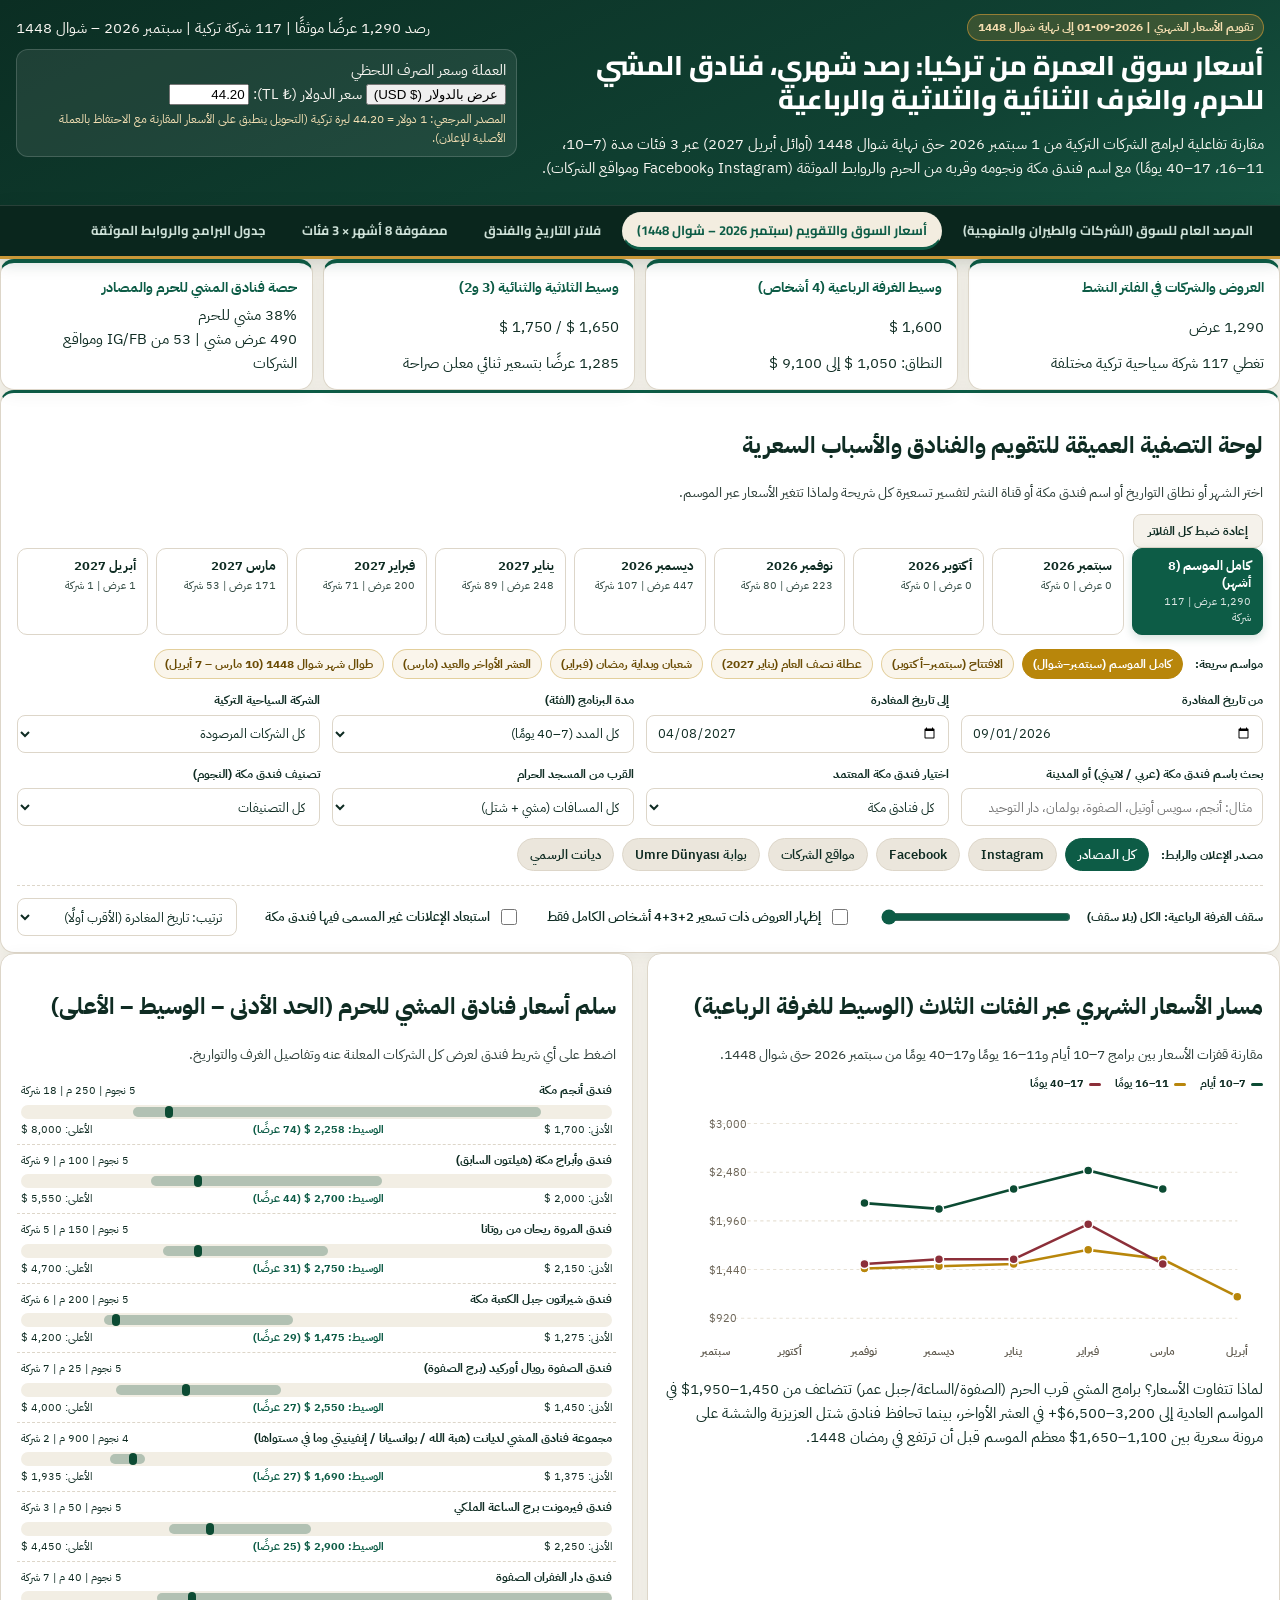
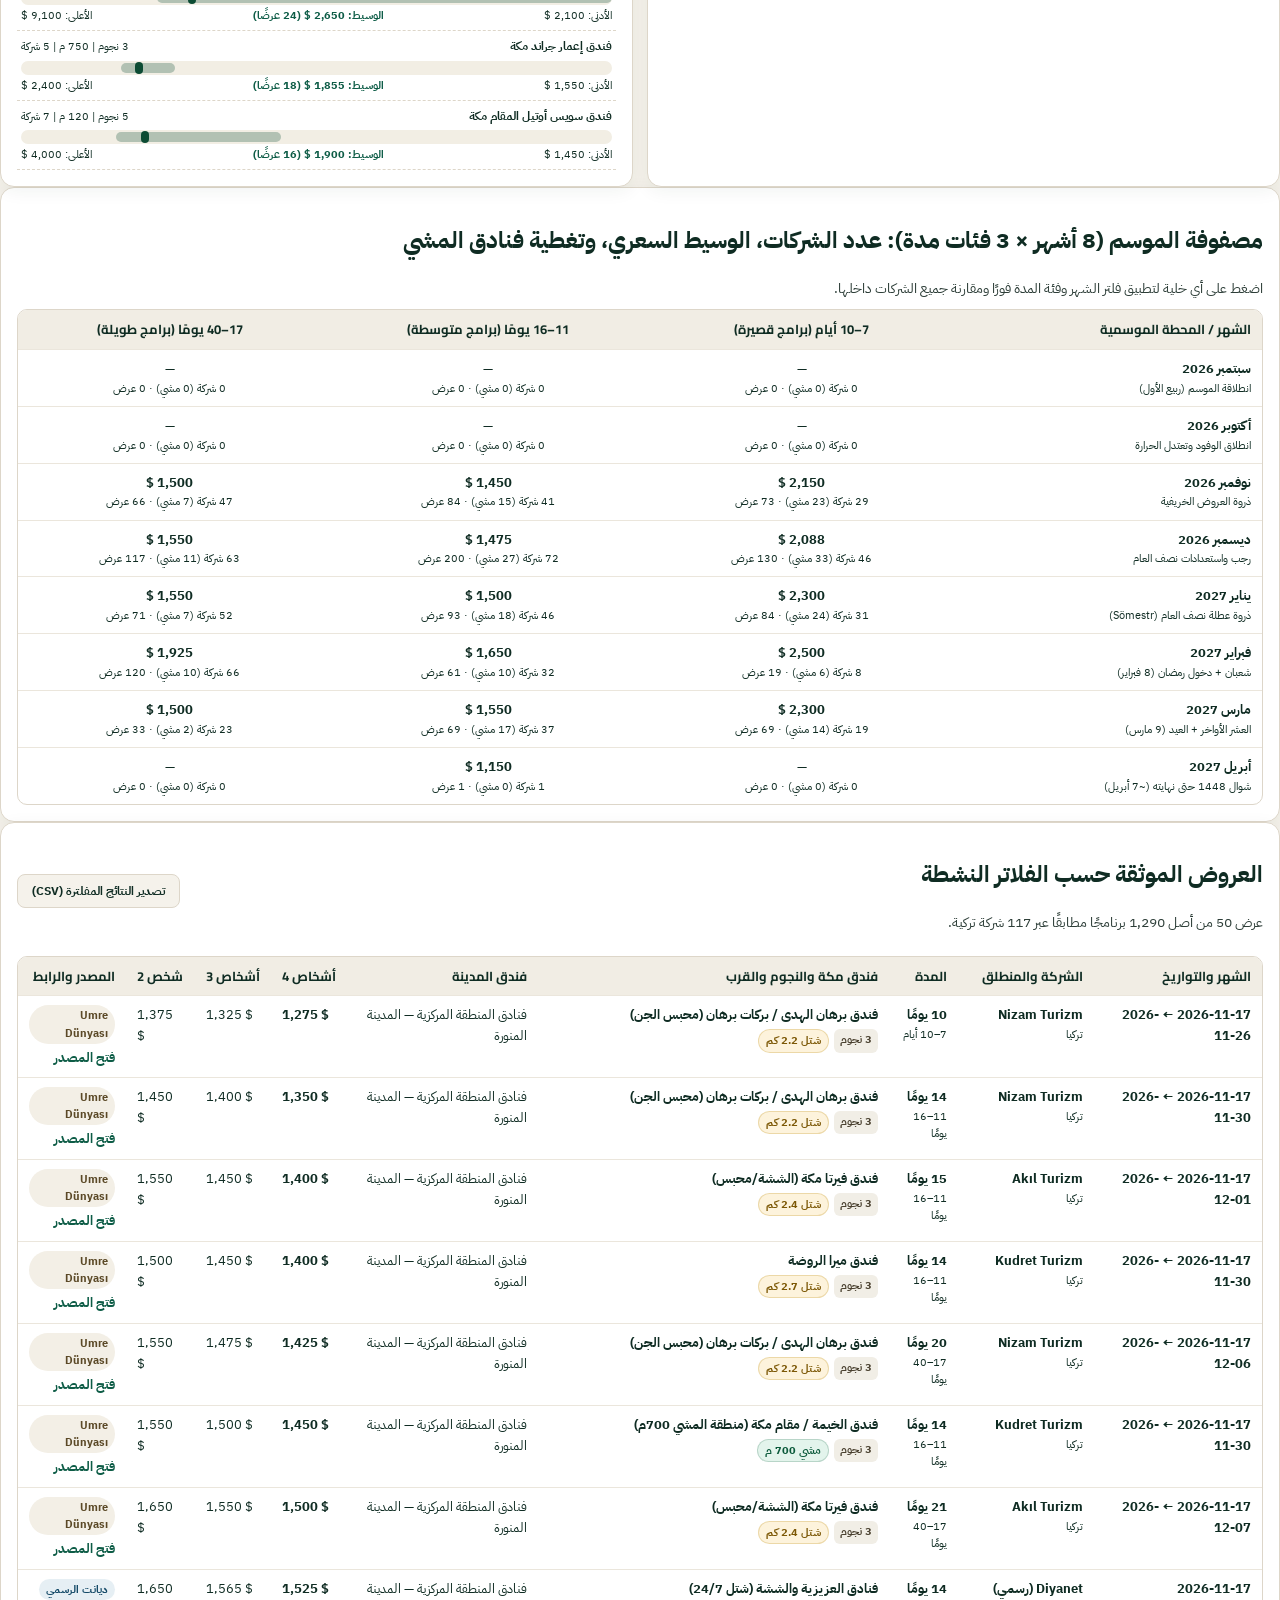
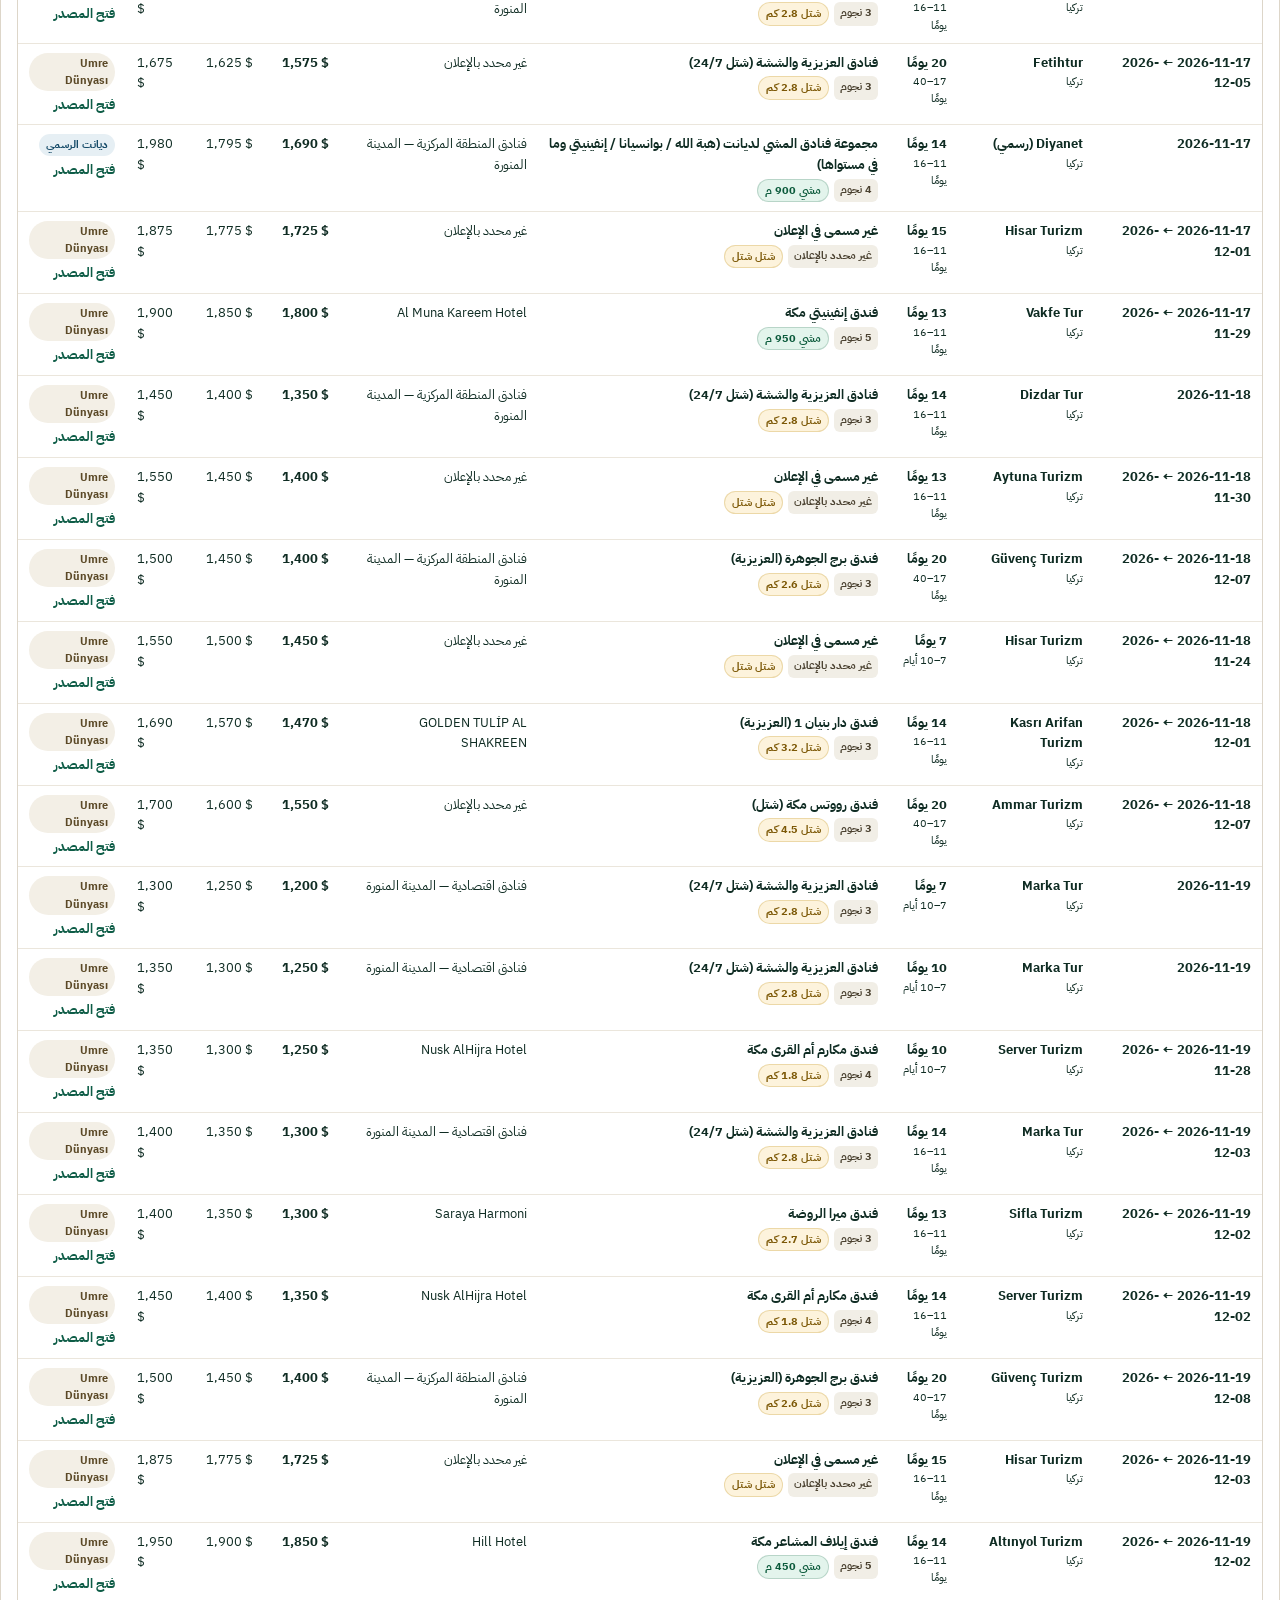
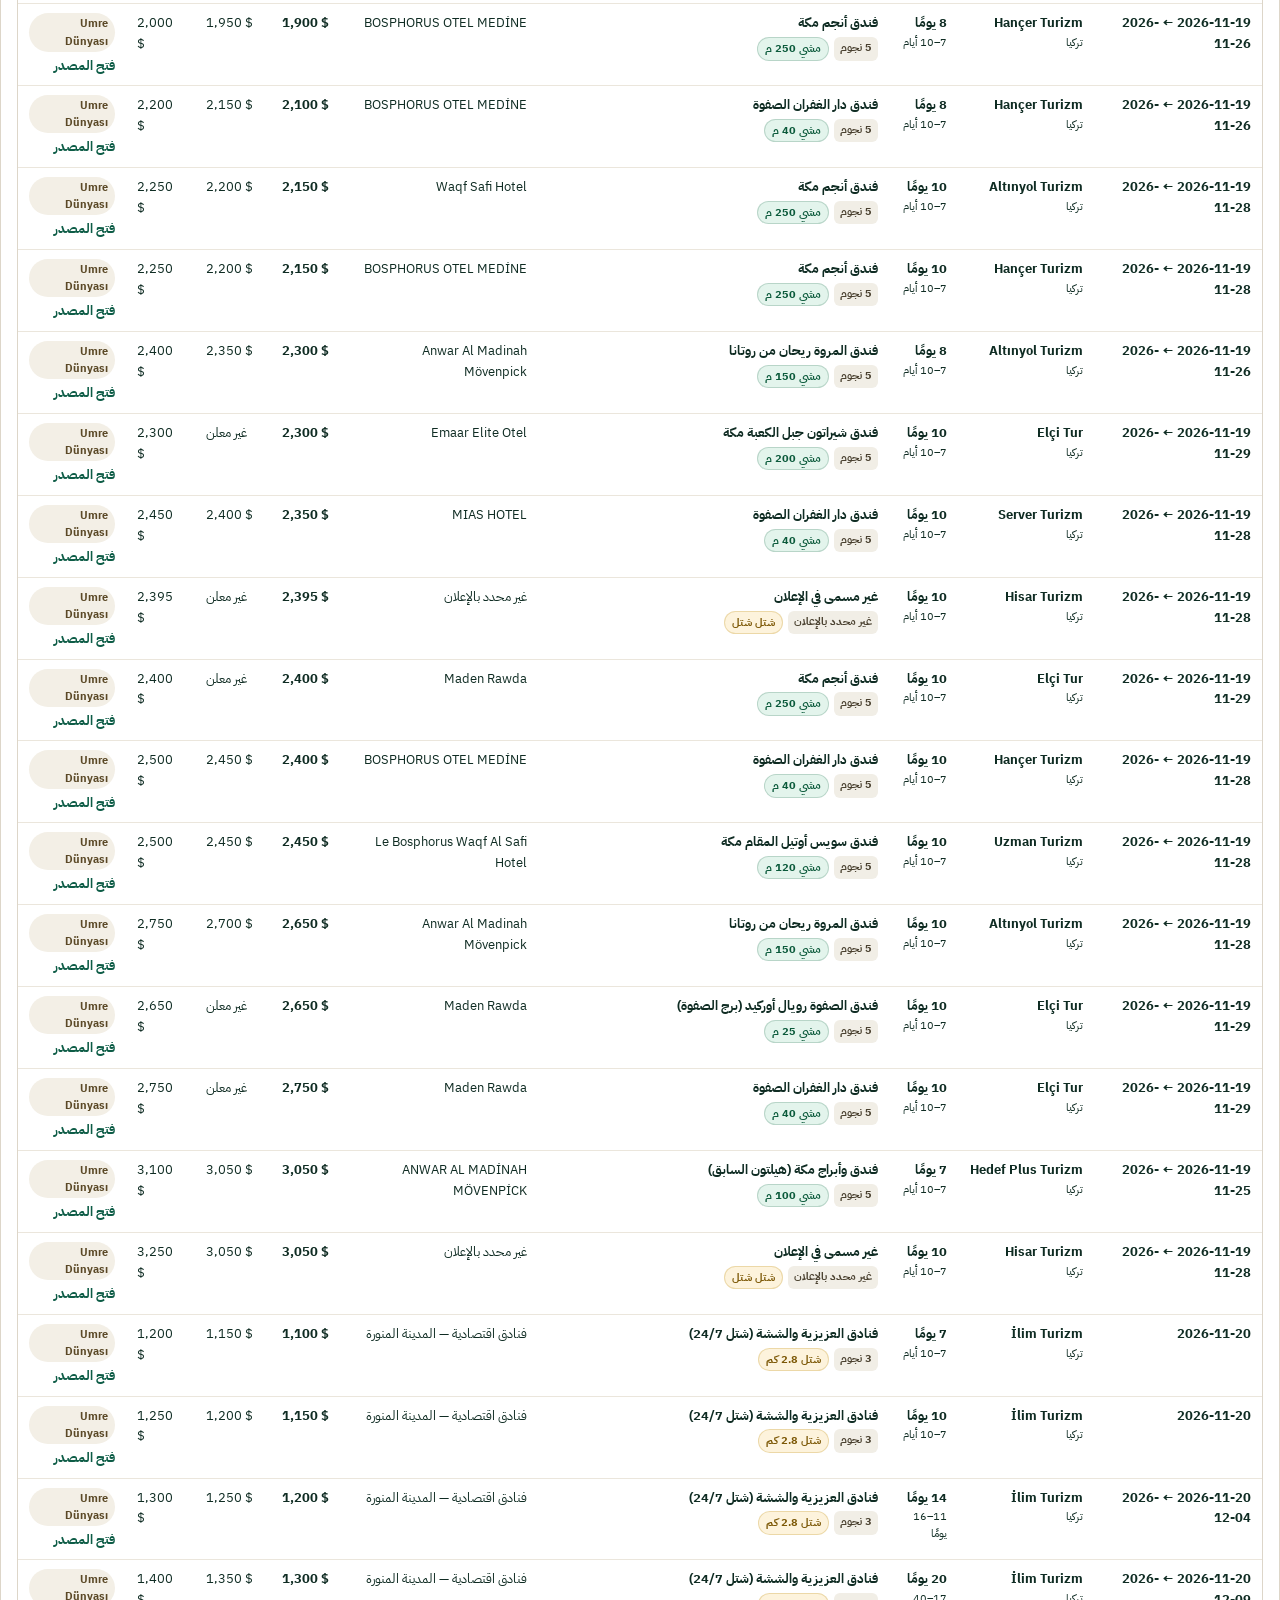
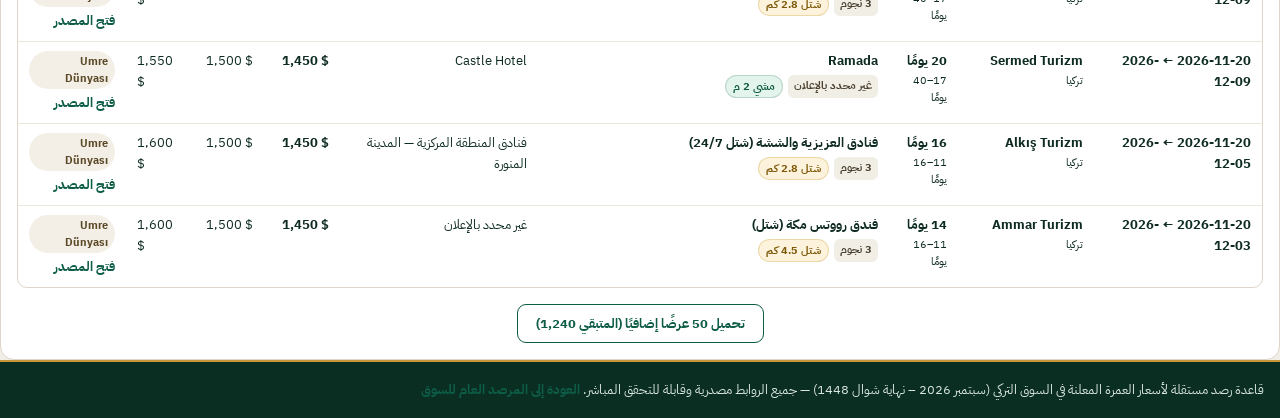
==== prices.html @ d24cd984 "Add interactive Market Prices & 8-month Umrah calendar page (Sep 2026 - End of Shawwal 1448)" ====
<!doctype html>
<html lang="ar" dir="rtl">
<head>
  <meta charset="utf-8" />
  <meta name="viewport" content="width=device-width, initial-scale=1.0" />
  <meta name="robots" content="noindex, nofollow" />
  <meta name="googlebot" content="noindex, nofollow" />
  <link rel="icon" href="data:," />
  <title>تقويم وأسعار سوق العمرة التركي (سبتمبر 2026 – شوال 1448)</title>
  <link rel="preconnect" href="https://fonts.googleapis.com" />
  <link rel="preconnect" href="https://fonts.gstatic.com" crossorigin />
  <link href="https://fonts.googleapis.com/css2?family=Cairo:wght@600;700;800&family=IBM+Plex+Sans+Arabic:wght@400;500;600;700&family=Tajawal:wght@400;500;700;800&display=swap" rel="stylesheet" />
  <link rel="stylesheet" href="./styles.css" />
  <link rel="stylesheet" href="./prices.css" />
</head>
<body>
  <header class="site-header">
    <div class="container header-inner">
      <div class="brand-row">
        <span class="brand-badge">تقويم الأسعار الشهري | 2026-09-01 إلى نهاية شوال 1448</span>
        <span class="brand-meta" id="hdrMeta">رصد الأسعار والغرف (2-3-4 أشخاص) وفنادق مكة والمدينة</span>
      </div>
      <div class="hero-grid">
        <div>
          <h1 class="site-title">أسعار سوق العمرة من تركيا: رصد شهري، فنادق المشي للحرم، والغرف الثنائية والثلاثية والرباعية</h1>
          <p class="site-subtitle">
            مقارنة تفاعلية لبرامج الشركات التركية من 1 سبتمبر 2026 حتى نهاية شوال 1448 (أوائل أبريل 2027) عبر 3 فئات مدة (7–10، 11–16، 17–40 يومًا) مع اسم فندق مكة ونجومه وقربه من الحرم والروابط الموثقة (Instagram وFacebook ومواقع الشركات).
          </p>
        </div>
        <div class="fx-widget card-glass" aria-label="أداة تحويل العملة">
          <div class="fx-title">العملة وسعر الصرف اللحظي</div>
          <div class="fx-controls">
            <button type="button" id="fxToggleBtn" class="btn-fx active">عرض بالدولار ($ USD)</button>
            <label class="fx-rate-wrap">
              <span>سعر الدولار (₺ TL):</span>
              <input id="fxRateInput" type="number" step="0.05" min="20" max="100" value="44.20" />
            </label>
          </div>
          <div class="fx-note" id="fxNoteText">المصدر المرجعي: USD/TRY ~ 44.20 (يُستخدم لتحويل البرامج المقومة بالليرة وتبديل العرض).</div>
        </div>
      </div>
    </div>
    <nav class="tabs-nav" aria-label="التنقل بين صفحات المرصد">
      <div class="tabs-scroll">
        <a class="tab-btn tab-link-page" href="./index.html">المرصد العام للسوق (الشركات والطيران والمنهجية)</a>
        <a class="tab-btn tab-link-page active-page" href="./prices.html" aria-current="page">أسعار السوق والتقويم (سبتمبر 2026 – شوال 1448)</a>
        <a class="tab-btn tab-link-page" href="#filtersSection">فلاتر التاريخ والفندق</a>
        <a class="tab-btn tab-link-page" href="#matrixSection">مصفوفة 8 أشهر × 3 فئات</a>
        <a class="tab-btn tab-link-page" href="#resultsSection">جدول البرامج والروابط الموثقة</a>
      </div>
    </nav>
  </header>

  <main class="container main-shell">
    <div id="loadError" class="card" style="display:none; border-color:#b91c1c; background:#fef2f2; color:#7f1d1d;"></div>

    <!-- KPIs Strip -->
    <section id="kpiSection" class="kpi-grid" aria-label="ملخص السوق المفلتر"></section>

    <!-- Deep Filters Card -->
    <section id="filtersSection" class="card filters-card">
      <div class="card-head">
        <div>
          <h2>لوحة التصفية العميقة للتقويم والفنادق والأسباب السعرية</h2>
          <p class="card-sub">اختر الشهر أو نطاق التواريخ أو اسم فندق مكة أو قناة النشر لتفسير تسعيرة كل شريحة ولماذا تتغير الأسعار عبر الموسم.</p>
        </div>
        <button type="button" id="resetFiltersBtn" class="btn-reset">إعادة ضبط كل الفلاتر</button>
      </div>

      <div id="monthPills" class="month-pills-grid" role="group" aria-label="اختيار الشهر"></div>

      <div id="seasonPresets" class="filter-pills-row" role="group" aria-label="فترات هجرية وموسمية جاهزة" style="margin-bottom:12px;">
        <span class="filter-group-label">مواسم سريعة:</span>
      </div>

      <div class="filter-section-grid">
        <div class="filter-field">
          <label for="dateFromInput">من تاريخ المغادرة</label>
          <input id="dateFromInput" type="date" min="2026-09-01" max="2027-04-09" value="2026-09-01" />
        </div>
        <div class="filter-field">
          <label for="dateToInput">إلى تاريخ المغادرة</label>
          <input id="dateToInput" type="date" min="2026-09-01" max="2027-04-09" value="2027-04-08" />
        </div>
        <div class="filter-field">
          <label for="tierSelect">مدة البرنامج (الفئة)</label>
          <select id="tierSelect">
            <option value="all">كل المدد (7–40 يومًا)</option>
            <option value="7-10">7–10 أيام (برامج قصيرة ومختصرة)</option>
            <option value="11-16">11–16 يومًا (برامج متوسطة قياسية)</option>
            <option value="17-40">17–40 يومًا (برامج طويلة ورمضانية)</option>
          </select>
        </div>
        <div class="filter-field">
          <label for="agencySelect">الشركة السياحية التركية</label>
          <select id="agencySelect">
            <option value="all">كل الشركات المرصودة</option>
          </select>
        </div>
      </div>

      <div class="filter-section-grid">
        <div class="filter-field">
          <label for="hotelSearchInput">بحث باسم فندق مكة (عربي / لاتيني) أو المدينة</label>
          <input id="hotelSearchInput" type="text" list="makkahHotelList" placeholder="مثال: أنجم، سويس أوتيل، الصفوة، بولمان، دار التوحيد..." autocomplete="off" />
          <datalist id="makkahHotelList"></datalist>
        </div>
        <div class="filter-field">
          <label for="hotelSelect">اختيار فندق مكة المعتمد</label>
          <select id="hotelSelect">
            <option value="all">كل فنادق مكة</option>
          </select>
        </div>
        <div class="filter-field">
          <label for="distanceSelect">القرب من المسجد الحرام</label>
          <select id="distanceSelect">
            <option value="all">كل المسافات (مشي + شتل)</option>
            <option value="walking">مشي للحرم فقط (950 مترًا فأقل)</option>
            <option value="walk_250">ساحة الحرم مباشرة (250 مترًا فأقل)</option>
            <option value="walk_500">مشي قريب جدًا (500 متر فأقل)</option>
            <option value="shuttle">فنادق شتل / مناطق محيطة (&gt; 950 م)</option>
          </select>
        </div>
        <div class="filter-field">
          <label for="starsSelect">تصنيف فندق مكة (النجوم)</label>
          <select id="starsSelect">
            <option value="all">كل التصنيفات</option>
            <option value="5">5 نجوم</option>
            <option value="4">4 نجوم</option>
            <option value="3">3 نجوم</option>
            <option value="1-2">1–2 نجوم / اقتصادي</option>
          </select>
        </div>
      </div>

      <div id="channelPills" class="filter-pills-row" role="group" aria-label="فلتر مصدر الإعلان">
        <span class="filter-group-label">مصدر الإعلان والرابط:</span>
      </div>

      <div class="filter-actions-row">
        <div class="budget-slider-wrap">
          <label for="budgetMaxInput" class="filter-group-label">سقف الغرفة الرباعية: <strong id="budgetMaxLabel">الكل (بلا سقف)</strong></label>
          <input id="budgetMaxInput" type="range" min="1000" max="8000" step="100" value="8000" />
        </div>

        <label class="toggle-check">
          <input id="onlyFullRoomsCheck" type="checkbox" />
          <span>إظهار العروض ذات تسعير 2+3+4 أشخاص الكامل فقط</span>
        </label>

        <label class="toggle-check">
          <input id="onlyNamedHotelCheck" type="checkbox" />
          <span>استبعاد الإعلانات غير المسمى فيها فندق مكة</span>
        </label>

        <div class="filter-field" style="min-width:190px;">
          <select id="sortSelect" aria-label="ترتيب النتائج">
            <option value="date_asc">ترتيب: تاريخ المغادرة (الأقرب أولًا)</option>
            <option value="quad_asc">ترتيب: الأرخص للغرفة الرباعية</option>
            <option value="quad_desc">ترتيب: الأعلى للغرفة الرباعية</option>
            <option value="dist_asc">ترتيب: الأقرب للمسجد الحرام (بالمتر)</option>
            <option value="days_desc">ترتيب: الأطول مدة بالأيام</option>
          </select>
        </div>
      </div>
    </section>

    <!-- Dynamic Hotel Spotlight (appears when user filters by a specific Makkah hotel) -->
    <section id="hotelSpotlight" class="hotel-spotlight" style="display:none;" aria-live="polite"></section>

    <!-- Seasonal Reason & Charts -->
    <section class="grid-2" aria-label="تحليل الاتجاه السعري وفنادق المشي">
      <div class="card">
        <div class="card-head">
          <div>
            <h2>مسار الأسعار الشهري عبر الفئات الثلاث (الوسيط للغرفة الرباعية)</h2>
            <p class="card-sub">مقارنة قفزات الأسعار بين برامج 7–10 أيام و11–16 يومًا و17–40 يومًا من سبتمبر 2026 حتى شوال 1448.</p>
          </div>
        </div>
        <div id="monthlyChartBox"></div>
        <div id="seasonDriversNote" class="footnote" style="margin-top:10px;"></div>
      </div>

      <div class="card">
        <div class="card-head">
          <div>
            <h2>سلم أسعار فنادق المشي للحرم (الحد الأدنى – الوسيط – الأعلى)</h2>
            <p class="card-sub">اضغط على أي شريط فندق لعرض كل الشركات المعلنة عنه وتفاصيل الغرف والتواريخ.</p>
          </div>
        </div>
        <div id="hotelLadderBox"></div>
      </div>
    </section>

    <!-- 8x3 Coverage & Median Matrix -->
    <section id="matrixSection" class="card">
      <div class="card-head">
        <div>
          <h2>مصفوفة الموسم (8 أشهر × 3 فئات مدة): عدد الشركات، الوسيط السعري، وتغطية فنادق المشي</h2>
          <p class="card-sub">اضغط على أي خلية لتطبيق فلتر الشهر وفئة المدة فورًا ومقارنة جميع الشركات داخلها.</p>
        </div>
      </div>
      <div id="coverageMatrixBox" class="table-wrap"></div>
    </section>

    <!-- Results Grid / Table -->
    <section id="resultsSection" class="card">
      <div class="results-toolbar">
        <div>
          <h2>العروض الموثقة حسب الفلاتر النشطة</h2>
          <p class="card-sub" id="resultsSummaryText">جاري تحميل قاعدة الأسعار...</p>
        </div>
        <div style="display:flex; gap:8px; flex-wrap:wrap; align-items:center;">
          <button type="button" id="exportCsvBtn" class="btn-reset">تصدير النتائج المفلترة (CSV)</button>
        </div>
      </div>

      <div id="desktopTableWrap" class="table-wrap desktop-only-table"></div>
      <div id="mobileCardsWrap" class="pkg-cards-grid mobile-only-cards"></div>

      <div id="paginationWrap" class="load-more-wrap"></div>
    </section>
  </main>

  <footer class="site-footer">
    <div class="container footer-inner">
      <span>قاعدة رصد مستقلة لأسعار العمرة المعلنة في السوق التركي (سبتمبر 2026 – نهاية شوال 1448) — جميع الروابط مصدرية وقابلة للتحقق المباشر.</span>
      <a href="./index.html" class="ext-link">العودة إلى المرصد العام للسوق</a>
    </div>
  </footer>

  <!-- Slide-over Detail Drawer -->
  <div id="drawerBackdrop" class="drawer-backdrop"></div>
  <aside id="detailDrawer" class="detail-drawer" role="dialog" aria-modal="true" aria-labelledby="drawerTitle">
    <div class="drawer-header">
      <div>
        <div class="drawer-kicker" id="drawerEyebrow">تفاصيل البرنامج والسعر</div>
        <h3 id="drawerTitle" class="drawer-title">تفاصيل العرض</h3>
      </div>
      <button type="button" id="drawerCloseBtn" class="drawer-close" aria-label="إغلاق">إغلاق</button>
    </div>
    <div id="drawerBody" class="drawer-body"></div>
  </aside>

  <script src="./prices.js"></script>
</body>
</html>
---- styles.css ----
:root {
  --bg-page: #f5f2eb;
  --bg-card: #ffffff;
  --bg-soft: #ebe6dc;
  --bg-ink: #0f2c23;
  --emerald: #0d5c46;
  --emerald-bright: #128061;
  --emerald-tint: #e4f3ed;
  --amber: #b4690e;
  --amber-tint: #fdf3e2;
  --crimson: #9e2a2b;
  --crimson-tint: #fbeaea;
  --slate: #2d3e38;
  --slate-muted: #5a6a64;
  --border: #ddd6c9;
  --radius: 14px;
  --shadow: 0 4px 18px rgba(15, 44, 35, 0.06);
  --font-display: "Cairo", "IBM Plex Sans Arabic", sans-serif;
  --font-body: "IBM Plex Sans Arabic", "Cairo", sans-serif;
}

*, *::before, *::after {
  box-sizing: border-box;
}

html, body {
  margin: 0;
  padding: 0;
  max-width: 100%;
  overflow-x: clip;
  background-color: var(--bg-page);
  color: var(--bg-ink);
  font-family: var(--font-body);
  font-size: 15px;
  line-height: 1.6;
  -webkit-font-smoothing: antialiased;
}

.num, .kpi-val, .stat-num {
  font-variant-numeric: tabular-nums;
  direction: ltr;
  unicode-bidi: isolate;
  display: inline-block;
}

td.num, th.num {
  font-variant-numeric: tabular-nums;
  direction: ltr;
  unicode-bidi: isolate;
  display: table-cell;
  text-align: left;
}

.sr-only {
  position: absolute;
  width: 1px;
  height: 1px;
  overflow: hidden;
  clip: rect(0,0,0,0);
  white-space: nowrap;
}

.hidden {
  display: none !important;
}

/* Header */
.site-header {
  background: linear-gradient(155deg, #0b2e23 0%, #104233 65%, #165643 100%);
  color: #f9f7f2;
  position: relative;
  z-index: 46;
}

.header-inner {
  max-width: 1380px;
  margin: 0 auto;
  padding: 14px 16px 10px;
}

.brand-row {
  display: flex;
  flex-wrap: wrap;
  justify-content: space-between;
  align-items: center;
  gap: 8px;
  margin-bottom: 8px;
}

.brand-badge {
  background: rgba(201, 151, 56, 0.22);
  border: 1px solid rgba(201, 151, 56, 0.65);
  color: #f5deb0;
  font-size: 12px;
  font-weight: 700;
  padding: 3px 10px;
  border-radius: 999px;
}

.source-badges {
  display: flex;
  flex-wrap: wrap;
  gap: 6px;
}

.pill-source {
  background: rgba(255, 255, 255, 0.12);
  color: #e6f2ed;
  font-size: 11px;
  padding: 2px 9px;
  border-radius: 999px;
  border: 1px solid rgba(255, 255, 255, 0.2);
}

.hero-grid {
  display: grid;
  grid-template-columns: 1fr;
  gap: 12px;
  align-items: start;
}

@media (min-width: 960px) {
  .hero-grid {
    grid-template-columns: 1.45fr 1fr;
    gap: 20px;
  }
}

h1 {
  margin: 0 0 4px;
  font-family: var(--font-display);
  font-size: clamp(19px, 3vw, 27px);
  font-weight: 800;
  line-height: 1.25;
  color: #ffffff;
}

.subtitle {
  margin: 0;
  font-size: 13px;
  color: #d6e7df;
  line-height: 1.5;
}

.fx-widget {
  background: rgba(255, 255, 255, 0.08);
  border: 1px solid rgba(255, 255, 255, 0.16);
  border-radius: 12px;
  padding: 8px 10px;
}

.fx-label {
  font-size: 11.5px;
  color: #cbe0d6;
  margin-bottom: 5px;
  font-weight: 600;
}

.fx-buttons {
  display: grid;
  grid-template-columns: repeat(2, 1fr);
  gap: 5px;
}

@media (min-width: 640px) {
  .fx-buttons {
    grid-template-columns: repeat(4, auto);
  }
}

.fx-btn {
  border: 1px solid rgba(255, 255, 255, 0.25);
  background: rgba(0, 0, 0, 0.2);
  color: #e9f3ee;
  font-family: inherit;
  font-size: 11.5px;
  font-weight: 600;
  padding: 5px 8px;
  border-radius: 8px;
  cursor: pointer;
  transition: all 0.15s ease;
}

.fx-btn.active {
  background: #c99738;
  color: #0b231b;
  border-color: #e6bc66;
  font-weight: 700;
}

.fx-note {
  margin-top: 5px;
  font-size: 11.5px;
  color: #f3dfb3;
}

/* Search Bar */
.search-bar-wrap {
  position: relative;
  margin-top: 10px;
}

.search-input {
  width: 100%;
  background: #ffffff;
  color: var(--bg-ink);
  border: 2px solid #c99738;
  border-radius: 10px;
  padding: 9px 14px;
  font-family: inherit;
  font-size: 14px;
  outline: none;
}

.search-input:focus {
  box-shadow: 0 0 0 3px rgba(201, 151, 56, 0.35);
}

.search-results {
  position: absolute;
  top: calc(100% + 6px);
  right: 0;
  left: 0;
  background: #ffffff;
  color: var(--bg-ink);
  border: 1px solid var(--border);
  border-radius: 12px;
  box-shadow: 0 12px 32px rgba(0, 0, 0, 0.22);
  max-height: 360px;
  overflow-y: auto;
  z-index: 60;
}

.search-hit {
  padding: 10px 14px;
  border-bottom: 1px solid var(--bg-soft);
  cursor: pointer;
  display: flex;
  justify-content: space-between;
  align-items: flex-start;
  gap: 10px;
}

.search-hit:hover {
  background: var(--emerald-tint);
}

.search-hit-kind {
  font-size: 11px;
  font-weight: 700;
  background: var(--bg-soft);
  color: var(--emerald);
  padding: 2px 7px;
  border-radius: 6px;
  white-space: nowrap;
}

/* Sticky Tabs Nav */
.tabs-nav {
  background: #0a261d;
  border-top: 1px solid rgba(255, 255, 255, 0.12);
  border-bottom: 3px solid #c99738;
  position: sticky;
  top: 0;
  z-index: 44;
  box-shadow: 0 4px 16px rgba(11, 46, 35, 0.18);
}

/* Crisp RTL Horizontal Bar Charts */
.hbar-list {
  display: flex;
  flex-direction: column;
  gap: 9px;
  margin-top: 8px;
}

.hbar-row {
  display: flex;
  flex-direction: column;
  gap: 4px;
}

.hbar-meta {
  display: flex;
  justify-content: space-between;
  align-items: baseline;
  gap: 10px;
  font-size: 13px;
}

.hbar-lbl {
  color: var(--bg-ink);
  font-weight: 600;
}

.hbar-row.is-hi .hbar-lbl {
  font-weight: 800;
  color: var(--emerald);
}

.hbar-val {
  font-weight: 700;
  color: var(--slate);
  white-space: nowrap;
  font-variant-numeric: tabular-nums;
}

.hbar-track {
  width: 100%;
  height: 11px;
  background: #ede8dc;
  border-radius: 999px;
  overflow: hidden;
}

.hbar-fill {
  height: 100%;
  border-radius: 999px;
  background: #0d5c46;
  transition: width 0.25s ease;
}

.hbar-row.is-hi .hbar-fill {
  background: #c99738;
}

.hbar-row.is-red .hbar-fill {
  background: #9e2a2b;
}

.hbar-row.is-muted .hbar-fill {
  background: #5a6a64;
}

.tabs-scroll {
  max-width: 1380px;
  margin: 0 auto;
  padding: 6px 12px;
  display: flex;
  gap: 6px;
  overflow-x: auto;
  scrollbar-width: none;
}

.tabs-scroll::-webkit-scrollbar {
  display: none;
}

.tab-btn {
  flex: 0 0 auto;
  background: transparent;
  color: #cde0d7;
  border: 1px solid transparent;
  border-radius: 999px;
  padding: 7px 14px;
  font-family: var(--font-display);
  font-size: 13px;
  font-weight: 700;
  cursor: pointer;
  white-space: nowrap;
  transition: all 0.15s ease;
}

.tab-btn:hover {
  background: rgba(255, 255, 255, 0.1);
  color: #ffffff;
}

.tab-btn.active {
  background: #ffffff;
  color: #0b2e23;
  box-shadow: 0 2px 8px rgba(0, 0, 0, 0.2);
}

/* Main Content */
.main-container {
  max-width: 1380px;
  margin: 0 auto;
  padding: 16px 14px 48px;
}

@media (min-width: 768px) {
  .main-container {
    padding: 22px 20px 64px;
  }
}

.loading-box {
  background: var(--bg-card);
  border: 1px solid var(--border);
  border-radius: var(--radius);
  padding: 36px 20px;
  text-align: center;
  font-weight: 600;
  color: var(--emerald);
}

/* Cards & Grids */
.section-head {
  margin: 22px 0 12px;
  display: flex;
  flex-wrap: wrap;
  justify-content: space-between;
  align-items: baseline;
  gap: 8px;
}

.section-head h2 {
  margin: 0;
  font-family: var(--font-display);
  font-size: clamp(18px, 2.4vw, 22px);
  font-weight: 800;
  color: var(--bg-ink);
}

.section-sub {
  margin: 0;
  font-size: 13px;
  color: var(--slate-muted);
}

.kpi-grid {
  display: grid;
  grid-template-columns: 1fr;
  gap: 10px;
}

@media (min-width: 560px) {
  .kpi-grid { grid-template-columns: repeat(2, 1fr); }
}

@media (min-width: 1080px) {
  .kpi-grid { grid-template-columns: repeat(4, 1fr); }
}

.kpi-card {
  background: var(--bg-card);
  border: 1px solid var(--border);
  border-top: 4px solid var(--emerald);
  border-radius: var(--radius);
  padding: 14px 15px;
  box-shadow: var(--shadow);
  display: flex;
  flex-direction: column;
  justify-content: space-between;
  cursor: pointer;
  transition: transform 0.12s ease, box-shadow 0.12s ease;
}

.kpi-card:hover {
  transform: translateY(-2px);
  box-shadow: 0 8px 22px rgba(15, 44, 35, 0.1);
}

.kpi-card.tone-amber { border-top-color: var(--amber); }
.kpi-card.tone-crimson { border-top-color: var(--crimson); }
.kpi-card.tone-slate { border-top-color: var(--slate); }

.kpi-top {
  display: flex;
  justify-content: space-between;
  align-items: center;
  gap: 8px;
  margin-bottom: 6px;
}

.kpi-val {
  font-family: var(--font-display);
  font-size: clamp(22px, 2.5vw, 26px);
  font-weight: 800;
  color: var(--bg-ink);
  line-height: 1.1;
}

.src-tag {
  font-size: 11px;
  font-weight: 700;
  background: var(--bg-soft);
  color: var(--slate);
  padding: 2px 7px;
  border-radius: 6px;
  white-space: nowrap;
}

.kpi-label {
  font-size: 13.5px;
  font-weight: 700;
  color: var(--emerald);
  margin-bottom: 4px;
}

.kpi-sub {
  font-size: 12.5px;
  color: var(--slate-muted);
  line-height: 1.45;
}

.grid-2 {
  display: grid;
  grid-template-columns: 1fr;
  gap: 14px;
}

@media (min-width: 960px) {
  .grid-2 {
    grid-template-columns: repeat(2, 1fr);
  }
}

.grid-3 {
  display: grid;
  grid-template-columns: 1fr;
  gap: 12px;
}

@media (min-width: 720px) {
  .grid-3 { grid-template-columns: repeat(2, 1fr); }
}

@media (min-width: 1120px) {
  .grid-3 { grid-template-columns: repeat(3, 1fr); }
}

.card {
  background: var(--bg-card);
  border: 1px solid var(--border);
  border-radius: var(--radius);
  padding: 16px;
  box-shadow: var(--shadow);
  min-width: 0;
}

.card h3 {
  margin: 0 0 8px;
  font-family: var(--font-display);
  font-size: 16.5px;
  font-weight: 800;
  color: var(--bg-ink);
}

.card p {
  margin: 0 0 10px;
  font-size: 13.5px;
  color: var(--slate);
}

/* Callouts */
.callout {
  border-radius: 10px;
  padding: 11px 13px;
  font-size: 13px;
  margin-top: 10px;
  line-height: 1.55;
}

.callout-warn {
  background: var(--amber-tint);
  border: 1px solid #e7c88d;
  color: #5d3906;
}

.callout-danger {
  background: var(--crimson-tint);
  border: 1px solid #e7b5b5;
  color: #63191a;
}

.callout-info {
  background: var(--emerald-tint);
  border: 1px solid #abd8c6;
  color: #0b3c2d;
}

/* SVG Infographic Containers */
.svg-wrap {
  width: 100%;
  overflow-x: auto;
  padding: 4px 0;
}

.chart-svg {
  width: 100%;
  height: auto;
  display: block;
}

.svg-bar-interactive {
  cursor: pointer;
  transition: opacity 0.15s ease;
}

.svg-bar-interactive:hover {
  opacity: 0.85;
}

/* Tables inside responsive wrapper */
.table-wrap {
  width: 100%;
  overflow-x: auto;
  border: 1px solid var(--border);
  border-radius: 10px;
  margin-top: 10px;
  background: #ffffff;
}

table {
  width: 100%;
  border-collapse: collapse;
  font-size: 13px;
}

th, td {
  padding: 9px 11px;
  text-align: right;
  border-bottom: 1px solid var(--bg-soft);
  vertical-align: top;
}

th {
  background: #f1ede4;
  font-family: var(--font-display);
  font-weight: 700;
  color: var(--bg-ink);
  white-space: nowrap;
}

tr:last-child td {
  border-bottom: none;
}

tr.row-highlight {
  background: var(--emerald-tint);
  font-weight: 700;
}

tr.clickable-row {
  cursor: pointer;
}

tr.clickable-row:hover {
  background: #f6f3ec;
}

/* Controls & Sliders & Pills */
.pill-row {
  display: flex;
  flex-wrap: wrap;
  gap: 6px;
  margin: 8px 0 12px;
}

.filter-pill {
  background: var(--bg-soft);
  border: 1px solid var(--border);
  color: var(--bg-ink);
  font-family: inherit;
  font-size: 12.5px;
  font-weight: 600;
  padding: 6px 12px;
  border-radius: 999px;
  cursor: pointer;
  transition: all 0.12s ease;
}

.filter-pill.active {
  background: var(--emerald);
  color: #ffffff;
  border-color: var(--emerald);
}

.control-grid {
  display: grid;
  grid-template-columns: 1fr;
  align-items: end;
  gap: 10px;
  background: #f9f7f2;
  border: 1px solid var(--border);
  border-radius: 10px;
  padding: 12px;
  margin: 10px 0;
}

@media (min-width: 720px) {
  .control-grid {
    grid-template-columns: repeat(3, 1fr);
  }
}

.ctrl-field label {
  display: block;
  font-size: 12.5px;
  font-weight: 700;
  color: var(--bg-ink);
  margin-bottom: 4px;
}

.ctrl-field input[type="range"] {
  width: 100%;
  accent-color: var(--emerald);
}

.ctrl-field select, .ctrl-field input[type="text"], .ctrl-field input[type="number"] {
  width: 100%;
  padding: 7px 10px;
  border: 1px solid #c7bfb0;
  border-radius: 8px;
  font-family: inherit;
  font-size: 13.5px;
  background: #ffffff;
  color: var(--bg-ink);
}

.sim-results-grid {
  display: grid;
  grid-template-columns: repeat(2, 1fr);
  gap: 8px;
  margin-top: 10px;
}

@media (min-width: 720px) {
  .sim-results-grid {
    grid-template-columns: repeat(4, 1fr);
  }
}

.sim-box {
  background: #f6f3ec;
  border: 1px solid var(--border);
  border-radius: 10px;
  padding: 10px;
}

.sim-box .sb-lbl {
  font-size: 11.5px;
  color: var(--slate-muted);
  font-weight: 600;
}

.sim-box .sb-val {
  font-family: var(--font-display);
  font-size: 19px;
  font-weight: 800;
  color: var(--bg-ink);
  margin-top: 2px;
}

.badge-grade {
  display: inline-block;
  font-size: 11px;
  font-weight: 800;
  padding: 2px 7px;
  border-radius: 6px;
}

.grade-A { background: var(--emerald-tint); color: var(--emerald); border: 1px solid #9bd1bc; }
.grade-B { background: var(--amber-tint); color: var(--amber); border: 1px solid #e7c88d; }
.grade-C { background: var(--crimson-tint); color: var(--crimson); border: 1px solid #e7b5b5; }

/* Page Explorer Cards */
.page-card {
  background: var(--bg-card);
  border: 1px solid var(--border);
  border-right: 4px solid var(--emerald);
  border-radius: 12px;
  padding: 13px;
  cursor: pointer;
  transition: transform 0.12s ease, border-color 0.12s ease;
  display: flex;
  flex-direction: column;
  justify-content: space-between;
  gap: 6px;
}

.page-card:hover {
  transform: translateY(-2px);
  border-color: #c99738;
}

.page-card.src-50p {
  border-right-color: #c99738;
}

.page-card-head {
  display: flex;
  justify-content: space-between;
  align-items: center;
  gap: 6px;
}

.page-num-pill {
  font-size: 11.5px;
  font-weight: 800;
  padding: 2px 8px;
  border-radius: 999px;
  background: var(--bg-soft);
  color: var(--bg-ink);
}

.page-card-title {
  font-family: var(--font-display);
  font-size: 14.5px;
  font-weight: 800;
  color: var(--bg-ink);
  margin: 2px 0;
}

.page-card-kpis {
  font-size: 12.5px;
  color: var(--emerald);
  font-weight: 600;
}

.page-card-why {
  font-size: 12.5px;
  color: var(--slate-muted);
}

/* Drawer / Modal */
.drawer-backdrop {
  position: fixed;
  inset: 0;
  background: rgba(10, 30, 23, 0.56);
  z-index: 80;
}

.detail-drawer {
  position: fixed;
  top: 0;
  bottom: 0;
  left: 0;
  width: min(94vw, 520px);
  background: #ffffff;
  z-index: 90;
  box-shadow: 12px 0 36px rgba(0, 0, 0, 0.28);
  display: flex;
  flex-direction: column;
}

.drawer-header {
  background: var(--bg-ink);
  color: #ffffff;
  padding: 16px 18px;
  display: flex;
  justify-content: space-between;
  align-items: flex-start;
  gap: 12px;
  border-bottom: 3px solid #c99738;
}

.drawer-kicker {
  font-size: 12px;
  color: #f3dfb3;
  font-weight: 700;
  margin-bottom: 3px;
}

.drawer-title {
  margin: 0;
  font-family: var(--font-display);
  font-size: 17px;
  font-weight: 800;
  line-height: 1.35;
}

.drawer-close {
  background: rgba(255, 255, 255, 0.16);
  color: #ffffff;
  border: 1px solid rgba(255, 255, 255, 0.3);
  border-radius: 8px;
  padding: 6px 12px;
  font-family: inherit;
  font-size: 12.5px;
  font-weight: 700;
  cursor: pointer;
}

.drawer-body {
  padding: 18px;
  overflow-y: auto;
  flex: 1;
  font-size: 14px;
  line-height: 1.65;
}

.drawer-box {
  background: #f8f5ef;
  border: 1px solid var(--border);
  border-radius: 10px;
  padding: 12px 14px;
  margin-bottom: 12px;
}

/* Footer */
.site-footer {
  background: #0b2e23;
  color: #d7e5de;
  padding: 18px 16px;
  border-top: 2px solid #c99738;
}

.footer-inner {
  max-width: 1380px;
  margin: 0 auto;
  font-size: 12.5px;
}

.footer-inner p {
  margin: 4px 0;
}

.footer-meta {
  color: #f3dfb3;
}

/* Sub-navigation & status badges */
.subtab-bar {
  display: flex;
  flex-wrap: wrap;
  gap: 8px;
  margin-bottom: 16px;
}

.subtab-btn {
  border: 1px solid var(--border);
  background: #ffffff;
  color: var(--slate);
  font-family: inherit;
  font-size: 13px;
  font-weight: 700;
  padding: 8px 14px;
  border-radius: 10px;
  cursor: pointer;
  transition: all 0.15s ease;
}

.subtab-btn:hover {
  border-color: var(--emerald);
  color: var(--emerald);
}

.subtab-btn.active {
  background: var(--emerald);
  color: #ffffff;
  border-color: var(--emerald);
  box-shadow: 0 4px 12px rgba(13, 92, 70, 0.2);
}

.status-pill {
  display: inline-block;
  font-size: 11px;
  font-weight: 700;
  padding: 2px 8px;
  border-radius: 999px;
  white-space: nowrap;
}

.status-ok {
  background: #e7f6ee;
  color: #0d5c46;
  border: 1px solid #b5dec7;
}

.status-warn {
  background: #fef6e4;
  color: #8a6115;
  border: 1px solid #ebd4a0;
}

.ext-link {
  color: var(--emerald);
  font-weight: 700;
  text-decoration: none;
  white-space: nowrap;
}

.ext-link:hover {
  text-decoration: underline;
}

/* Cross-page link pill to prices.html */
.tab-btn.tab-link-page {
  display: inline-flex;
  align-items: center;
  text-decoration: none;
}

.tab-btn.tab-prices-cta {
  background: #f5edd9;
  color: #0b4a32;
  border-bottom: 3px solid #b8860b;
  font-weight: 800;
}

.tab-btn.tab-prices-cta:hover {
  background: #ecdcb5;
  color: #093d29;
}
---- prices.css ----
/* Dedicated styles for prices.html (Market Prices & Seasonal Calendar)
   Inherits palette, typography, cards, table-wrap, drawer from styles.css */

.page-switch-bar {
  display: flex;
  flex-wrap: wrap;
  gap: 8px;
  align-items: center;
  margin-top: 10px;
}

.page-switch-pill {
  display: inline-flex;
  align-items: center;
  gap: 6px;
  padding: 7px 14px;
  border-radius: 999px;
  border: 1px solid rgba(255, 255, 255, 0.25);
  background: rgba(255, 255, 255, 0.1);
  color: #f8f5ef;
  font-size: 0.85rem;
  font-weight: 600;
  text-decoration: none;
  transition: background 0.16s ease, border-color 0.16s ease, transform 0.12s ease;
}

.page-switch-pill:hover {
  background: rgba(255, 255, 255, 0.2);
}

.page-switch-pill.active {
  background: #e9c97b;
  color: #0b3c29;
  border-color: #e9c97b;
  font-weight: 700;
}

.tab-btn.tab-link-page {
  display: inline-flex;
  align-items: center;
  text-decoration: none;
  border-bottom: 3px solid transparent;
}

.tab-btn.tab-link-page.active-page {
  color: var(--emerald);
  border-bottom-color: var(--gold);
  background: #f3ede0;
}

/* Month Strip */
.month-pills-grid {
  display: grid;
  grid-template-columns: repeat(auto-fit, minmax(128px, 1fr));
  gap: 8px;
  margin-bottom: 14px;
}

.month-pill-btn {
  display: flex;
  flex-direction: column;
  align-items: flex-start;
  gap: 2px;
  padding: 9px 11px;
  border-radius: 10px;
  border: 1px solid var(--border);
  background: var(--surface);
  color: var(--ink);
  font-family: inherit;
  cursor: pointer;
  text-align: right;
  transition: border-color 0.15s, background 0.15s, box-shadow 0.15s;
}

.month-pill-btn:hover {
  border-color: var(--emerald);
  background: #f5faf7;
}

.month-pill-btn.active {
  background: var(--emerald);
  border-color: var(--emerald);
  color: #ffffff;
  box-shadow: 0 3px 10px rgba(12, 75, 51, 0.18);
}

.month-pill-title {
  font-size: 0.88rem;
  font-weight: 700;
  line-height: 1.25;
}

.month-pill-sub {
  font-size: 0.72rem;
  opacity: 0.85;
}

/* Filter Console */
.filters-card {
  border-top: 3px solid var(--emerald);
}

.filter-section-grid {
  display: grid;
  grid-template-columns: repeat(4, minmax(0, 1fr));
  gap: 12px;
  margin-bottom: 12px;
}

.filter-field {
  display: flex;
  flex-direction: column;
  gap: 5px;
  min-width: 0;
}

.filter-field label {
  font-size: 0.78rem;
  font-weight: 700;
  color: var(--muted);
}

.filter-field input[type="text"],
.filter-field input[type="date"],
.filter-field select {
  width: 100%;
  min-height: 38px;
  padding: 7px 10px;
  border-radius: 8px;
  border: 1px solid var(--border);
  background: #ffffff;
  color: var(--ink);
  font-family: inherit;
  font-size: 0.86rem;
}

.filter-field input:focus,
.filter-field select:focus {
  outline: 2px solid rgba(12, 75, 51, 0.25);
  border-color: var(--emerald);
}

.filter-pills-row {
  display: flex;
  flex-wrap: wrap;
  gap: 8px;
  align-items: center;
  margin-top: 8px;
}

.filter-group-label {
  font-size: 0.78rem;
  font-weight: 700;
  color: var(--muted);
  margin-left: 4px;
}

.filter-actions-row {
  display: flex;
  flex-wrap: wrap;
  gap: 12px;
  align-items: center;
  justify-content: space-between;
  margin-top: 14px;
  padding-top: 12px;
  border-top: 1px dashed var(--border);
}

.budget-slider-wrap {
  display: flex;
  align-items: center;
  gap: 10px;
  flex-wrap: wrap;
}

.budget-slider-wrap input[type="range"] {
  width: 190px;
  accent-color: var(--emerald);
}

.toggle-check {
  display: inline-flex;
  align-items: center;
  gap: 7px;
  font-size: 0.84rem;
  font-weight: 600;
  color: var(--ink);
  cursor: pointer;
}

.toggle-check input {
  width: 16px;
  height: 16px;
  accent-color: var(--emerald);
}

.btn-reset {
  padding: 7px 14px;
  border-radius: 8px;
  border: 1px solid var(--border);
  background: #f5f2eb;
  color: var(--ink);
  font-family: inherit;
  font-size: 0.82rem;
  font-weight: 700;
  cursor: pointer;
}

.btn-reset:hover {
  background: #ebe4d5;
}

/* Preset Chips */
.preset-chip {
  padding: 5px 10px;
  border-radius: 999px;
  border: 1px solid rgba(184, 134, 11, 0.35);
  background: rgba(184, 134, 11, 0.08);
  color: #6b4c05;
  font-family: inherit;
  font-size: 0.77rem;
  font-weight: 700;
  cursor: pointer;
}

.preset-chip:hover,
.preset-chip.active {
  background: #b8860b;
  color: #ffffff;
  border-color: #b8860b;
}

/* Selected Hotel Spotlight */
.hotel-spotlight {
  border: 1px solid rgba(12, 75, 51, 0.25);
  border-right: 4px solid var(--gold);
  background: linear-gradient(135deg, #fbf9f4 0%, #f1f7f4 100%);
  border-radius: 12px;
  padding: 14px 16px;
  margin-bottom: 16px;
}

.hotel-spotlight-grid {
  display: grid;
  grid-template-columns: repeat(auto-fit, minmax(145px, 1fr));
  gap: 10px;
  margin-top: 10px;
}

.spot-stat {
  background: rgba(255, 255, 255, 0.85);
  border: 1px solid var(--border);
  border-radius: 8px;
  padding: 8px 10px;
}

.spot-stat-label {
  font-size: 0.72rem;
  color: var(--muted);
}

.spot-stat-val {
  font-size: 0.98rem;
  font-weight: 700;
  color: var(--emerald);
  margin-top: 2px;
}

/* Matrix Coverage Strip (8 months x 3 tiers) */
.matrix-table td.matrix-cell {
  cursor: pointer;
  text-align: center;
  transition: background 0.12s;
}

.matrix-table td.matrix-cell:hover {
  background: #eef6f2;
}

.matrix-cell-main {
  font-weight: 700;
  color: var(--ink);
  font-size: 0.85rem;
}

.matrix-cell-sub {
  font-size: 0.71rem;
  color: var(--muted);
  display: block;
}

/* Channel / Access / Stars Badges */
.badge-walk {
  display: inline-block;
  padding: 2px 7px;
  border-radius: 999px;
  font-size: 0.72rem;
  font-weight: 700;
  background: #e3f4ec;
  color: #0b5a3b;
  border: 1px solid rgba(11, 90, 59, 0.2);
}

.badge-shuttle {
  display: inline-block;
  padding: 2px 7px;
  border-radius: 999px;
  font-size: 0.72rem;
  font-weight: 700;
  background: #fdf3dc;
  color: #7c5806;
  border: 1px solid rgba(184, 134, 11, 0.25);
}

.badge-stars {
  display: inline-block;
  padding: 2px 6px;
  border-radius: 6px;
  font-size: 0.71rem;
  font-weight: 700;
  background: #f1eee6;
  color: #4a4130;
}

.badge-channel {
  display: inline-block;
  padding: 2px 7px;
  border-radius: 999px;
  font-size: 0.71rem;
  font-weight: 700;
}

.ch-instagram { background: #fceaf1; color: #9c1f4e; }
.ch-facebook { background: #e8f0fe; color: #1a4ea0; }
.ch-agency_web { background: #e6f4ee; color: #0c573a; }
.ch-aggregator { background: #f3efe6; color: #5b4927; }
.ch-diyanet { background: #e6eff4; color: #124866; }

/* View Mode Switch & Pagination */
.results-toolbar {
  display: flex;
  flex-wrap: wrap;
  justify-content: space-between;
  align-items: center;
  gap: 10px;
  margin-bottom: 12px;
}

.pkg-cards-grid {
  display: grid;
  grid-template-columns: repeat(auto-fill, minmax(300px, 1fr));
  gap: 12px;
}

.pkg-card {
  background: var(--surface);
  border: 1px solid var(--border);
  border-radius: 12px;
  padding: 13px 14px;
  display: flex;
  flex-direction: column;
  gap: 8px;
  cursor: pointer;
  transition: border-color 0.15s, box-shadow 0.15s;
}

.pkg-card:hover {
  border-color: var(--emerald);
  box-shadow: 0 4px 12px rgba(0, 0, 0, 0.05);
}

.pkg-card-head {
  display: flex;
  justify-content: space-between;
  align-items: flex-start;
  gap: 8px;
}

.pkg-card-prices {
  display: grid;
  grid-template-columns: repeat(3, minmax(0, 1fr));
  gap: 6px;
  background: #faf7f0;
  border-radius: 8px;
  padding: 8px;
  text-align: center;
}

.price-box-lbl {
  font-size: 0.69rem;
  color: var(--muted);
}

.price-box-val {
  font-size: 0.88rem;
  font-weight: 700;
  color: var(--emerald);
}

.price-box-val.na {
  color: var(--muted);
  font-weight: 500;
  font-size: 0.78rem;
}

.load-more-wrap {
  display: flex;
  justify-content: center;
  align-items: center;
  gap: 12px;
  margin-top: 16px;
}

.btn-primary-outline {
  padding: 9px 18px;
  border-radius: 9px;
  border: 1px solid var(--emerald);
  background: #ffffff;
  color: var(--emerald);
  font-family: inherit;
  font-size: 0.86rem;
  font-weight: 700;
  cursor: pointer;
}

.btn-primary-outline:hover {
  background: var(--emerald);
  color: #ffffff;
}

.desktop-only-table { display: block; }
.mobile-only-cards { display: none; }

@media (max-width: 960px) {
  .filter-section-grid {
    grid-template-columns: repeat(2, minmax(0, 1fr));
  }
}

@media (max-width: 720px) {
  .filter-section-grid {
    grid-template-columns: 1fr;
  }
  .month-pills-grid {
    grid-template-columns: repeat(2, minmax(0, 1fr));
  }
  .desktop-only-table { display: none; }
  .mobile-only-cards { display: grid; grid-template-columns: 1fr; }
}

/* Ensure drawer backdrop never blocks pointer events when closed */
.drawer-backdrop:not(.open) {
  display: none !important;
  pointer-events: none !important;
}

.drawer-backdrop.open {
  display: block;
  position: fixed;
  inset: 0;
  background: rgba(15, 23, 42, 0.45);
  z-index: 90;
  pointer-events: auto;
}

.detail-drawer:not(.open) {
  display: none !important;
}

.detail-drawer.open {
  display: flex;
  flex-direction: column;
  position: fixed;
  top: 0;
  bottom: 0;
  left: 0;
  width: min(540px, 94vw);
  background: #ffffff;
  z-index: 100;
  box-shadow: 4px 0 32px rgba(0, 0, 0, 0.22);
  overflow-y: auto;
}

.drawer-section {
  background: #faf7f0;
  border: 1px solid #e6dfd0;
  border-radius: 12px;
  padding: 13px 15px;
  margin-bottom: 13px;
}

.drawer-section h4 {
  margin: 0 0 10px;
  font-size: 0.92rem;
  font-weight: 800;
  color: var(--emerald);
  border-bottom: 1px solid #e6dfd0;
  padding-bottom: 6px;
}

.kv-grid {
  display: flex;
  flex-direction: column;
  gap: 8px;
}

.kv-item {
  display: flex;
  justify-content: space-between;
  align-items: flex-start;
  gap: 14px;
  padding-bottom: 7px;
  border-bottom: 1px dashed #e6dfd0;
}

.kv-item:last-child {
  border-bottom: none;
  padding-bottom: 0;
}

.kv-item span {
  font-size: 0.8rem;
  color: var(--muted);
  font-weight: 600;
  flex-shrink: 0;
}

.kv-item strong {
  font-size: 0.86rem;
  color: var(--ink);
  font-weight: 700;
  text-align: left;
  word-break: break-word;
}
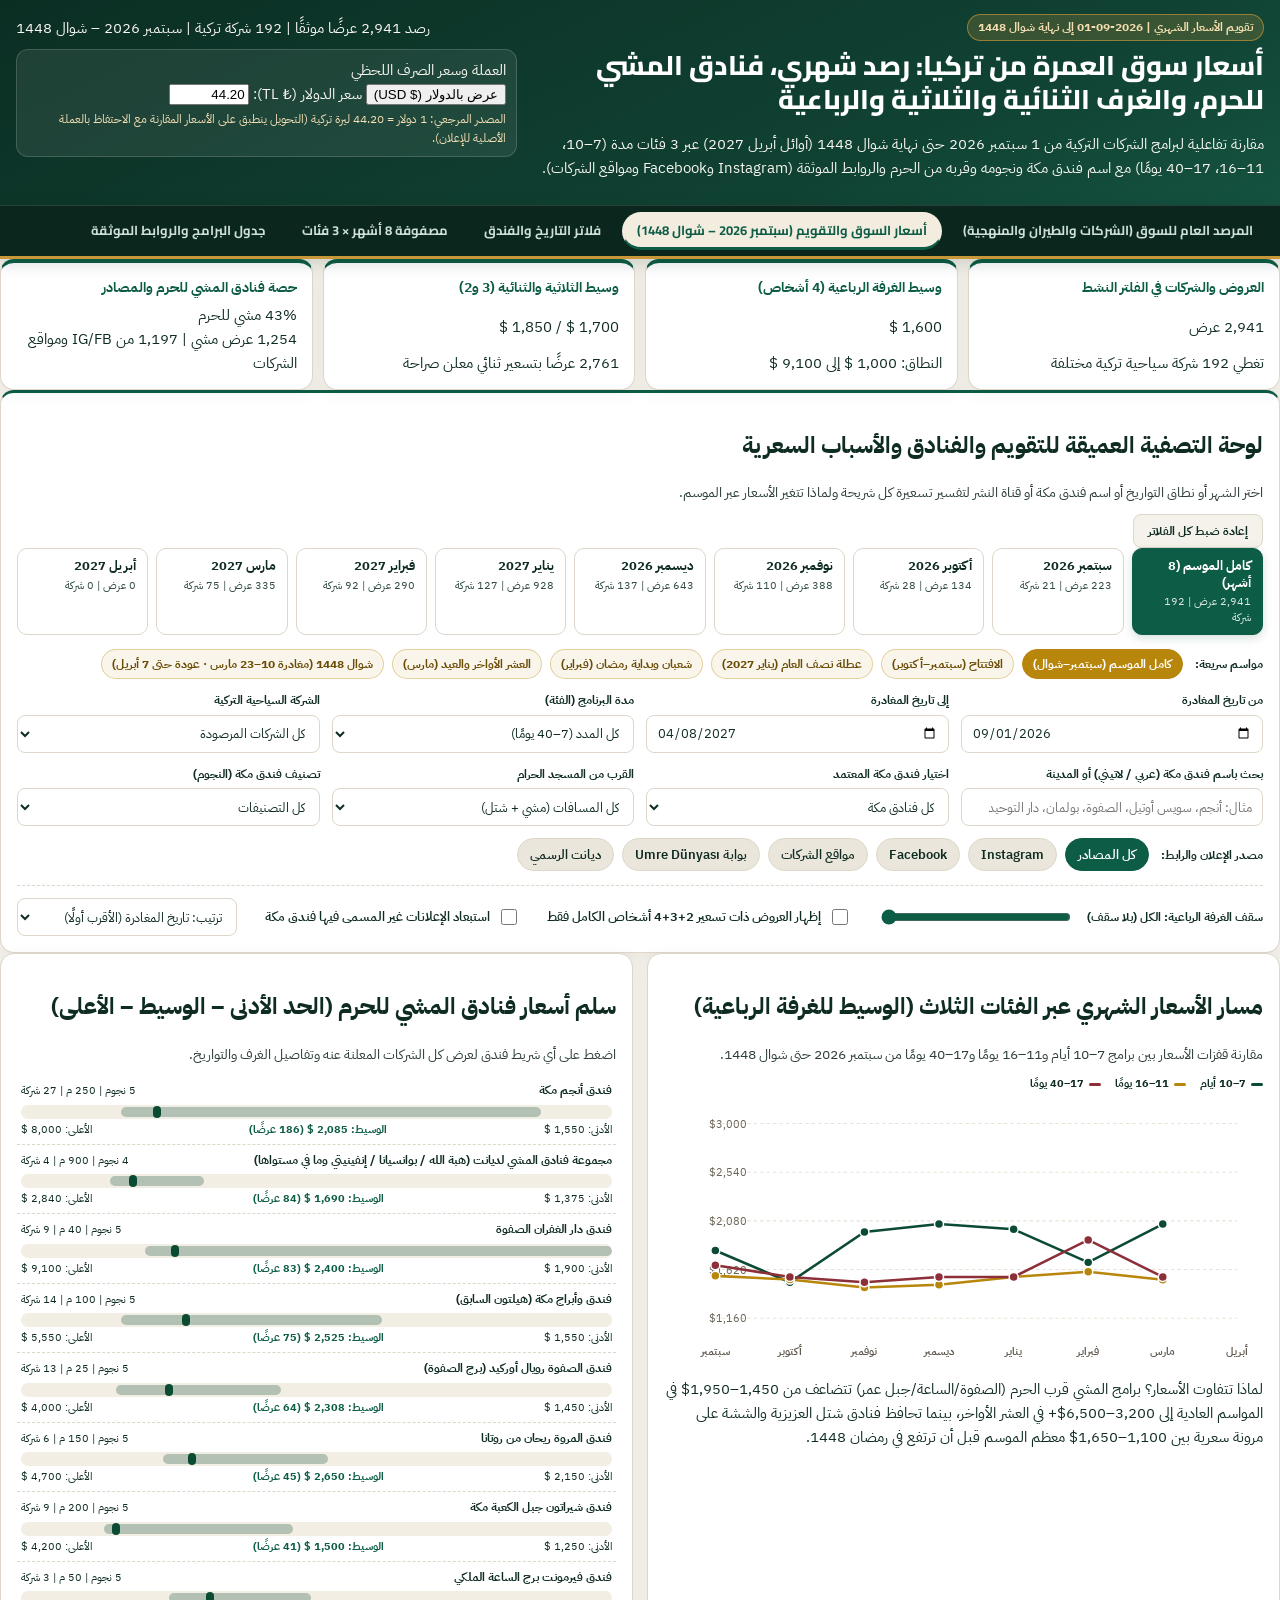
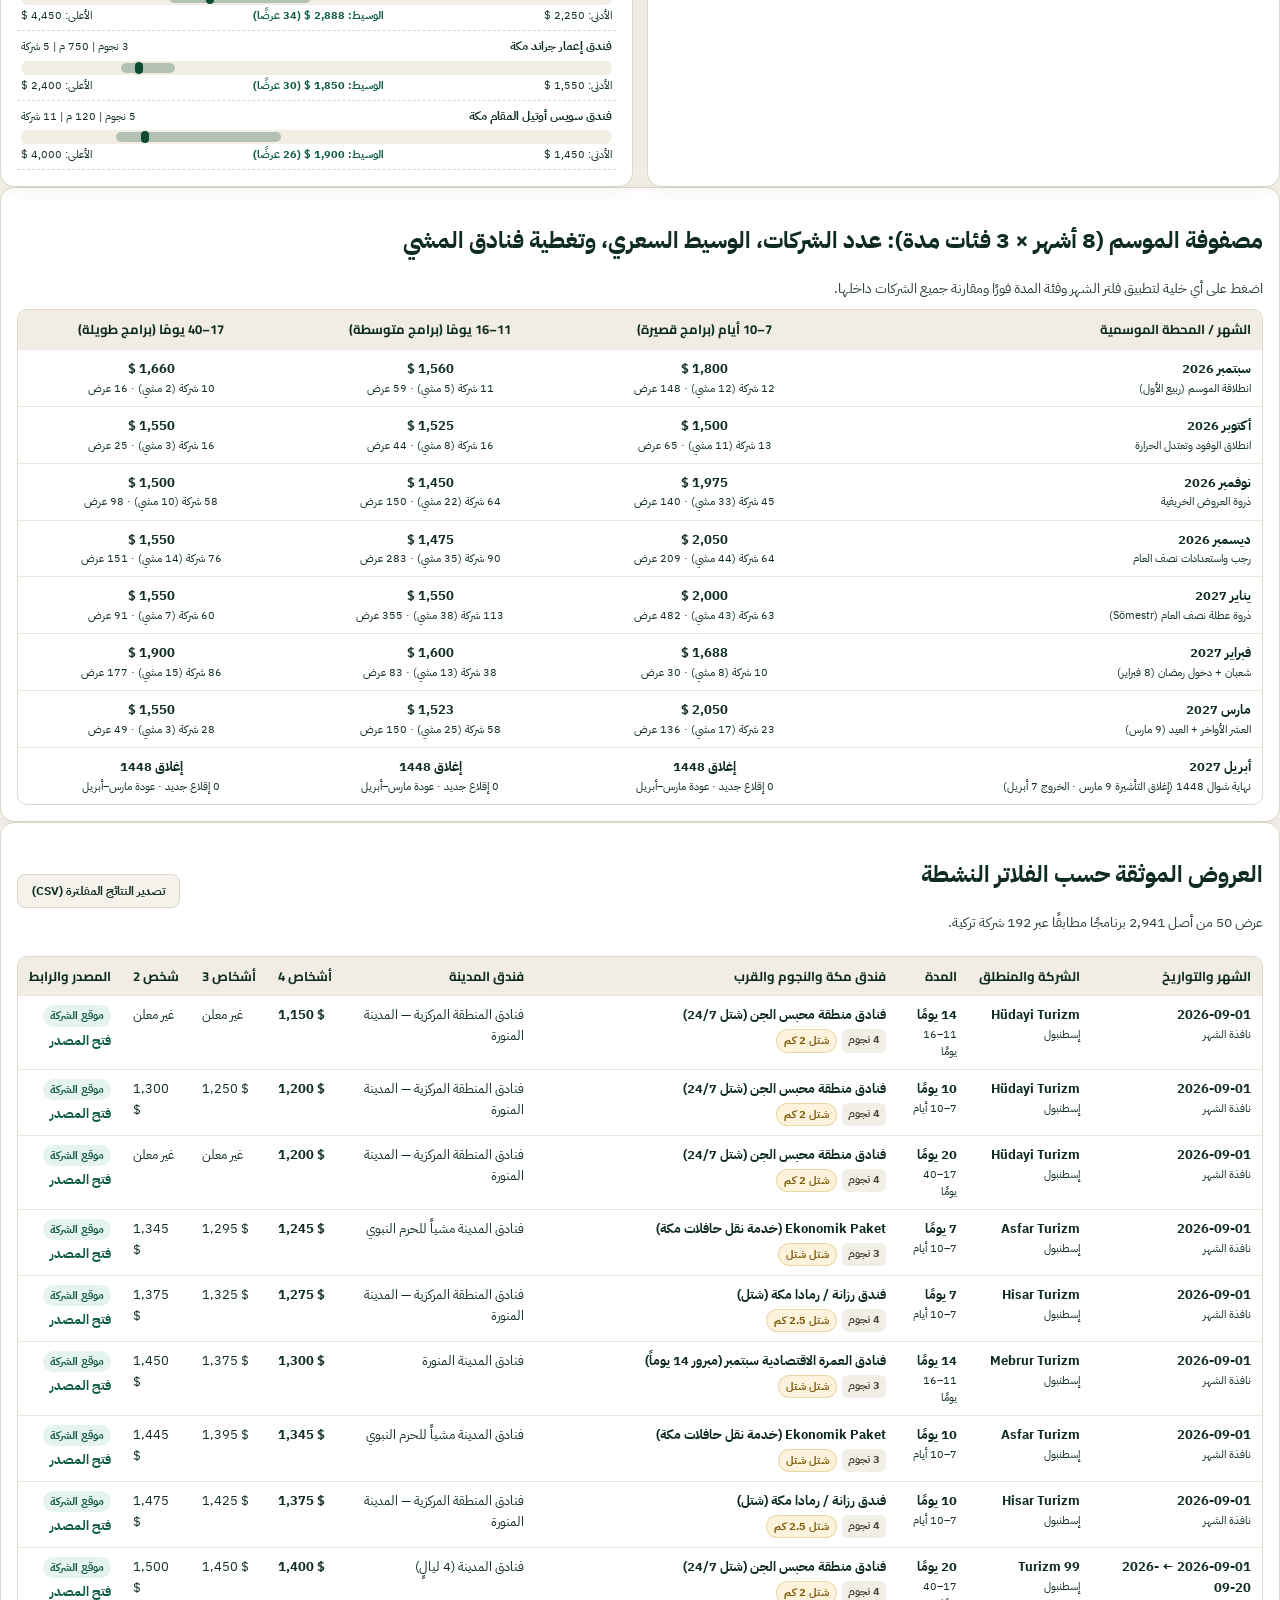
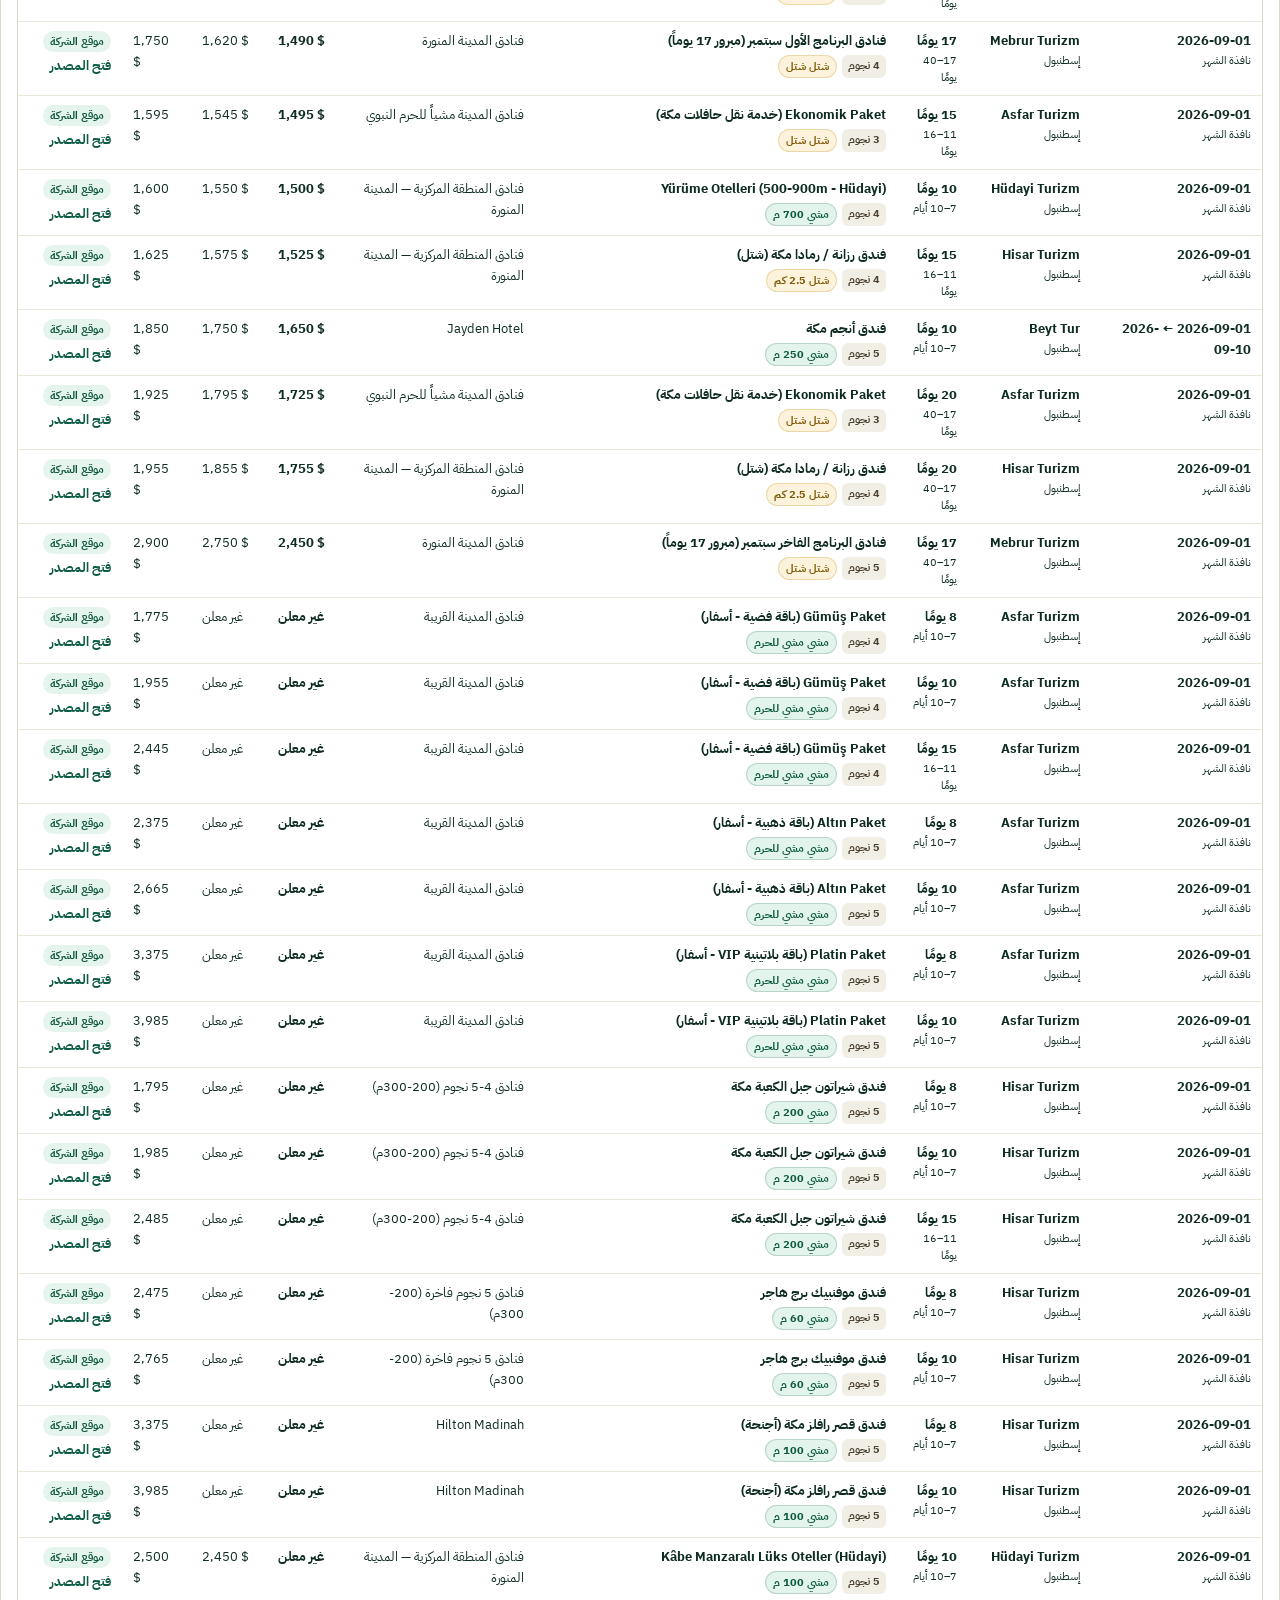
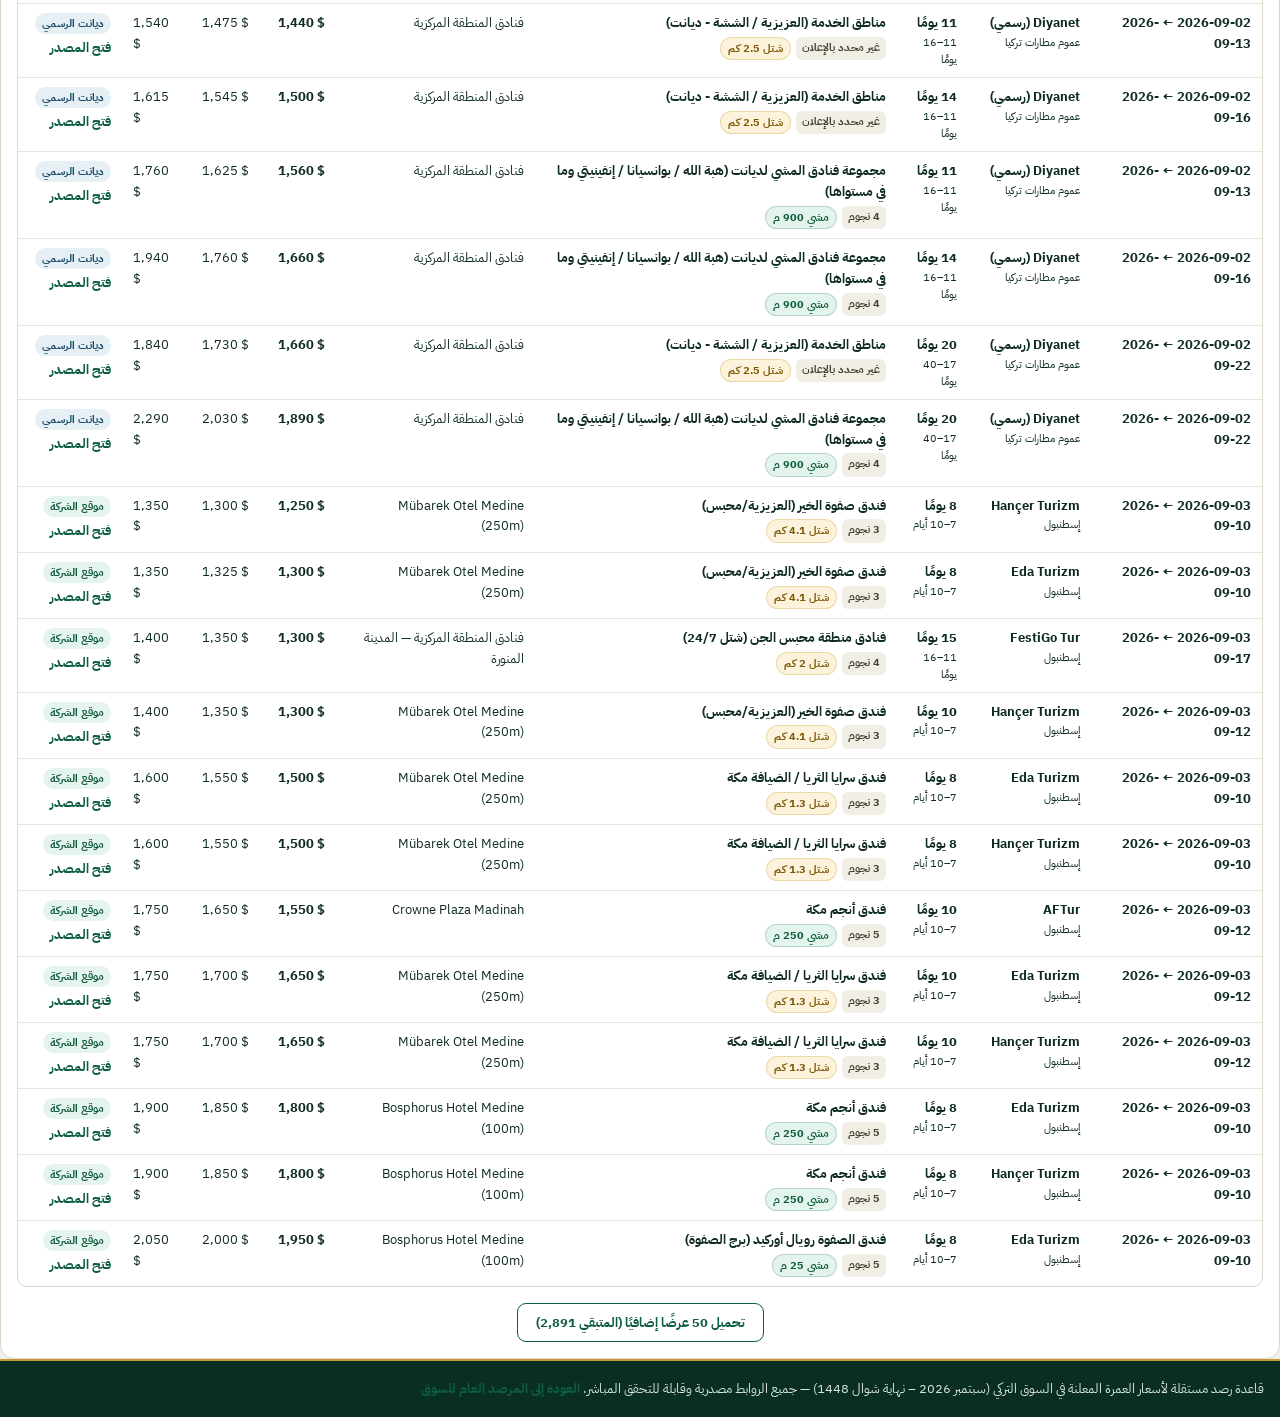
==== commit 0a5953a2: "Backfill Sep 17-40 to 10 agencies, fix Diyanet walking & 2027-04 cutoff UX, embed agency links" ====
--- a/prices.html
+++ b/prices.html
@@ -54,6 +54,9 @@
   <main class="container main-shell">
     <div id="loadError" class="card" style="display:none; border-color:#b91c1c; background:#fef2f2; color:#7f1d1d;"></div>
 
+    <!-- Late-Shawwal / Saudi 1448 Visa Cutoff Notice & Interactive Toggle -->
+    <section id="shawwalCutoffBanner" class="card shawwal-banner" style="display:none;" aria-live="polite"></section>
+
     <!-- KPIs Strip -->
     <section id="kpiSection" class="kpi-grid" aria-label="ملخص السوق المفلتر"></section>
 
--- a/prices.css
+++ b/prices.css
@@ -532,3 +532,98 @@
   text-align: left;
   word-break: break-word;
 }
+
+.shawwal-banner {
+  background: linear-gradient(135deg, #fffdf7 0%, #f5efe0 100%);
+  border: 1.5px solid #d4af37;
+  margin-bottom: 16px;
+}
+
+.shawwal-banner-head {
+  display: flex;
+  flex-wrap: wrap;
+  justify-content: space-between;
+  align-items: flex-start;
+  gap: 10px;
+  margin-bottom: 10px;
+}
+
+.shawwal-banner-title {
+  margin: 0;
+  font-size: 1rem;
+  font-weight: 800;
+  color: #7c2d12;
+}
+
+.shawwal-cutoff-pill {
+  display: inline-block;
+  font-size: 0.76rem;
+  font-weight: 700;
+  color: #065f46;
+  background: #e3f3ec;
+  border: 1px solid #a7f3d0;
+  padding: 4px 10px;
+  border-radius: 999px;
+}
+
+.shawwal-banner-desc {
+  margin: 0 0 12px;
+  font-size: 0.86rem;
+  line-height: 1.65;
+  color: var(--ink);
+}
+
+.shawwal-toggle-row {
+  display: flex;
+  flex-wrap: wrap;
+  gap: 8px;
+}
+
+.shawwal-toggle-btn {
+  cursor: pointer;
+  border: 1px solid #cbd5e1;
+  background: #ffffff;
+  color: var(--ink);
+  font-family: inherit;
+  font-size: 0.8rem;
+  font-weight: 700;
+  padding: 8px 13px;
+  border-radius: 999px;
+  transition: all 0.16s ease;
+}
+
+.shawwal-toggle-btn:hover {
+  border-color: var(--emerald);
+  color: var(--emerald);
+}
+
+.shawwal-toggle-btn.active {
+  background: var(--emerald);
+  color: #ffffff;
+  border-color: var(--emerald);
+}
+
+.agency-links-row {
+  display: flex;
+  flex-wrap: wrap;
+  gap: 8px;
+  margin-top: 8px;
+}
+
+.agency-link-chip {
+  display: inline-flex;
+  align-items: center;
+  padding: 6px 12px;
+  border-radius: 999px;
+  font-size: 0.78rem;
+  font-weight: 700;
+  text-decoration: none;
+  background: #f0fdf4;
+  color: #065f46;
+  border: 1px solid #bbf7d0;
+  transition: background 0.15s ease;
+}
+
+.agency-link-chip:hover {
+  background: #dcfce7;
+}
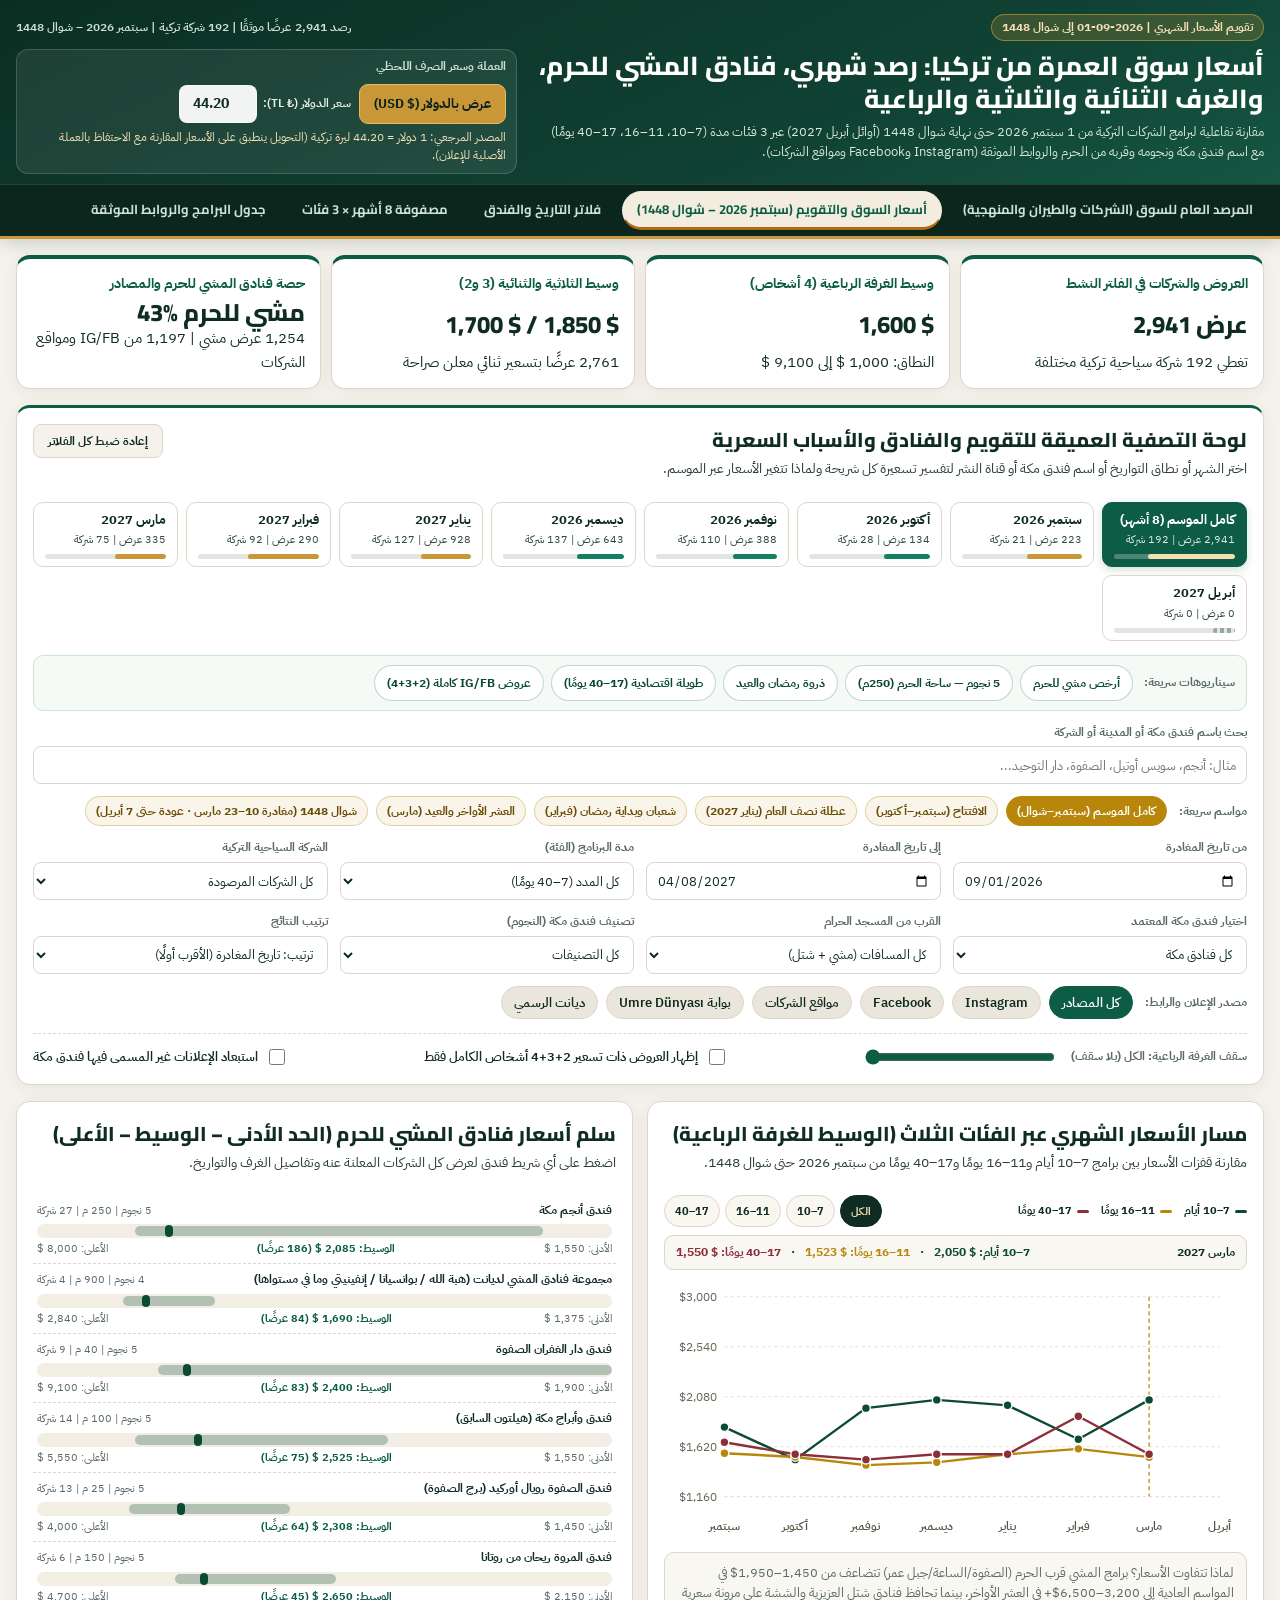
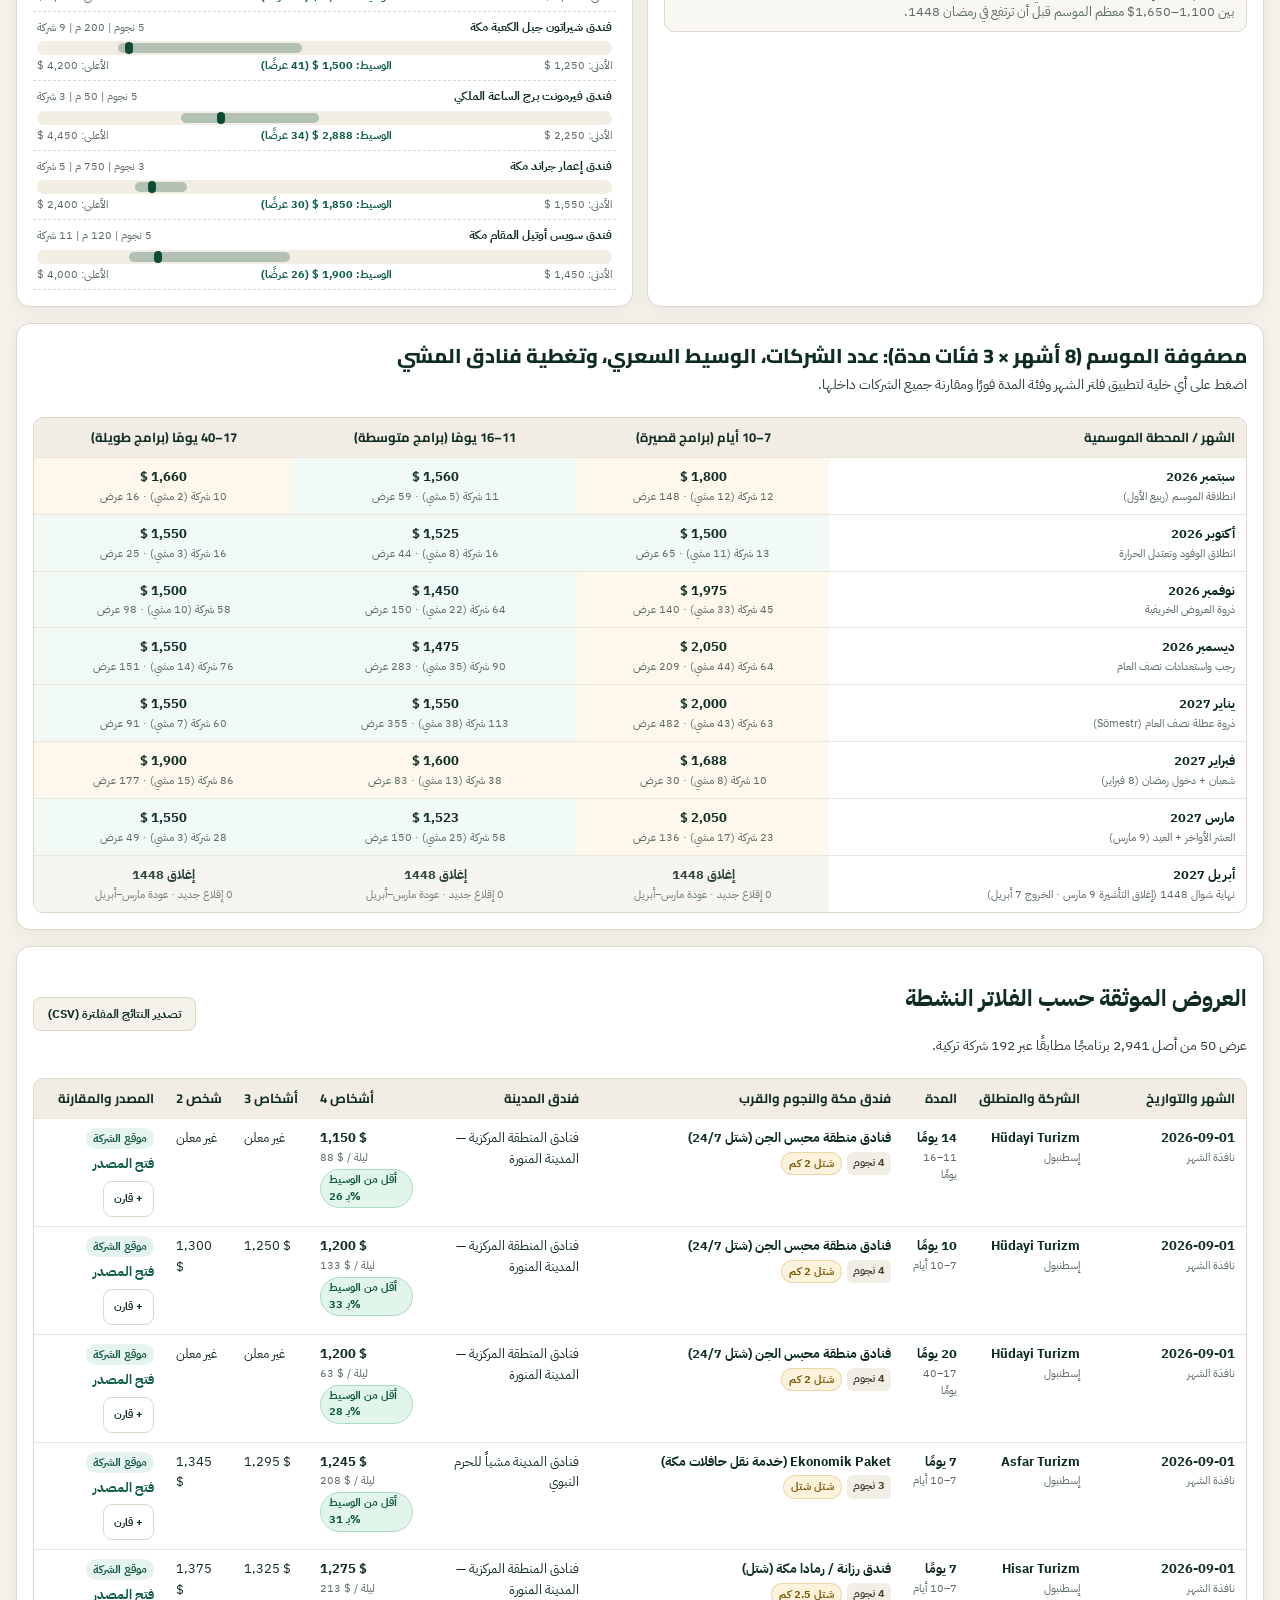
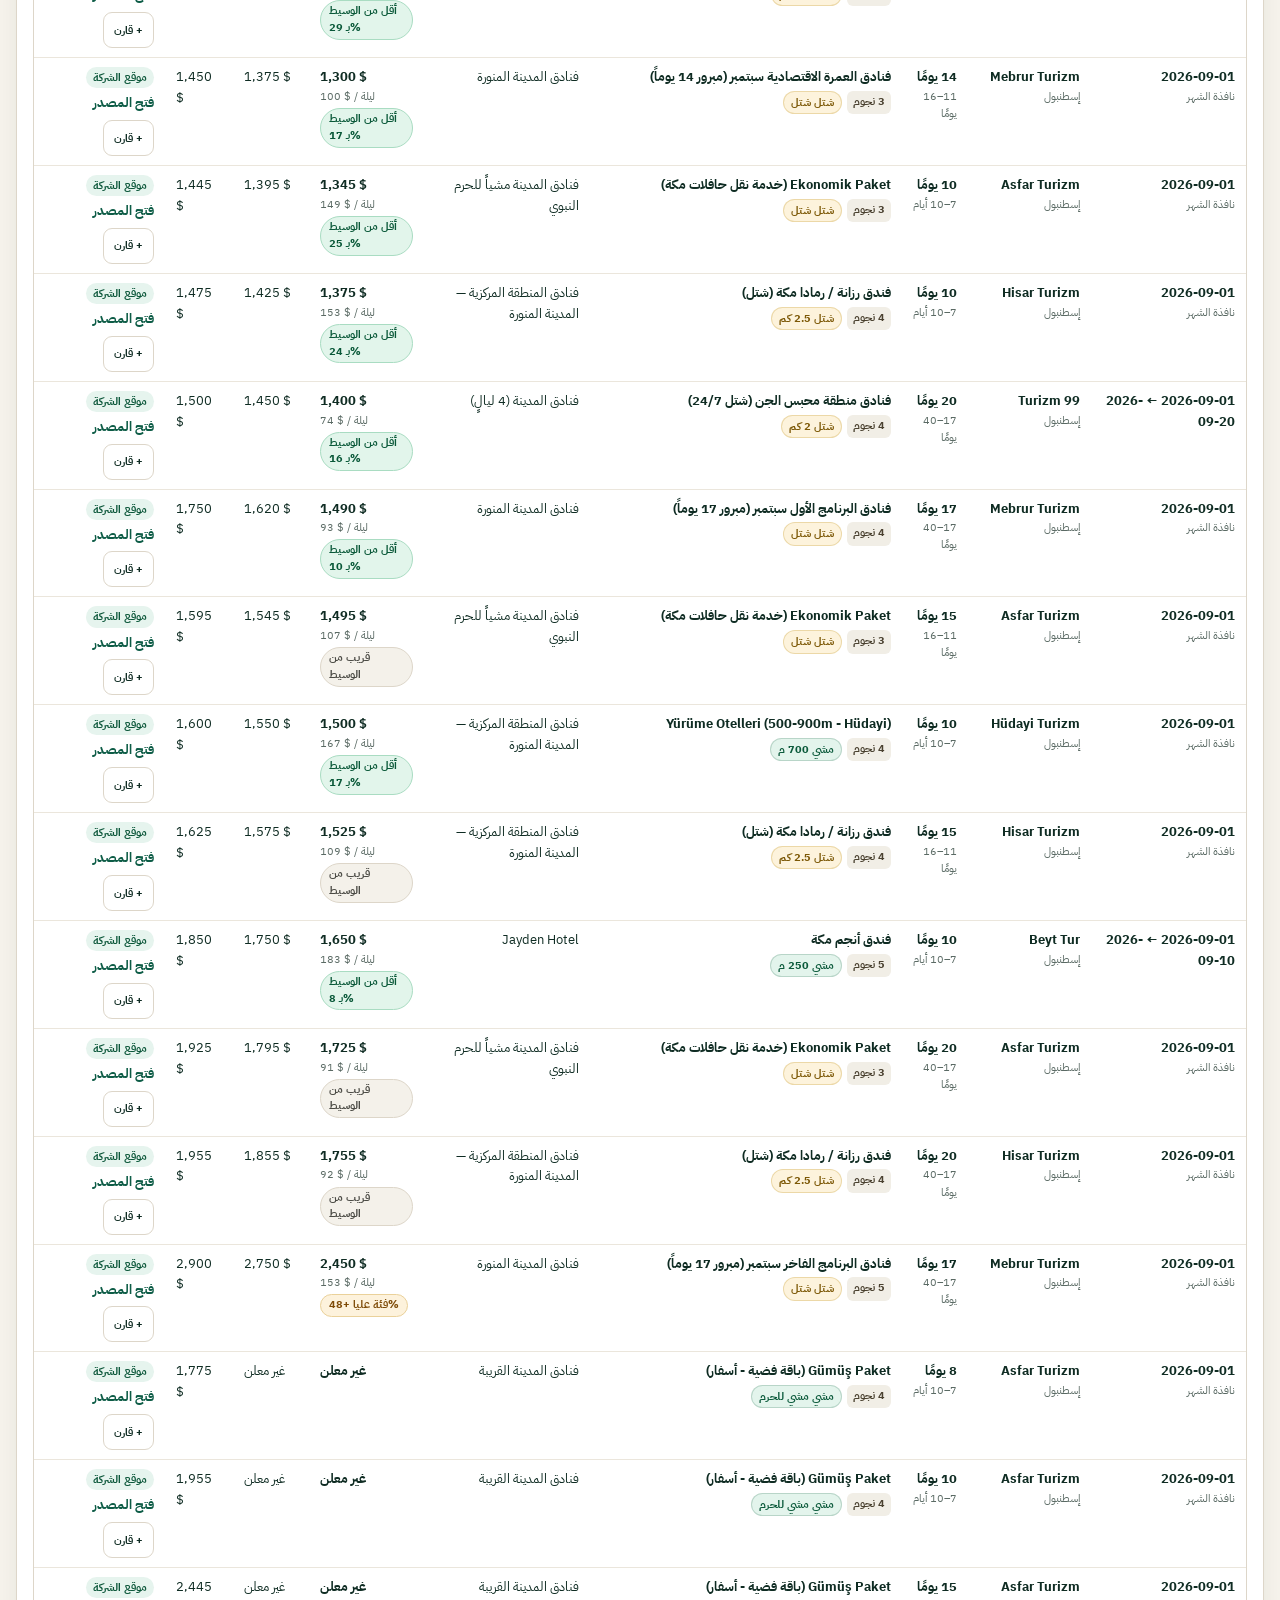
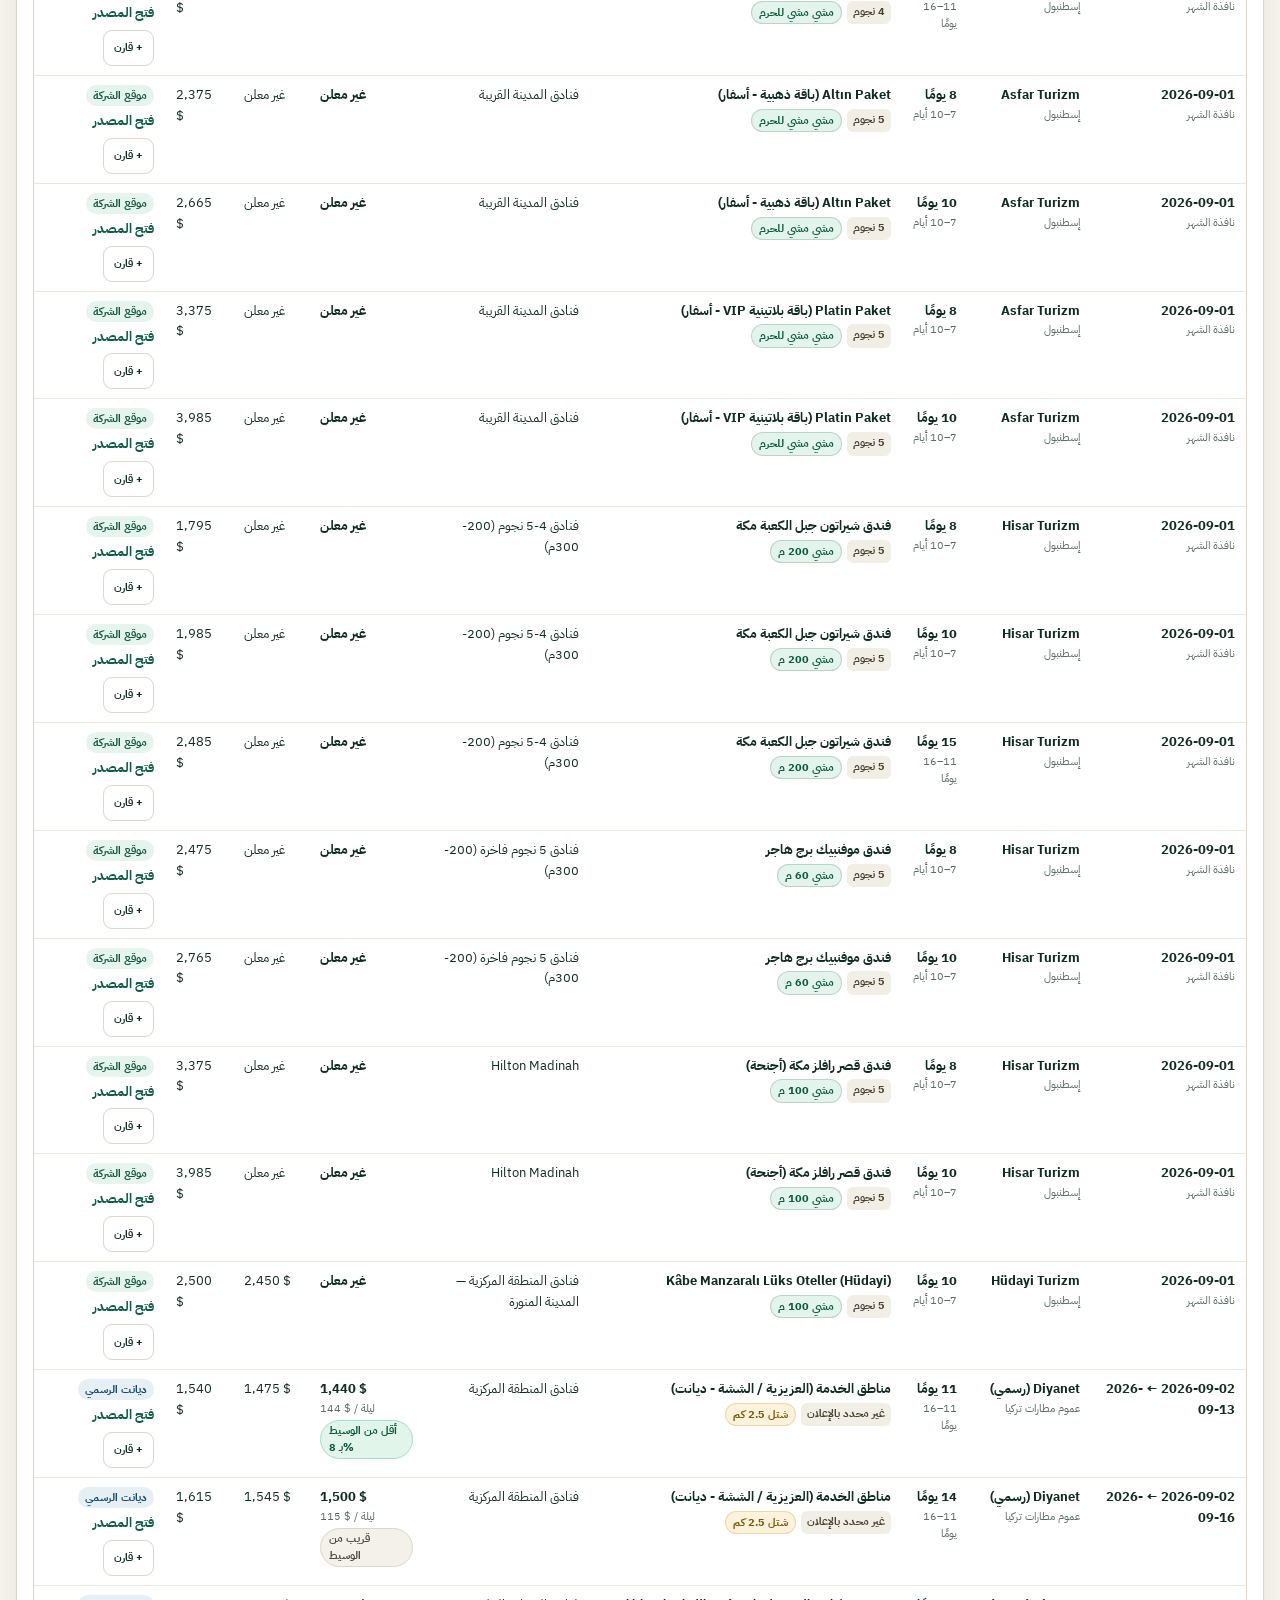
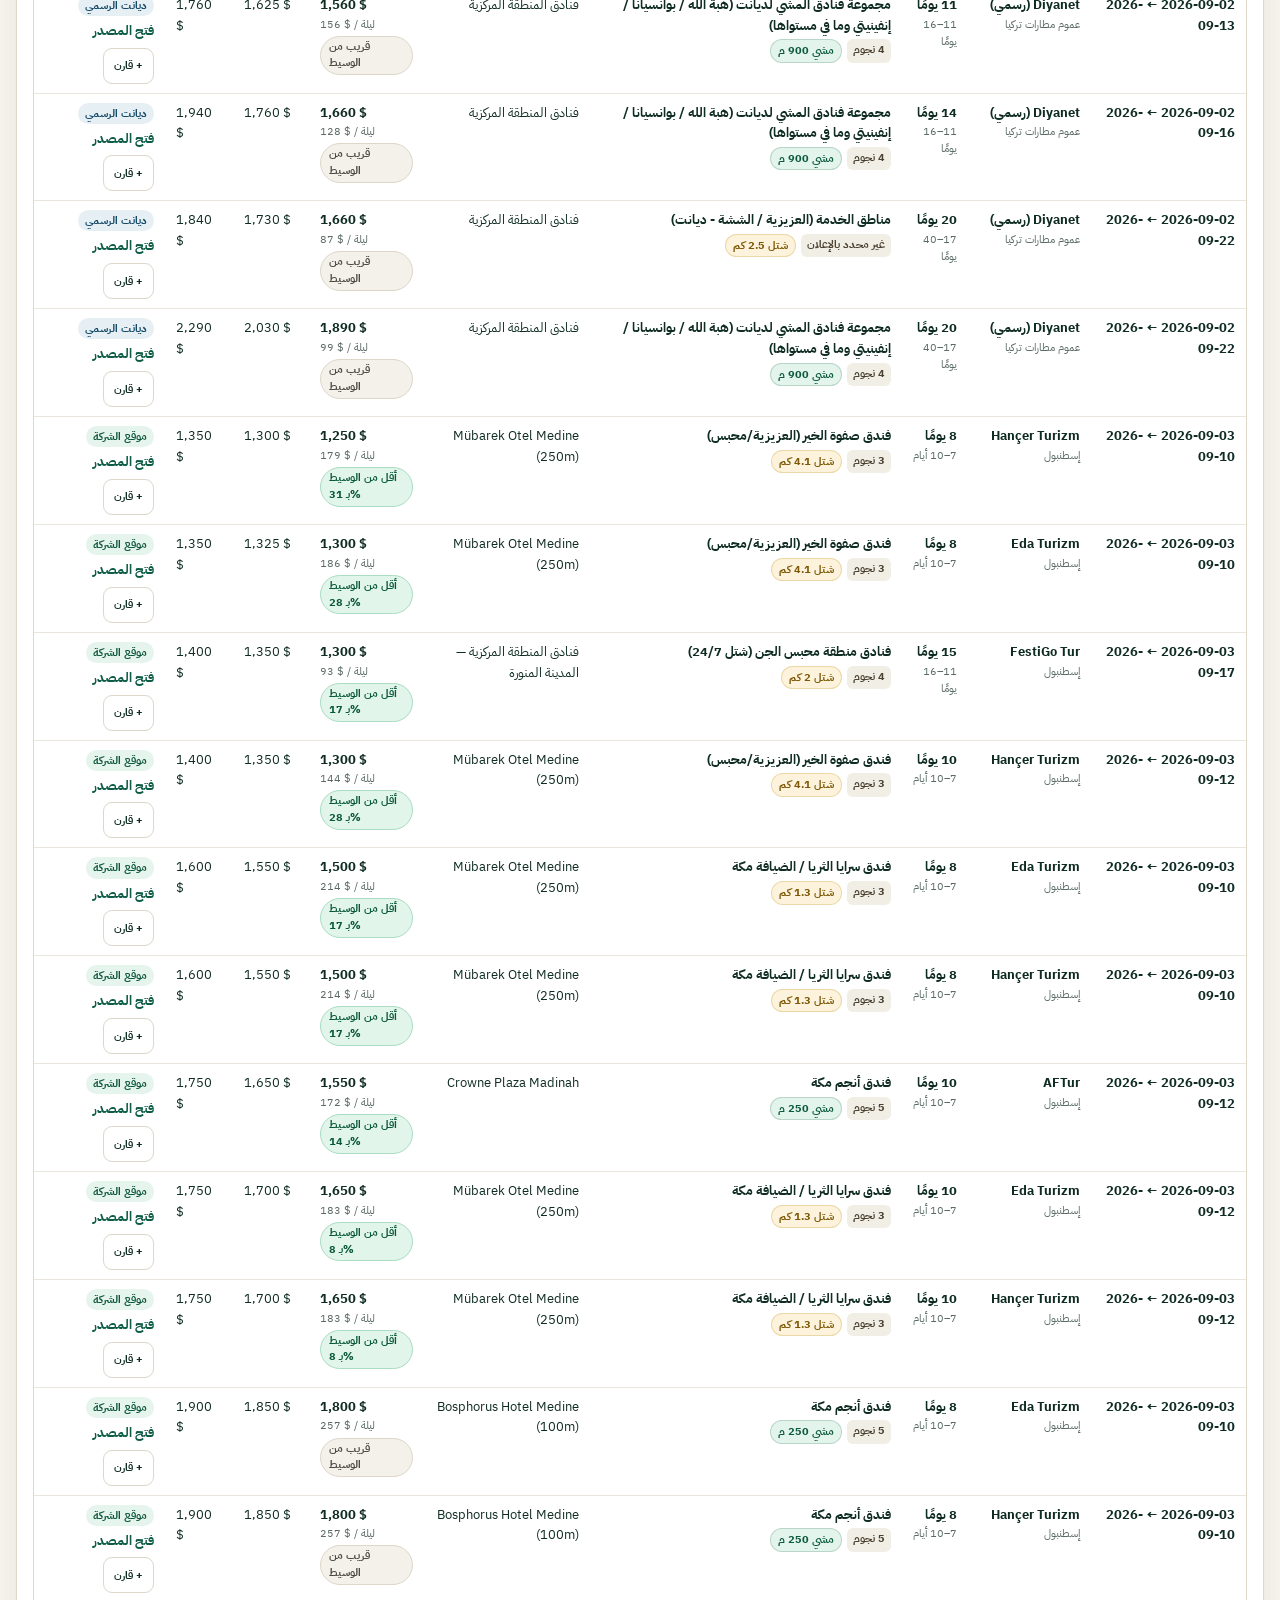
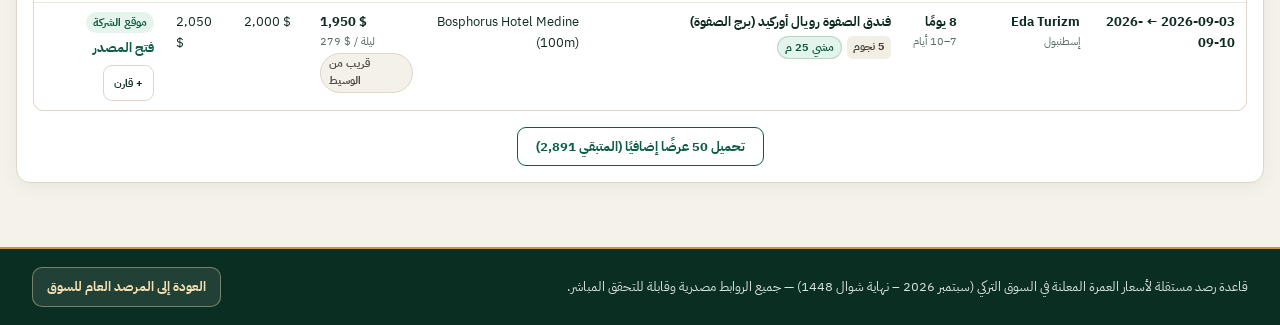
==== commit 594364bf: "Implement V3 mobile-native redesign across observatory and market prices pages" ====
--- a/prices.html
+++ b/prices.html
@@ -2,7 +2,7 @@
 <html lang="ar" dir="rtl">
 <head>
   <meta charset="utf-8" />
-  <meta name="viewport" content="width=device-width, initial-scale=1.0" />
+  <meta name="viewport" content="width=device-width, initial-scale=1.0, viewport-fit=cover" />
   <meta name="robots" content="noindex, nofollow" />
   <meta name="googlebot" content="noindex, nofollow" />
   <link rel="icon" href="data:," />
@@ -14,10 +14,14 @@
   <link rel="stylesheet" href="./prices.css" />
 </head>
 <body>
-  <header class="site-header">
+  <header class="site-header" id="siteHeader">
     <div class="container header-inner">
       <div class="brand-row">
-        <span class="brand-badge">تقويم الأسعار الشهري | 2026-09-01 إلى نهاية شوال 1448</span>
+        <span class="brand-badge">تقويم الأسعار الشهري | 2026-09-01 إلى شوال 1448</span>
+        <div class="hero-util-row mob-only-inline">
+          <button type="button" id="mobFxPill" class="hero-fx-pill mob-only-inline" aria-label="تبديل العملة وسعر الصرف">$ USD ⇄</button>
+          <button type="button" id="heroInfoToggle" class="hero-info-btn mob-only-inline" aria-expanded="false">نبذة ▾</button>
+        </div>
         <span class="brand-meta" id="hdrMeta">رصد الأسعار والغرف (2-3-4 أشخاص) وفنادق مكة والمدينة</span>
       </div>
       <div class="hero-grid">
@@ -40,16 +44,17 @@
         </div>
       </div>
     </div>
-    <nav class="tabs-nav" aria-label="التنقل بين صفحات المرصد">
-      <div class="tabs-scroll">
-        <a class="tab-btn tab-link-page" href="./index.html">المرصد العام للسوق (الشركات والطيران والمنهجية)</a>
-        <a class="tab-btn tab-link-page active-page" href="./prices.html" aria-current="page">أسعار السوق والتقويم (سبتمبر 2026 – شوال 1448)</a>
-        <a class="tab-btn tab-link-page" href="#filtersSection">فلاتر التاريخ والفندق</a>
-        <a class="tab-btn tab-link-page" href="#matrixSection">مصفوفة 8 أشهر × 3 فئات</a>
-        <a class="tab-btn tab-link-page" href="#resultsSection">جدول البرامج والروابط الموثقة</a>
-      </div>
-    </nav>
   </header>
+
+  <nav class="tabs-nav" aria-label="التنقل بين صفحات المرصد">
+    <div class="tabs-scroll">
+      <a class="tab-btn tab-link-page" href="./index.html"><span class="lbl-desk">المرصد العام للسوق (الشركات والطيران والمنهجية)</span><span class="lbl-mob">المرصد العام ↗</span></a>
+      <a class="tab-btn tab-link-page active-page" href="./prices.html" aria-current="page"><span class="lbl-desk">أسعار السوق والتقويم (سبتمبر 2026 – شوال 1448)</span><span class="lbl-mob">التقويم الحي</span></a>
+      <a class="tab-btn tab-link-page" href="#filtersSection"><span class="lbl-desk">فلاتر التاريخ والفندق</span><span class="lbl-mob">الفلاتر</span></a>
+      <a class="tab-btn tab-link-page" href="#matrixSection"><span class="lbl-desk">مصفوفة 8 أشهر × 3 فئات</span><span class="lbl-mob">المصفوفة 8×3</span></a>
+      <a class="tab-btn tab-link-page" href="#resultsSection"><span class="lbl-desk">جدول البرامج والروابط الموثقة</span><span class="lbl-mob">العروض</span></a>
+    </div>
+  </nav>
 
   <main class="container main-shell">
     <div id="loadError" class="card" style="display:none; border-color:#b91c1c; background:#fef2f2; color:#7f1d1d;"></div>
@@ -72,98 +77,122 @@
 
       <div id="monthPills" class="month-pills-grid" role="group" aria-label="اختيار الشهر"></div>
 
-      <div id="seasonPresets" class="filter-pills-row" role="group" aria-label="فترات هجرية وموسمية جاهزة" style="margin-bottom:12px;">
-        <span class="filter-group-label">مواسم سريعة:</span>
-      </div>
-
-      <div class="filter-section-grid">
+      <div id="decisionScenarios" class="scenarios-bar" role="group" aria-label="سيناريوهات قرار سريعة">
+        <span class="filter-group-label">سيناريوهات سريعة:</span>
+      </div>
+
+      <div class="mob-filter-command">
         <div class="filter-field">
-          <label for="dateFromInput">من تاريخ المغادرة</label>
-          <input id="dateFromInput" type="date" min="2026-09-01" max="2027-04-09" value="2026-09-01" />
-        </div>
-        <div class="filter-field">
-          <label for="dateToInput">إلى تاريخ المغادرة</label>
-          <input id="dateToInput" type="date" min="2026-09-01" max="2027-04-09" value="2027-04-08" />
-        </div>
-        <div class="filter-field">
-          <label for="tierSelect">مدة البرنامج (الفئة)</label>
-          <select id="tierSelect">
-            <option value="all">كل المدد (7–40 يومًا)</option>
-            <option value="7-10">7–10 أيام (برامج قصيرة ومختصرة)</option>
-            <option value="11-16">11–16 يومًا (برامج متوسطة قياسية)</option>
-            <option value="17-40">17–40 يومًا (برامج طويلة ورمضانية)</option>
-          </select>
-        </div>
-        <div class="filter-field">
-          <label for="agencySelect">الشركة السياحية التركية</label>
-          <select id="agencySelect">
-            <option value="all">كل الشركات المرصودة</option>
-          </select>
-        </div>
-      </div>
-
-      <div class="filter-section-grid">
-        <div class="filter-field">
-          <label for="hotelSearchInput">بحث باسم فندق مكة (عربي / لاتيني) أو المدينة</label>
-          <input id="hotelSearchInput" type="text" list="makkahHotelList" placeholder="مثال: أنجم، سويس أوتيل، الصفوة، بولمان، دار التوحيد..." autocomplete="off" />
+          <label for="hotelSearchInput">بحث باسم فندق مكة أو المدينة أو الشركة</label>
+          <input id="hotelSearchInput" type="text" list="makkahHotelList" placeholder="مثال: أنجم، سويس أوتيل، الصفوة، دار التوحيد..." autocomplete="off" />
           <datalist id="makkahHotelList"></datalist>
         </div>
-        <div class="filter-field">
-          <label for="hotelSelect">اختيار فندق مكة المعتمد</label>
-          <select id="hotelSelect">
-            <option value="all">كل فنادق مكة</option>
-          </select>
-        </div>
-        <div class="filter-field">
-          <label for="distanceSelect">القرب من المسجد الحرام</label>
-          <select id="distanceSelect">
-            <option value="all">كل المسافات (مشي + شتل)</option>
-            <option value="walking">مشي للحرم فقط (950 مترًا فأقل)</option>
-            <option value="walk_250">ساحة الحرم مباشرة (250 مترًا فأقل)</option>
-            <option value="walk_500">مشي قريب جدًا (500 متر فأقل)</option>
-            <option value="shuttle">فنادق شتل / مناطق محيطة (&gt; 950 م)</option>
-          </select>
-        </div>
-        <div class="filter-field">
-          <label for="starsSelect">تصنيف فندق مكة (النجوم)</label>
-          <select id="starsSelect">
-            <option value="all">كل التصنيفات</option>
-            <option value="5">5 نجوم</option>
-            <option value="4">4 نجوم</option>
-            <option value="3">3 نجوم</option>
-            <option value="1-2">1–2 نجوم / اقتصادي</option>
-          </select>
-        </div>
-      </div>
-
-      <div id="channelPills" class="filter-pills-row" role="group" aria-label="فلتر مصدر الإعلان">
-        <span class="filter-group-label">مصدر الإعلان والرابط:</span>
-      </div>
-
-      <div class="filter-actions-row">
-        <div class="budget-slider-wrap">
-          <label for="budgetMaxInput" class="filter-group-label">سقف الغرفة الرباعية: <strong id="budgetMaxLabel">الكل (بلا سقف)</strong></label>
-          <input id="budgetMaxInput" type="range" min="1000" max="8000" step="100" value="8000" />
-        </div>
-
-        <label class="toggle-check">
-          <input id="onlyFullRoomsCheck" type="checkbox" />
-          <span>إظهار العروض ذات تسعير 2+3+4 أشخاص الكامل فقط</span>
-        </label>
-
-        <label class="toggle-check">
-          <input id="onlyNamedHotelCheck" type="checkbox" />
-          <span>استبعاد الإعلانات غير المسمى فيها فندق مكة</span>
-        </label>
-
-        <div class="filter-field" style="min-width:190px;">
-          <select id="sortSelect" aria-label="ترتيب النتائج">
-            <option value="date_asc">ترتيب: تاريخ المغادرة (الأقرب أولًا)</option>
-            <option value="quad_asc">ترتيب: الأرخص للغرفة الرباعية</option>
-            <option value="quad_desc">ترتيب: الأعلى للغرفة الرباعية</option>
-            <option value="dist_asc">ترتيب: الأقرب للمسجد الحرام (بالمتر)</option>
-            <option value="days_desc">ترتيب: الأطول مدة بالأيام</option>
-          </select>
+        <button type="button" id="toggleAdvFiltersBtn" class="mob-adv-trigger" aria-haspopup="dialog" aria-expanded="false">
+          <svg width="16" height="16" viewBox="0 0 24 24" fill="none" stroke="currentColor" stroke-width="2.2" stroke-linecap="round" aria-hidden="true"><line x1="4" y1="6" x2="20" y2="6"/><line x1="7" y1="12" x2="17" y2="12"/><line x1="10" y1="18" x2="14" y2="18"/></svg>
+          <span id="advFilterBtnLabel">فلاتر متقدمة</span>
+        </button>
+      </div>
+
+      <div id="advSheetBackdrop" class="mob-sheet-backdrop" aria-hidden="true"></div>
+      <div id="advancedFiltersWrap" class="adv-filters-wrap">
+        <div class="mob-adv-head">
+          <strong style="font-family:var(--font-display);font-size:15px;">الفلاتر المتقدمة والمواسم والمدة</strong>
+          <button type="button" id="closeAdvFiltersBtn" class="drawer-close">تم</button>
+        </div>
+        <div class="mob-adv-scroll">
+          <div id="seasonPresets" class="filter-pills-row" role="group" aria-label="فترات هجرية وموسمية جاهزة" style="margin-bottom:12px;">
+            <span class="filter-group-label">مواسم سريعة:</span>
+          </div>
+
+          <div class="filter-section-grid">
+            <div class="filter-field">
+              <label for="dateFromInput">من تاريخ المغادرة</label>
+              <input id="dateFromInput" type="date" min="2026-09-01" max="2027-04-09" value="2026-09-01" />
+            </div>
+            <div class="filter-field">
+              <label for="dateToInput">إلى تاريخ المغادرة</label>
+              <input id="dateToInput" type="date" min="2026-09-01" max="2027-04-09" value="2027-04-08" />
+            </div>
+            <div class="filter-field">
+              <label for="tierSelect">مدة البرنامج (الفئة)</label>
+              <select id="tierSelect">
+                <option value="all">كل المدد (7–40 يومًا)</option>
+                <option value="7-10">7–10 أيام (برامج قصيرة ومختصرة)</option>
+                <option value="11-16">11–16 يومًا (برامج متوسطة قياسية)</option>
+                <option value="17-40">17–40 يومًا (برامج طويلة ورمضانية)</option>
+              </select>
+            </div>
+            <div class="filter-field">
+              <label for="agencySelect">الشركة السياحية التركية</label>
+              <select id="agencySelect">
+                <option value="all">كل الشركات المرصودة</option>
+              </select>
+            </div>
+          </div>
+
+          <div class="filter-section-grid">
+            <div class="filter-field">
+              <label for="hotelSelect">اختيار فندق مكة المعتمد</label>
+              <select id="hotelSelect">
+                <option value="all">كل فنادق مكة</option>
+              </select>
+            </div>
+            <div class="filter-field">
+              <label for="distanceSelect">القرب من المسجد الحرام</label>
+              <select id="distanceSelect">
+                <option value="all">كل المسافات (مشي + شتل)</option>
+                <option value="walking">مشي للحرم فقط (950 مترًا فأقل)</option>
+                <option value="walk_250">ساحة الحرم مباشرة (250 مترًا فأقل)</option>
+                <option value="walk_500">مشي قريب جدًا (500 متر فأقل)</option>
+                <option value="shuttle">فنادق شتل / مناطق محيطة (&gt; 950 م)</option>
+              </select>
+            </div>
+            <div class="filter-field">
+              <label for="starsSelect">تصنيف فندق مكة (النجوم)</label>
+              <select id="starsSelect">
+                <option value="all">كل التصنيفات</option>
+                <option value="5">5 نجوم</option>
+                <option value="4">4 نجوم</option>
+                <option value="3">3 نجوم</option>
+                <option value="1-2">1–2 نجوم / اقتصادي</option>
+              </select>
+            </div>
+            <div class="filter-field">
+              <label for="sortSelect">ترتيب النتائج</label>
+              <select id="sortSelect" aria-label="ترتيب النتائج">
+                <option value="date_asc">ترتيب: تاريخ المغادرة (الأقرب أولًا)</option>
+                <option value="quad_asc">ترتيب: الأرخص للغرفة الرباعية</option>
+                <option value="quad_desc">ترتيب: الأعلى للغرفة الرباعية</option>
+                <option value="dist_asc">ترتيب: الأقرب للمسجد الحرام (بالمتر)</option>
+                <option value="days_desc">ترتيب: الأطول مدة بالأيام</option>
+              </select>
+            </div>
+          </div>
+
+          <div id="channelPills" class="filter-pills-row" role="group" aria-label="فلتر مصدر الإعلان">
+            <span class="filter-group-label">مصدر الإعلان والرابط:</span>
+          </div>
+
+          <div class="filter-actions-row">
+            <div class="budget-slider-wrap">
+              <label for="budgetMaxInput" class="filter-group-label">سقف الغرفة الرباعية: <strong id="budgetMaxLabel">الكل (بلا سقف)</strong></label>
+              <input id="budgetMaxInput" type="range" min="1000" max="8000" step="100" value="8000" />
+            </div>
+
+            <label class="toggle-check">
+              <input id="onlyFullRoomsCheck" type="checkbox" />
+              <span>إظهار العروض ذات تسعير 2+3+4 أشخاص الكامل فقط</span>
+            </label>
+
+            <label class="toggle-check">
+              <input id="onlyNamedHotelCheck" type="checkbox" />
+              <span>استبعاد الإعلانات غير المسمى فيها فندق مكة</span>
+            </label>
+          </div>
+        </div>
+        <div class="mob-adv-apply-bar">
+          <button type="button" id="applyAdvFiltersBtn" class="mob-apply-btn">تطبيق الفلاتر وعرض النتائج</button>
+          <button type="button" id="resetAdvFiltersBtn" class="btn-reset">مسح</button>
         </div>
       </div>
     </section>
@@ -218,6 +247,14 @@
         </div>
       </div>
 
+      <div id="mobileStickySortRail" class="mob-sort-rail" role="group" aria-label="فرز سريع للنتائج">
+        <button type="button" class="sort-rail-btn active" data-rail-sort="date_asc">تاريخ الإقلاع</button>
+        <button type="button" class="sort-rail-btn" data-rail-sort="quad_asc">الأرخص رباعيًا</button>
+        <button type="button" class="sort-rail-btn" data-rail-sort="dist_asc">الأقرب للحرم</button>
+        <button type="button" class="sort-rail-btn" data-rail-sort="days_desc">الأطول مدة</button>
+        <button type="button" class="sort-rail-btn" data-rail-sort="quad_desc">الفئة العليا</button>
+      </div>
+
       <div id="desktopTableWrap" class="table-wrap desktop-only-table"></div>
       <div id="mobileCardsWrap" class="pkg-cards-grid mobile-only-cards"></div>
 
@@ -231,6 +268,25 @@
       <a href="./index.html" class="ext-link">العودة إلى المرصد العام للسوق</a>
     </div>
   </footer>
+
+  <!-- Floating Side-by-Side Compare Tray -->
+  <div id="compareTrayBar" class="compare-tray-bar hidden" aria-live="polite">
+    <span id="compareTrayLabel" style="font-size:0.8rem;font-weight:700;">مقارنة العروض (0)</span>
+    <div style="display:flex;gap:6px;align-items:center;">
+      <button type="button" id="openCompareSheetBtn" class="compare-go-btn">مقارنة متقابلة</button>
+      <button type="button" id="clearCompareBtn" class="compare-clear-btn">مسح</button>
+    </div>
+  </div>
+
+  <!-- Compare Modal / Bottom Sheet -->
+  <div id="compareBackdrop" class="mob-sheet-backdrop" aria-hidden="true"></div>
+  <aside id="compareSheet" class="mob-bottom-sheet" role="dialog" aria-modal="true" aria-label="لوحة المقارنة المتقابلة للبرامج">
+    <div class="mob-sheet-head">
+      <strong style="font-family:var(--font-display);font-size:15px;">مقارنة العروض جنبًا إلى جنب (سعر الليلة + القرب للحرم)</strong>
+      <button type="button" id="closeCompareSheetBtn" class="drawer-close">إغلاق</button>
+    </div>
+    <div id="compareSheetBody" class="mob-sheet-body"></div>
+  </aside>
 
   <!-- Slide-over Detail Drawer -->
   <div id="drawerBackdrop" class="drawer-backdrop"></div>
@@ -243,7 +299,34 @@
       <button type="button" id="drawerCloseBtn" class="drawer-close" aria-label="إغلاق">إغلاق</button>
     </div>
     <div id="drawerBody" class="drawer-body"></div>
+    <div id="drawerStickyCta" class="drawer-sticky-cta"></div>
   </aside>
+
+  <!-- Mobile Bottom Navigation Dock -->
+  <nav id="mobileBottomDock" class="mob-bottom-dock" aria-label="شريط التنقل السريع بالأسعار">
+    <button type="button" id="dockFilterBtn" class="mob-dock-btn">
+      <svg viewBox="0 0 24 24" aria-hidden="true"><line x1="4" y1="6" x2="20" y2="6"/><line x1="7" y1="12" x2="17" y2="12"/><line x1="10" y1="18" x2="14" y2="18"/></svg>
+      <span>الفلاتر</span>
+      <span id="dockFilterBadge" class="mob-dock-badge hidden">0</span>
+    </button>
+    <a class="mob-dock-btn" href="#matrixSection">
+      <svg viewBox="0 0 24 24" aria-hidden="true"><rect x="3" y="3" width="18" height="18" rx="2"/><path d="M3 9h18M3 15h18M9 3v18M15 3v18"/></svg>
+      <span>المصفوفة</span>
+    </a>
+    <a class="mob-dock-btn" href="#resultsSection">
+      <svg viewBox="0 0 24 24" aria-hidden="true"><path d="M8 6h13M8 12h13M8 18h13M3 6h.01M3 12h.01M3 18h.01"/></svg>
+      <span>النتائج</span>
+    </a>
+    <button type="button" id="dockCompareBtn" class="mob-dock-btn">
+      <svg viewBox="0 0 24 24" aria-hidden="true"><path d="M9 3H5a2 2 0 0 0-2 2v14a2 2 0 0 0 2 2h4M15 3h4a2 2 0 0 1 2 2v14a2 2 0 0 1-2 2h-4M12 2v20"/></svg>
+      <span>مقارنة</span>
+      <span id="dockCompareBadge" class="mob-dock-badge hidden">0</span>
+    </button>
+    <a class="mob-dock-btn is-accent" href="./index.html">
+      <svg viewBox="0 0 24 24" aria-hidden="true"><path d="M3 3v18h18"/><path d="m7 14 4-4 3 3 5-6"/></svg>
+      <span>المرصد</span>
+    </a>
+  </nav>
 
   <script src="./prices.js"></script>
 </body>
--- a/styles.css
+++ b/styles.css
@@ -17,6 +17,7 @@
   --shadow: 0 4px 18px rgba(15, 44, 35, 0.06);
   --font-display: "Cairo", "IBM Plex Sans Arabic", sans-serif;
   --font-body: "IBM Plex Sans Arabic", "Cairo", sans-serif;
+  --mob-dock-h: 66px;
 }
 
 *, *::before, *::after {
@@ -501,9 +502,17 @@
   gap: 14px;
 }
 
+.grid-2 > *,
+.grid-3 > *,
+.kpi-grid > *,
+.control-grid > *,
+.sim-results-grid > * {
+  min-width: 0;
+}
+
 @media (min-width: 960px) {
   .grid-2 {
-    grid-template-columns: repeat(2, 1fr);
+    grid-template-columns: repeat(2, minmax(0, 1fr));
   }
 }
 
@@ -514,11 +523,11 @@
 }
 
 @media (min-width: 720px) {
-  .grid-3 { grid-template-columns: repeat(2, 1fr); }
+  .grid-3 { grid-template-columns: repeat(2, minmax(0, 1fr)); }
 }
 
 @media (min-width: 1120px) {
-  .grid-3 { grid-template-columns: repeat(3, 1fr); }
+  .grid-3 { grid-template-columns: repeat(3, minmax(0, 1fr)); }
 }
 
 .card {
@@ -680,9 +689,29 @@
   margin: 10px 0;
 }
 
+.control-grid--1 {
+  grid-template-columns: 1fr;
+}
+
+.control-grid--auto {
+  grid-template-columns: 1fr;
+}
+
+@media (min-width: 560px) {
+  .control-grid--auto {
+    grid-template-columns: repeat(2, minmax(0, 1fr));
+  }
+}
+
+@media (min-width: 900px) {
+  .control-grid--auto {
+    grid-template-columns: repeat(auto-fit, minmax(175px, 1fr));
+  }
+}
+
 @media (min-width: 720px) {
-  .control-grid {
-    grid-template-columns: repeat(3, 1fr);
+  .control-grid:not(.control-grid--1):not(.control-grid--auto) {
+    grid-template-columns: repeat(3, minmax(0, 1fr));
   }
 }
 
@@ -697,29 +726,45 @@
 .ctrl-field input[type="range"] {
   width: 100%;
   accent-color: var(--emerald);
+  min-height: 32px;
 }
 
 .ctrl-field select, .ctrl-field input[type="text"], .ctrl-field input[type="number"] {
   width: 100%;
+  min-height: 40px;
   padding: 7px 10px;
   border: 1px solid #c7bfb0;
   border-radius: 8px;
   font-family: inherit;
-  font-size: 13.5px;
+  font-size: 14px;
   background: #ffffff;
   color: var(--bg-ink);
 }
 
 .sim-results-grid {
   display: grid;
-  grid-template-columns: repeat(2, 1fr);
+  grid-template-columns: repeat(2, minmax(0, 1fr));
   gap: 8px;
   margin-top: 10px;
 }
 
+.sim-results-grid--3 {
+  grid-template-columns: 1fr;
+}
+
+.sim-results-grid--2 {
+  grid-template-columns: repeat(2, minmax(0, 1fr));
+}
+
+@media (min-width: 520px) {
+  .sim-results-grid--3 {
+    grid-template-columns: repeat(3, minmax(0, 1fr));
+  }
+}
+
 @media (min-width: 720px) {
-  .sim-results-grid {
-    grid-template-columns: repeat(4, 1fr);
+  .sim-results-grid:not(.sim-results-grid--3):not(.sim-results-grid--2) {
+    grid-template-columns: repeat(4, minmax(0, 1fr));
   }
 }
 
@@ -995,3 +1040,907 @@
   background: #ecdcb5;
   color: #093d29;
 }
+
+/* Footer link contrast on emerald background (Desktop + Mobile) */
+.site-footer .ext-link {
+  display: inline-flex;
+  align-items: center;
+  min-height: 40px;
+  padding: 6px 14px;
+  border-radius: 10px;
+  background: rgba(255, 255, 255, 0.09);
+  border: 1px solid rgba(245, 222, 176, 0.42);
+  color: #f5deb0;
+}
+
+.site-footer .ext-link:hover {
+  background: rgba(245, 222, 176, 0.2);
+  color: #ffffff;
+  text-decoration: none;
+}
+
+/* Responsive dual labels & desktop defaults for mobile shell chrome */
+.lbl-mob { display: none; }
+.lbl-desk { display: inline; }
+.mob-only-inline,
+.mob-bottom-dock,
+.mob-sheet-backdrop,
+.mob-bottom-sheet,
+.mob-scroll-hint {
+  display: none;
+}
+
+/* Quick search chips below #global-search */
+.search-quick-tags {
+  display: flex;
+  flex-wrap: wrap;
+  gap: 6px;
+  margin-top: 7px;
+  align-items: center;
+}
+
+.search-quick-lbl {
+  font-size: 11px;
+  color: #cde0d7;
+  font-weight: 600;
+}
+
+.search-chip-btn {
+  background: rgba(255, 255, 255, 0.13);
+  border: 1px solid rgba(255, 255, 255, 0.24);
+  color: #f4f1e8;
+  border-radius: 999px;
+  padding: 3px 10px;
+  font-family: inherit;
+  font-size: 11.5px;
+  font-weight: 600;
+  cursor: pointer;
+  transition: background 0.15s ease;
+}
+
+.search-chip-btn:hover {
+  background: rgba(201, 151, 56, 0.35);
+  color: #ffffff;
+}
+
+/* 45-Seat Coach Break-Even Thermal Occupancy Map (Desktop + Mobile) */
+.coach-map-wrap {
+  margin-top: 12px;
+  padding: 11px 12px;
+  border-radius: 12px;
+  background: #f9f7f2;
+  border: 1px solid var(--border);
+}
+
+.coach-map-head {
+  display: flex;
+  justify-content: space-between;
+  align-items: center;
+  flex-wrap: wrap;
+  gap: 6px;
+  margin-bottom: 8px;
+  font-size: 12.5px;
+  font-weight: 700;
+  color: var(--bg-ink);
+}
+
+.coach-grid {
+  display: grid;
+  grid-template-columns: repeat(9, minmax(0, 1fr));
+  gap: 5px;
+  direction: ltr;
+}
+
+.coach-seat {
+  height: 26px;
+  border-radius: 6px;
+  display: flex;
+  align-items: center;
+  justify-content: center;
+  font-size: 11px;
+  font-weight: 800;
+  font-variant-numeric: tabular-nums;
+  border: 1px solid transparent;
+  transition: transform 0.12s ease, opacity 0.12s ease;
+}
+
+.coach-seat.is-loss {
+  background: #fbeaea;
+  color: #8f2223;
+  border-color: #e9b7b7;
+}
+
+.coach-seat.is-be-pure {
+  background: #e4f3ed;
+  color: #0b4a32;
+  border: 2px solid #0d5c46;
+}
+
+.coach-seat.is-warn {
+  background: #fdf3e2;
+  color: #7d4a07;
+  border-color: #e6c68a;
+}
+
+.coach-seat.is-be-adj {
+  background: #c99738;
+  color: #0b231b;
+  border: 2px solid #0f2c23;
+}
+
+.coach-seat.is-profit {
+  background: #0d5c46;
+  color: #ffffff;
+  border-color: #094030;
+}
+
+.coach-seat.is-empty {
+  background: #ffffff;
+  color: #9aa6a1;
+  border: 1px dashed #cfc8b8;
+  opacity: 0.72;
+}
+
+.coach-legend {
+  display: flex;
+  flex-wrap: wrap;
+  gap: 8px;
+  margin-top: 8px;
+  font-size: 11px;
+  color: var(--slate);
+}
+
+.coach-leg-item {
+  display: inline-flex;
+  align-items: center;
+  gap: 4px;
+}
+
+.coach-dot {
+  width: 10px;
+  height: 10px;
+  border-radius: 3px;
+  display: inline-block;
+}
+
+/* Mobile-native Horizontal Dumbbell Range List for H1 Whisker */
+.h1-barbell-list {
+  display: none;
+  flex-direction: column;
+  gap: 8px;
+  margin-top: 6px;
+}
+
+.h1-barbell-row {
+  border: 1px solid var(--border);
+  border-radius: 12px;
+  padding: 10px 12px;
+  background: #fbf9f4;
+  cursor: pointer;
+  transition: border-color 0.15s, background 0.15s;
+}
+
+.h1-barbell-row.active {
+  background: #edf7f2;
+  border-color: var(--emerald);
+  box-shadow: 0 2px 10px rgba(13, 92, 70, 0.12);
+}
+
+.h1-barbell-top {
+  display: flex;
+  justify-content: space-between;
+  align-items: center;
+  gap: 8px;
+  margin-bottom: 7px;
+}
+
+.h1-barbell-month {
+  font-family: var(--font-display);
+  font-size: 14px;
+  font-weight: 800;
+  color: var(--bg-ink);
+}
+
+.h1-barbell-med {
+  font-size: 13px;
+  font-weight: 800;
+  color: #0b2e23;
+  background: #f5deb0;
+  padding: 2px 9px;
+  border-radius: 999px;
+}
+
+.h1-barbell-track {
+  position: relative;
+  height: 14px;
+  background: #e9e3d7;
+  border-radius: 999px;
+  direction: ltr;
+}
+
+.h1-barbell-span {
+  position: absolute;
+  top: 4px;
+  bottom: 4px;
+  background: linear-gradient(90deg, #128061, #0d5c46);
+  border-radius: 999px;
+}
+
+.h1-barbell-pin {
+  position: absolute;
+  top: 1px;
+  width: 12px;
+  height: 12px;
+  border-radius: 50%;
+  background: #c99738;
+  border: 2px solid #ffffff;
+  box-shadow: 0 1px 4px rgba(0, 0, 0, 0.25);
+  transform: translateX(-50%);
+}
+
+.h1-barbell-bounds {
+  display: flex;
+  justify-content: space-between;
+  align-items: center;
+  font-size: 11.5px;
+  color: var(--slate-muted);
+  margin-top: 5px;
+}
+
+/* Accordion reference spoiler wrapper (always clean inline on desktop) */
+.mob-spoiler {
+  margin-top: 14px;
+  border: 1px solid var(--border);
+  border-radius: var(--radius);
+  background: var(--bg-card);
+  box-shadow: var(--shadow);
+}
+
+.mob-spoiler > summary {
+  list-style: none;
+  cursor: pointer;
+  padding: 13px 16px;
+  font-family: var(--font-display);
+  font-size: 15px;
+  font-weight: 800;
+  color: var(--bg-ink);
+  display: flex;
+  justify-content: space-between;
+  align-items: center;
+  gap: 8px;
+}
+
+.mob-spoiler > summary::-webkit-details-marker {
+  display: none;
+}
+
+.mob-spoiler-badge {
+  font-family: var(--font-body);
+  font-size: 11.5px;
+  font-weight: 700;
+  color: var(--emerald);
+  background: var(--emerald-tint);
+  padding: 3px 9px;
+  border-radius: 999px;
+  white-space: nowrap;
+}
+
+.mob-spoiler-body {
+  padding: 0 16px 16px;
+}
+
+/* ==================== MOBILE APP ARCHITECTURE (<= 768px) ==================== */
+@media (max-width: 768px) {
+  body {
+    padding-bottom: calc(var(--mob-dock-h) + env(safe-area-inset-bottom) + 14px);
+    font-size: 14.5px;
+  }
+
+  .lbl-desk { display: none; }
+  .lbl-mob { display: inline; }
+  .mob-only-inline { display: inline-flex; }
+
+  /* Compact App Chrome Header */
+  .header-inner {
+    padding: 10px 12px 10px;
+  }
+
+  .brand-row {
+    margin-bottom: 6px;
+    gap: 6px;
+    align-items: center;
+  }
+
+  .brand-badge {
+    font-size: 11px;
+    padding: 3px 9px;
+  }
+
+  .hero-util-row {
+    display: flex;
+    align-items: center;
+    gap: 6px;
+  }
+
+  .hero-info-btn,
+  .hero-fx-pill {
+    min-height: 36px;
+    padding: 5px 10px;
+    border-radius: 999px;
+    border: 1px solid rgba(255, 255, 255, 0.28);
+    background: rgba(255, 255, 255, 0.12);
+    color: #f5f2eb;
+    font-family: inherit;
+    font-size: 12px;
+    font-weight: 700;
+    cursor: pointer;
+    align-items: center;
+    gap: 5px;
+  }
+
+  .hero-fx-pill {
+    border-color: rgba(230, 188, 102, 0.7);
+    background: rgba(201, 151, 56, 0.22);
+    color: #f8e5ba;
+  }
+
+  /* Collapsible secondary subtitle & badges on mobile (reclaims >220px above the fold) */
+  .site-header:not(.meta-open) .source-badges,
+  .site-header:not(.meta-open) #app-subtitle,
+  .site-header:not(.meta-open) .site-subtitle {
+    display: none;
+  }
+
+  .site-header.meta-open .source-badges {
+    margin-top: 4px;
+    margin-bottom: 6px;
+  }
+
+  .site-header.meta-open #app-subtitle,
+  .site-header.meta-open .site-subtitle {
+    margin-top: 6px;
+    font-size: 12.5px;
+  }
+
+  .site-header:not(.fx-open) .fx-widget {
+    display: none;
+  }
+
+  .site-header.fx-open .fx-widget {
+    margin-top: 6px;
+    display: block;
+  }
+
+  .hero-grid {
+    gap: 8px;
+  }
+
+  h1,
+  .site-title {
+    font-size: clamp(16.5px, 4.7vw, 20px);
+    line-height: 1.28;
+    margin: 0;
+  }
+
+  .fx-btn {
+    min-height: 40px;
+    font-size: 12px;
+    padding: 6px 8px;
+  }
+
+  .search-bar-wrap {
+    margin-top: 8px;
+  }
+
+  .search-input {
+    min-height: 44px;
+    font-size: 15px;
+    padding: 9px 12px;
+  }
+
+  .search-quick-tags {
+    flex-wrap: nowrap;
+    overflow-x: auto;
+    scrollbar-width: none;
+    padding-bottom: 2px;
+  }
+
+  .search-quick-tags::-webkit-scrollbar { display: none; }
+
+  .search-chip-btn {
+    flex: 0 0 auto;
+    min-height: 32px;
+    padding: 4px 11px;
+  }
+
+  /* Slim sticky tabs bar */
+  .tabs-scroll {
+    padding: 6px 10px;
+    scroll-snap-type: x proximity;
+    gap: 5px;
+  }
+
+  .tab-btn {
+    min-height: 40px;
+    padding: 6px 12px;
+    font-size: 12.5px;
+    scroll-snap-align: start;
+    display: inline-flex;
+    align-items: center;
+  }
+
+  .main-container {
+    padding: 12px 10px 28px;
+  }
+
+  .card {
+    padding: 13px 12px;
+    border-radius: 12px;
+  }
+
+  .section-head {
+    margin: 12px 0 10px;
+  }
+
+  .section-head h2 {
+    font-size: 17px;
+    line-height: 1.35;
+  }
+
+  /* 2-Up Executive KPI Grid on Mobile */
+  .kpi-grid {
+    grid-template-columns: repeat(2, minmax(0, 1fr));
+    gap: 8px;
+  }
+
+  .kpi-grid > :last-child:nth-child(odd) {
+    grid-column: 1 / -1;
+  }
+
+  .kpi-card {
+    padding: 10px 11px;
+    border-radius: 12px;
+    gap: 4px;
+  }
+
+  .kpi-top {
+    flex-direction: column;
+    align-items: flex-start;
+    gap: 4px;
+    margin-bottom: 2px;
+  }
+
+  .kpi-val {
+    font-size: clamp(15px, 4.1vw, 19px);
+    line-height: 1.18;
+    word-break: break-word;
+  }
+
+  .src-tag {
+    font-size: 10px;
+    padding: 2px 6px;
+  }
+
+  .kpi-label {
+    font-size: 12px;
+    line-height: 1.3;
+    margin-bottom: 2px;
+  }
+
+  .kpi-sub {
+    font-size: 11px;
+    line-height: 1.35;
+  }
+
+  .filter-pill,
+  .subtab-btn {
+    min-height: 40px;
+    padding: 7px 12px;
+    font-size: 12.5px;
+    display: inline-flex;
+    align-items: center;
+  }
+
+  /* H1 Whisker switches to vertical barbell tracks on Mobile */
+  #sec-h1 .h1-desktop-svg { display: none; }
+  #sec-h1 .h1-barbell-list { display: flex; }
+
+  /* Tab-Monthly Focus Mode Subtabs */
+  .subtab-bar {
+    flex-wrap: nowrap;
+    overflow-x: auto;
+    scrollbar-width: none;
+    gap: 6px;
+    padding-bottom: 4px;
+    margin-bottom: 10px;
+  }
+
+  .subtab-bar::-webkit-scrollbar { display: none; }
+
+  .subtab-btn {
+    flex: 0 0 auto;
+    white-space: nowrap;
+  }
+
+  .mobile-chapter-collapsed {
+    display: none !important;
+  }
+
+  /* Compact Reference Spoilers on Mobile */
+  .mob-spoiler > summary {
+    padding: 12px 13px;
+    font-size: 14px;
+  }
+
+  .mob-spoiler-body {
+    padding: 0 12px 12px;
+  }
+
+  /* Table Card Morphing Engine (0 Horizontal Clipping) */
+  .table-wrap.is-mob-cards {
+    border: none;
+    background: transparent;
+    overflow-x: visible;
+    margin-top: 8px;
+  }
+
+  .table-wrap.is-mob-cards > table,
+  .table-wrap.is-mob-cards > table > tbody {
+    display: block;
+    width: 100%;
+  }
+
+  .table-wrap.is-mob-cards > table > thead {
+    display: none;
+  }
+
+  .table-wrap.is-mob-cards > table > tbody > tr {
+    display: grid;
+    grid-template-columns: repeat(2, minmax(0, 1fr));
+    gap: 6px 10px;
+    background: #ffffff;
+    border: 1px solid var(--border);
+    border-right: 3px solid var(--emerald);
+    border-radius: 12px;
+    padding: 11px 12px;
+    margin-bottom: 9px;
+    box-shadow: 0 2px 10px rgba(15, 44, 35, 0.04);
+  }
+
+  .table-wrap.is-mob-cards > table > tbody > tr.mob-row-hidden {
+    display: none;
+  }
+
+  .table-wrap.is-mob-cards > table > tbody > tr > td {
+    display: flex;
+    flex-direction: column;
+    align-items: flex-start;
+    gap: 2px;
+    border-bottom: none;
+    padding: 2px 0;
+    text-align: right;
+    min-width: 0;
+    font-size: 12.5px;
+    line-height: 1.4;
+    word-break: break-word;
+  }
+
+  .table-wrap.is-mob-cards > table > tbody > tr > td::before {
+    content: attr(data-label);
+    font-size: 10.5px;
+    font-weight: 700;
+    color: var(--slate-muted);
+    display: block;
+  }
+
+  .table-wrap.is-mob-cards > table > tbody > tr > td[data-mob-role="head"],
+  .table-wrap.is-mob-cards > table > tbody > tr > td[data-mob-role="wide"],
+  .table-wrap.is-mob-cards > table > tbody > tr > td[data-mob-role="cta"] {
+    grid-column: 1 / -1;
+  }
+
+  .table-wrap.is-mob-cards > table > tbody > tr > td[data-mob-role="head"] {
+    border-bottom: 1px dashed var(--border);
+    padding-bottom: 6px;
+    margin-bottom: 2px;
+    font-size: 13.5px;
+  }
+
+  .table-wrap.is-mob-cards > table > tbody > tr > td.num {
+    direction: rtl;
+    text-align: right;
+  }
+
+  .table-wrap.is-mob-cards > table > tbody > tr > td.num > strong,
+  .table-wrap.is-mob-cards > table > tbody > tr > td.num > span,
+  .table-wrap.is-mob-cards > table > tbody > tr > td.num {
+    unicode-bidi: isolate;
+  }
+
+  .table-wrap.is-mob-cards > table > tbody > tr > td[data-mob-role="cta"] {
+    border-top: 1px dashed var(--border);
+    padding-top: 7px;
+    margin-top: 2px;
+    flex-direction: row;
+    flex-wrap: wrap;
+    justify-content: space-between;
+    align-items: center;
+    gap: 8px;
+  }
+
+  .table-wrap.is-mob-cards > table > tbody > tr > td[data-mob-role="cta"]::before {
+    display: none;
+  }
+
+  .table-wrap.is-mob-cards .ext-link,
+  .table-wrap.is-mob-cards a {
+    min-height: 40px;
+    display: inline-flex;
+    align-items: center;
+    padding: 5px 11px;
+    border-radius: 8px;
+    background: var(--emerald-tint);
+    border: 1px solid #b5dec7;
+    color: var(--emerald);
+    font-size: 12.5px;
+  }
+
+  /* Sticky-Right Financial Matrix Tables (Type B) */
+  .mob-scroll-hint {
+    display: inline-flex;
+    align-items: center;
+    gap: 5px;
+    font-size: 11px;
+    font-weight: 700;
+    color: var(--emerald);
+    background: var(--emerald-tint);
+    padding: 3px 9px;
+    border-radius: 999px;
+    margin-top: 6px;
+  }
+
+  .table-wrap.is-mob-sticky th:first-child,
+  .table-wrap.is-mob-sticky td:first-child {
+    position: sticky;
+    right: 0;
+    z-index: 2;
+    background: #ffffff;
+    box-shadow: -4px 0 10px rgba(15, 44, 35, 0.08);
+    min-width: 112px;
+    max-width: 155px;
+  }
+
+  .table-wrap.is-mob-sticky th:first-child {
+    background: #f1ede4;
+    z-index: 3;
+  }
+
+  .table-wrap.is-mob-sticky td,
+  .table-wrap.is-mob-sticky th {
+    padding: 8px 9px;
+    font-size: 12px;
+  }
+
+  /* Detail Drawer transforms into Thumb-Zone Bottom Sheet on Mobile */
+  .detail-drawer {
+    top: auto;
+    bottom: 0;
+    right: 0;
+    left: 0;
+    width: 100%;
+    max-height: 90dvh;
+    border-radius: 22px 22px 0 0;
+    box-shadow: 0 -10px 36px rgba(0, 0, 0, 0.32);
+  }
+
+  .drawer-header {
+    padding: 18px 14px 12px;
+    border-radius: 22px 22px 0 0;
+    position: relative;
+  }
+
+  .drawer-header::before {
+    content: "";
+    position: absolute;
+    top: 7px;
+    left: 50%;
+    transform: translateX(-50%);
+    width: 44px;
+    height: 4px;
+    border-radius: 999px;
+    background: rgba(255, 255, 255, 0.42);
+  }
+
+  .drawer-close {
+    min-width: 44px;
+    min-height: 44px;
+    padding: 8px 14px;
+  }
+
+  .drawer-body {
+    padding: 14px 12px calc(18px + env(safe-area-inset-bottom));
+  }
+
+  /* Mobile Fixed Bottom Navigation Dock */
+  .mob-bottom-dock {
+    display: grid;
+    grid-template-columns: repeat(5, minmax(0, 1fr));
+    gap: 2px;
+    position: fixed;
+    bottom: 0;
+    left: 0;
+    right: 0;
+    z-index: 70;
+    min-height: var(--mob-dock-h);
+    padding: 4px 6px calc(4px + env(safe-area-inset-bottom));
+    background: rgba(11, 46, 35, 0.96);
+    backdrop-filter: blur(12px);
+    -webkit-backdrop-filter: blur(12px);
+    border-top: 2px solid #c99738;
+    box-shadow: 0 -6px 24px rgba(0, 0, 0, 0.24);
+  }
+
+  .mob-dock-btn {
+    display: flex;
+    flex-direction: column;
+    align-items: center;
+    justify-content: center;
+    gap: 3px;
+    min-height: 48px;
+    padding: 4px 2px;
+    border: none;
+    border-radius: 10px;
+    background: transparent;
+    color: #d6e7df;
+    font-family: inherit;
+    font-size: 10.5px;
+    font-weight: 700;
+    text-decoration: none;
+    cursor: pointer;
+    position: relative;
+  }
+
+  .mob-dock-btn svg {
+    width: 19px;
+    height: 19px;
+    stroke: currentColor;
+    fill: none;
+    stroke-width: 2;
+    stroke-linecap: round;
+    stroke-linejoin: round;
+  }
+
+  .mob-dock-btn.active {
+    background: rgba(201, 151, 56, 0.24);
+    color: #f8e5ba;
+  }
+
+  .mob-dock-btn.is-accent {
+    color: #f5deb0;
+  }
+
+  .mob-dock-badge {
+    position: absolute;
+    top: 3px;
+    left: 16%;
+    min-width: 16px;
+    height: 16px;
+    padding: 0 4px;
+    border-radius: 999px;
+    background: #c99738;
+    color: #0b231b;
+    font-size: 9.5px;
+    font-weight: 800;
+    display: inline-flex;
+    align-items: center;
+    justify-content: center;
+  }
+
+  .mob-sheet-backdrop.open {
+    display: block;
+    position: fixed;
+    inset: 0;
+    background: rgba(10, 30, 23, 0.56);
+    z-index: 84;
+  }
+
+  .mob-bottom-sheet.open {
+    display: flex;
+    flex-direction: column;
+    position: fixed;
+    bottom: 0;
+    left: 0;
+    right: 0;
+    max-height: 85dvh;
+    background: #ffffff;
+    border-radius: 22px 22px 0 0;
+    z-index: 86;
+    box-shadow: 0 -10px 34px rgba(0, 0, 0, 0.28);
+    overflow: hidden;
+  }
+
+  .mob-sheet-head {
+    background: #0f2c23;
+    color: #ffffff;
+    padding: 16px 14px 12px;
+    display: flex;
+    justify-content: space-between;
+    align-items: center;
+    border-bottom: 2px solid #c99738;
+    position: relative;
+  }
+
+  .mob-sheet-head::before {
+    content: "";
+    position: absolute;
+    top: 6px;
+    left: 50%;
+    transform: translateX(-50%);
+    width: 42px;
+    height: 4px;
+    border-radius: 999px;
+    background: rgba(255, 255, 255, 0.42);
+  }
+
+  .mob-sheet-body {
+    padding: 12px 12px calc(18px + env(safe-area-inset-bottom));
+    overflow-y: auto;
+  }
+
+  .mob-chapter-grid {
+    display: grid;
+    grid-template-columns: repeat(2, minmax(0, 1fr));
+    gap: 8px;
+  }
+
+  .mob-chapter-card {
+    border: 1px solid var(--border);
+    border-radius: 12px;
+    padding: 10px 11px;
+    background: #f9f7f2;
+    text-align: right;
+    font-family: inherit;
+    cursor: pointer;
+    display: flex;
+    flex-direction: column;
+    gap: 4px;
+    min-height: 78px;
+  }
+
+  .mob-chapter-card.active {
+    background: var(--emerald-tint);
+    border-color: var(--emerald);
+  }
+
+  .mob-chapter-kpi {
+    font-size: 11px;
+    font-weight: 800;
+    color: var(--emerald);
+  }
+
+  .mob-chapter-title {
+    font-family: var(--font-display);
+    font-size: 13px;
+    font-weight: 800;
+    color: var(--bg-ink);
+  }
+
+  .mob-chapter-sub {
+    font-size: 11px;
+    color: var(--slate-muted);
+    line-height: 1.35;
+  }
+
+  /* Coach seat spacing compact on narrow screens */
+  .coach-grid {
+    gap: 4px;
+  }
+  .coach-seat {
+    height: 24px;
+    font-size: 10px;
+  }
+
+  .site-footer {
+    padding: 16px 12px calc(22px + var(--mob-dock-h));
+  }
+}
--- a/prices.css
+++ b/prices.css
@@ -1,5 +1,167 @@
 /* Dedicated styles for prices.html (Market Prices & Seasonal Calendar)
    Inherits palette, typography, cards, table-wrap, drawer from styles.css */
+
+:root {
+  --surface: var(--bg-card);
+  --card: var(--bg-card);
+  --ink: var(--bg-ink);
+  --muted: var(--slate-muted);
+  --gold: var(--amber);
+}
+
+.container {
+  max-width: 1380px;
+  margin: 0 auto;
+  padding-inline: 16px;
+}
+
+.main-shell {
+  padding-top: 16px;
+  padding-bottom: 48px;
+}
+
+.site-title {
+  margin: 0 0 6px;
+  font-family: var(--font-display);
+  font-size: clamp(19px, 2.7vw, 26px);
+  font-weight: 800;
+  line-height: 1.28;
+  color: #ffffff;
+}
+
+.site-subtitle {
+  margin: 0;
+  font-size: 13px;
+  color: #d6e7df;
+  line-height: 1.55;
+}
+
+.brand-meta {
+  font-size: 12px;
+  font-weight: 600;
+  color: #cde0d7;
+}
+
+.fx-title {
+  font-size: 11.5px;
+  font-weight: 700;
+  color: #cbe0d6;
+  margin-bottom: 7px;
+}
+
+.fx-controls {
+  display: flex;
+  flex-wrap: wrap;
+  align-items: center;
+  gap: 8px;
+}
+
+.btn-fx {
+  min-height: 40px;
+  padding: 7px 14px;
+  border-radius: 9px;
+  border: 1px solid #e6bc66;
+  background: #c99738;
+  color: #0b231b;
+  font-family: inherit;
+  font-size: 12.5px;
+  font-weight: 800;
+  cursor: pointer;
+  transition: transform 0.12s ease, background 0.15s ease;
+}
+
+.btn-fx:hover {
+  background: #dcae52;
+}
+
+.fx-rate-wrap {
+  display: inline-flex;
+  align-items: center;
+  gap: 6px;
+  font-size: 12px;
+  font-weight: 600;
+  color: #e6f2ed;
+}
+
+.fx-rate-wrap input {
+  width: 78px;
+  min-height: 38px;
+  padding: 5px 8px;
+  border-radius: 8px;
+  border: 1px solid rgba(255, 255, 255, 0.32);
+  background: rgba(255, 255, 255, 0.94);
+  color: var(--bg-ink);
+  font-family: inherit;
+  font-size: 13.5px;
+  font-weight: 700;
+  text-align: center;
+  direction: ltr;
+}
+
+.card-head {
+  display: flex;
+  flex-wrap: wrap;
+  justify-content: space-between;
+  align-items: flex-start;
+  gap: 10px;
+  margin-bottom: 12px;
+}
+
+.card-head h2 {
+  margin: 0 0 3px;
+  font-family: var(--font-display);
+  font-size: clamp(16.5px, 2vw, 20px);
+  font-weight: 800;
+  color: var(--ink);
+}
+
+.card-sub {
+  margin: 0;
+  font-size: 12.5px;
+  color: var(--muted);
+  line-height: 1.5;
+}
+
+.footnote {
+  font-size: 12.5px;
+  color: var(--muted);
+  line-height: 1.55;
+  background: #f9f7f2;
+  border: 1px solid var(--border);
+  border-radius: 10px;
+  padding: 10px 12px;
+}
+
+.main-shell > .card,
+.main-shell > .grid-2,
+.main-shell > .kpi-grid {
+  margin-bottom: 16px;
+}
+
+.filter-section-grid > *,
+.hotel-spotlight-grid > *,
+.pkg-cards-grid > * {
+  min-width: 0;
+}
+
+.kpi-value {
+  font-family: var(--font-display);
+  font-size: clamp(20px, 2.3vw, 24px);
+  font-weight: 800;
+  color: var(--ink);
+  line-height: 1.15;
+  direction: ltr;
+  unicode-bidi: isolate;
+  text-align: right;
+}
+
+.footer-inner {
+  display: flex;
+  flex-wrap: wrap;
+  justify-content: space-between;
+  align-items: center;
+  gap: 12px;
+}
 
 .page-switch-bar {
   display: flex;
@@ -48,7 +210,7 @@
   background: #f3ede0;
 }
 
-/* Month Strip */
+/* Month Strip with Micro-Sparkbars */
 .month-pills-grid {
   display: grid;
   grid-template-columns: repeat(auto-fit, minmax(128px, 1fr));
@@ -60,8 +222,8 @@
   display: flex;
   flex-direction: column;
   align-items: flex-start;
-  gap: 2px;
-  padding: 9px 11px;
+  gap: 3px;
+  padding: 9px 11px 7px;
   border-radius: 10px;
   border: 1px solid var(--border);
   background: var(--surface);
@@ -92,8 +254,34 @@
 
 .month-pill-sub {
   font-size: 0.72rem;
-  opacity: 0.85;
-}
+  opacity: 0.86;
+}
+
+.month-sparkbar {
+  display: block;
+  width: 100%;
+  height: 5px;
+  border-radius: 999px;
+  background: rgba(15, 44, 35, 0.12);
+  overflow: hidden;
+  margin-top: 4px;
+}
+
+.month-pill-btn.active .month-sparkbar {
+  background: rgba(255, 255, 255, 0.25);
+}
+
+.month-spark-fill {
+  display: block;
+  height: 100%;
+  border-radius: 999px;
+  background: #128061;
+}
+
+.month-spark-fill.heat-mid { background: #c99738; }
+.month-spark-fill.heat-peak { background: #b43335; }
+.month-spark-fill.heat-closed { background: repeating-linear-gradient(90deg, #9aa6a1 0 4px, transparent 4px 7px); }
+.month-pill-btn.active .month-spark-fill { background: #f5deb0; }
 
 /* Filter Console */
 .filters-card {
@@ -431,21 +619,674 @@
 .desktop-only-table { display: block; }
 .mobile-only-cards { display: none; }
 
+/* Decision Scenarios Bar (Desktop + Mobile) */
+.scenarios-bar {
+  display: flex;
+  flex-wrap: wrap;
+  align-items: center;
+  gap: 7px;
+  margin-bottom: 12px;
+  padding: 9px 11px;
+  border-radius: 10px;
+  background: #f5faf7;
+  border: 1px solid #cce3d7;
+}
+
+.scenario-chip {
+  min-height: 36px;
+  padding: 5px 12px;
+  border-radius: 999px;
+  border: 1px solid rgba(13, 92, 70, 0.25);
+  background: #ffffff;
+  color: #0b4a32;
+  font-family: inherit;
+  font-size: 0.78rem;
+  font-weight: 700;
+  cursor: pointer;
+  transition: all 0.14s ease;
+}
+
+.scenario-chip:hover {
+  border-color: var(--emerald);
+  background: #e6f4ee;
+}
+
+.scenario-chip.active {
+  background: var(--emerald);
+  color: #ffffff;
+  border-color: var(--emerald);
+}
+
+/* Monthly Chart Interactive Controls & Scrubber HUD */
+.chart-toolbar {
+  display: flex;
+  flex-wrap: wrap;
+  justify-content: space-between;
+  align-items: center;
+  gap: 8px;
+  margin-bottom: 8px;
+}
+
+.tier-focus-pills {
+  display: flex;
+  flex-wrap: wrap;
+  gap: 5px;
+}
+
+.tier-focus-btn {
+  min-height: 32px;
+  padding: 4px 10px;
+  border-radius: 999px;
+  border: 1px solid var(--border);
+  background: #faf7f0;
+  color: var(--ink);
+  font-family: inherit;
+  font-size: 0.75rem;
+  font-weight: 700;
+  cursor: pointer;
+}
+
+.tier-focus-btn.active {
+  background: var(--ink);
+  color: #f5deb0;
+  border-color: var(--ink);
+}
+
+.chart-hud-bar {
+  display: flex;
+  flex-wrap: wrap;
+  align-items: center;
+  justify-content: space-between;
+  gap: 8px;
+  padding: 7px 11px;
+  margin-bottom: 8px;
+  border-radius: 9px;
+  background: #f9f7f2;
+  border: 1px solid var(--border);
+  font-size: 0.78rem;
+}
+
+.chart-hud-vals {
+  display: flex;
+  flex-wrap: wrap;
+  gap: 10px;
+  font-weight: 700;
+}
+
+/* Thermal Matrix Heat Cells (Desktop + Mobile) */
+.matrix-cell.heat-cool { background: #f2faf6; }
+.matrix-cell.heat-mid { background: #fdf8eb; }
+.matrix-cell.heat-peak { background: #fdf1f1; }
+.matrix-cell.heat-closed { background: #f6f4ef; opacity: 0.88; }
+
+.matrix-mobile-cards {
+  display: none;
+  flex-direction: column;
+  gap: 10px;
+}
+
+.matrix-month-card {
+  border: 1px solid var(--border);
+  border-radius: 12px;
+  padding: 10px 11px;
+  background: #ffffff;
+}
+
+.matrix-month-head {
+  display: flex;
+  justify-content: space-between;
+  align-items: baseline;
+  gap: 8px;
+  margin-bottom: 8px;
+  padding-bottom: 5px;
+  border-bottom: 1px dashed var(--border);
+}
+
+.matrix-month-title {
+  font-family: var(--font-display);
+  font-size: 0.94rem;
+  font-weight: 800;
+  color: var(--ink);
+}
+
+.matrix-month-sub {
+  font-size: 0.72rem;
+  color: var(--muted);
+}
+
+.matrix-tier-tiles {
+  display: grid;
+  grid-template-columns: repeat(3, minmax(0, 1fr));
+  gap: 6px;
+}
+
+.matrix-mobile-tile {
+  border: 1px solid var(--border);
+  border-radius: 9px;
+  padding: 7px 6px;
+  text-align: center;
+  cursor: pointer;
+  display: flex;
+  flex-direction: column;
+  gap: 2px;
+  font-family: inherit;
+  transition: border-color 0.14s, transform 0.1s;
+}
+
+.matrix-mobile-tile.heat-cool { background: #f1faf5; border-color: #bfe3cf; }
+.matrix-mobile-tile.heat-mid { background: #fef8e7; border-color: #ebd397; }
+.matrix-mobile-tile.heat-peak { background: #fdf0f0; border-color: #ebc0c0; }
+.matrix-mobile-tile.heat-closed { background: #f6f4ee; border-style: dashed; }
+
+.matrix-mobile-tile.active {
+  outline: 2px solid var(--emerald);
+  background: #e3f3ec;
+}
+
+.matrix-tile-band {
+  font-size: 0.69rem;
+  font-weight: 700;
+  color: var(--muted);
+}
+
+.matrix-tile-price {
+  font-family: var(--font-display);
+  font-size: 0.86rem;
+  font-weight: 800;
+  color: var(--ink);
+  direction: ltr;
+  unicode-bidi: isolate;
+}
+
+.matrix-tile-meta {
+  font-size: 0.66rem;
+  color: var(--muted);
+  line-height: 1.25;
+}
+
+/* Nightly Value Lens, Value Thermometer & Compare Pin */
+.pkg-hotel-title {
+  font-family: var(--font-display);
+  font-weight: 800;
+  font-size: 0.96rem;
+  color: var(--ink);
+  line-height: 1.35;
+}
+
+.pkg-lens-row {
+  display: flex;
+  flex-wrap: wrap;
+  gap: 5px;
+  align-items: center;
+  margin-top: 5px;
+}
+
+.val-pill {
+  display: inline-block;
+  padding: 2px 8px;
+  border-radius: 999px;
+  font-size: 0.7rem;
+  font-weight: 700;
+}
+
+.val-pill.is-good { background: #e2f5eb; color: #095838; border: 1px solid #a9dcc2; }
+.val-pill.is-mid { background: #f4f1ea; color: #4a4a44; border: 1px solid #ddd6c9; }
+.val-pill.is-prem { background: #fdf2dc; color: #7e4b08; border: 1px solid #ead19a; }
+
+.price-box-sub {
+  font-size: 0.67rem;
+  color: var(--muted);
+  direction: ltr;
+  unicode-bidi: isolate;
+}
+
+.pkg-card-footer {
+  display: flex;
+  justify-content: space-between;
+  align-items: center;
+  gap: 7px;
+  padding-top: 6px;
+  border-top: 1px dashed var(--border);
+}
+
+.pkg-detail-btn {
+  min-height: 40px;
+  padding: 6px 12px;
+  border-radius: 9px;
+  background: var(--emerald-tint);
+  color: var(--emerald);
+  border: 1px solid #b5dec7;
+  font-family: inherit;
+  font-size: 0.79rem;
+  font-weight: 800;
+  cursor: pointer;
+}
+
+.compare-pin-btn {
+  min-height: 36px;
+  padding: 5px 10px;
+  border-radius: 9px;
+  border: 1px solid var(--border);
+  background: #ffffff;
+  color: var(--ink);
+  font-family: inherit;
+  font-size: 0.75rem;
+  font-weight: 700;
+  cursor: pointer;
+}
+
+.compare-pin-btn.active {
+  background: #0f2c23;
+  color: #f5deb0;
+  border-color: #c99738;
+}
+
+.pkg-card .ext-link {
+  min-height: 40px;
+  display: inline-flex;
+  align-items: center;
+  padding: 6px 11px;
+  border-radius: 9px;
+  border: 1px solid var(--border);
+  background: #faf7f0;
+  font-size: 0.78rem;
+}
+
+/* Floating Side-by-Side Compare Bar */
+.compare-tray-bar {
+  position: fixed;
+  bottom: 18px;
+  left: 18px;
+  z-index: 75;
+  display: flex;
+  align-items: center;
+  gap: 8px;
+  padding: 9px 14px;
+  border-radius: 999px;
+  background: #0f2c23;
+  color: #ffffff;
+  border: 2px solid #c99738;
+  box-shadow: 0 10px 28px rgba(11, 46, 35, 0.35);
+}
+
+.compare-tray-bar.hidden {
+  display: none !important;
+}
+
+.compare-go-btn {
+  min-height: 36px;
+  padding: 6px 14px;
+  border-radius: 999px;
+  border: none;
+  background: #c99738;
+  color: #0b231b;
+  font-family: inherit;
+  font-size: 0.8rem;
+  font-weight: 800;
+  cursor: pointer;
+}
+
+.compare-clear-btn {
+  min-height: 34px;
+  padding: 4px 10px;
+  border-radius: 999px;
+  border: 1px solid rgba(255, 255, 255, 0.32);
+  background: transparent;
+  color: #f5f2eb;
+  font-family: inherit;
+  font-size: 0.75rem;
+  font-weight: 700;
+  cursor: pointer;
+}
+
+/* Side-by-Side Compare Modal/Sheet (Desktop Centered Dialog + Mobile Sheet) */
+@media (min-width: 769px) {
+  #compareBackdrop.open {
+    display: block;
+    position: fixed;
+    inset: 0;
+    background: rgba(10, 30, 23, 0.56);
+    z-index: 94;
+  }
+
+  #compareSheet.open {
+    display: flex;
+    flex-direction: column;
+    position: fixed;
+    top: 50%;
+    left: 50%;
+    transform: translate(-50%, -50%);
+    width: min(940px, 92vw);
+    max-height: 86vh;
+    background: #ffffff;
+    border-radius: 18px;
+    z-index: 96;
+    box-shadow: 0 20px 54px rgba(0, 0, 0, 0.34);
+    overflow: hidden;
+  }
+
+  #compareSheet .mob-sheet-head {
+    background: #0f2c23;
+    color: #ffffff;
+    padding: 14px 18px;
+    display: flex;
+    justify-content: space-between;
+    align-items: center;
+    border-bottom: 3px solid #c99738;
+  }
+
+  #compareSheet .mob-sheet-body {
+    padding: 16px 18px;
+    overflow-y: auto;
+  }
+}
+
+.compare-grid {
+  display: grid;
+  grid-template-columns: repeat(auto-fit, minmax(210px, 1fr));
+  gap: 10px;
+}
+
+.compare-col {
+  border: 1px solid var(--border);
+  border-radius: 12px;
+  padding: 12px;
+  background: #faf7f0;
+  display: flex;
+  flex-direction: column;
+  gap: 8px;
+}
+
+.compare-col-best {
+  border-color: var(--emerald);
+  background: #f1faf5;
+}
+
+/* Haram Distance Scale Gauge inside Drawer */
+.haram-gauge {
+  margin-top: 8px;
+  margin-bottom: 10px;
+  padding: 10px 11px;
+  border-radius: 10px;
+  background: #ffffff;
+  border: 1px solid #e6dfd0;
+}
+
+.haram-gauge-track {
+  position: relative;
+  height: 10px;
+  border-radius: 999px;
+  background: linear-gradient(270deg, #0d5c46 0%, #128061 45%, #c99738 75%, #9e2a2b 100%);
+  margin: 8px 0 6px;
+  direction: rtl;
+}
+
+.haram-gauge-pin {
+  position: absolute;
+  top: 50%;
+  width: 16px;
+  height: 16px;
+  border-radius: 50%;
+  background: #ffffff;
+  border: 3px solid #0f2c23;
+  transform: translate(50%, -50%);
+  box-shadow: 0 2px 6px rgba(0, 0, 0, 0.3);
+}
+
+.haram-gauge-ticks {
+  display: flex;
+  justify-content: space-between;
+  font-size: 0.68rem;
+  color: var(--muted);
+  direction: rtl;
+}
+
+/* Command Bar Visible on Desktop (Hotel Search) + Mobile Sheet Button */
+.mob-filter-command {
+  display: grid;
+  grid-template-columns: 1fr;
+  gap: 8px;
+  margin-bottom: 12px;
+}
+
+.mob-adv-trigger,
+.mob-sheet-bar,
+.mob-sort-rail,
+.mob-adv-head,
+.mob-adv-apply-bar {
+  display: none;
+}
+
 @media (max-width: 960px) {
   .filter-section-grid {
     grid-template-columns: repeat(2, minmax(0, 1fr));
   }
 }
 
-@media (max-width: 720px) {
+@media (max-width: 768px) {
+  .container {
+    padding-inline: 10px;
+  }
+
+  .main-shell {
+    padding-top: 10px;
+    padding-bottom: calc(var(--mob-dock-h) + 28px);
+  }
+
   .filter-section-grid {
     grid-template-columns: 1fr;
   }
+
+  /* Horizontal Month Stories Ribbon (~78px instead of 400px!) */
   .month-pills-grid {
-    grid-template-columns: repeat(2, minmax(0, 1fr));
-  }
+    display: flex;
+    flex-wrap: nowrap;
+    overflow-x: auto;
+    gap: 7px;
+    padding-bottom: 4px;
+    margin-bottom: 10px;
+    scroll-snap-type: x mandatory;
+    scrollbar-width: none;
+  }
+
+  .month-pills-grid::-webkit-scrollbar { display: none; }
+
+  .month-pill-btn {
+    flex: 0 0 132px;
+    scroll-snap-align: start;
+    min-height: 68px;
+  }
+
   .desktop-only-table { display: none; }
   .mobile-only-cards { display: grid; grid-template-columns: 1fr; }
+
+  /* 8x3 Matrix swaps Table -> 8 Clean Thermal Month Cards on Mobile */
+  #coverageMatrixBox {
+    border: none;
+    background: transparent;
+    overflow-x: visible;
+  }
+
+  .matrix-desktop-table { display: none; }
+  .matrix-mobile-cards { display: flex; }
+
+  /* Mobile KPI Cards 2-Up */
+  #kpiSection.kpi-grid {
+    grid-template-columns: repeat(2, minmax(0, 1fr));
+    gap: 8px;
+  }
+
+  .kpi-value {
+    font-size: clamp(14.5px, 4vw, 18px);
+  }
+
+  /* Scenarios strip scrollable horizontally on mobile */
+  .scenarios-bar {
+    flex-wrap: nowrap;
+    overflow-x: auto;
+    scrollbar-width: none;
+    padding: 7px 9px;
+  }
+
+  .scenarios-bar::-webkit-scrollbar { display: none; }
+
+  .scenario-chip {
+    flex: 0 0 auto;
+    min-height: 38px;
+  }
+
+  /* Compact Quick Filter Command Row on Mobile */
+  .mob-filter-command {
+    display: grid;
+    grid-template-columns: 1fr auto;
+    gap: 8px;
+    margin-bottom: 10px;
+    align-items: stretch;
+  }
+
+  .mob-adv-trigger {
+    min-height: 44px;
+    padding: 8px 13px;
+    border-radius: 10px;
+    border: 1.5px solid var(--emerald);
+    background: #eef7f3;
+    color: var(--emerald);
+    font-family: inherit;
+    font-size: 0.82rem;
+    font-weight: 800;
+    cursor: pointer;
+    display: inline-flex;
+    align-items: center;
+    gap: 6px;
+    white-space: nowrap;
+  }
+
+  .mob-adv-trigger.has-active {
+    background: var(--emerald);
+    color: #ffffff;
+  }
+
+  /* Advanced Filters Transform into Slide-Up Sheet on Mobile */
+  .adv-filters-wrap:not(.sheet-open) {
+    display: none;
+  }
+
+  .adv-filters-wrap.sheet-open {
+    display: flex;
+    flex-direction: column;
+    position: fixed;
+    left: 0;
+    right: 0;
+    bottom: 0;
+    max-height: 88dvh;
+    background: #ffffff;
+    z-index: 88;
+    border-radius: 22px 22px 0 0;
+    box-shadow: 0 -10px 36px rgba(0, 0, 0, 0.3);
+    overflow: hidden;
+  }
+
+  .adv-filters-wrap.sheet-open .mob-adv-head {
+    display: flex;
+    justify-content: space-between;
+    align-items: center;
+    padding: 16px 14px 10px;
+    background: #0f2c23;
+    color: #ffffff;
+    border-bottom: 2px solid #c99738;
+    flex-shrink: 0;
+  }
+
+  .adv-filters-wrap.sheet-open .mob-adv-scroll {
+    padding: 12px 14px;
+    overflow-y: auto;
+    flex: 1;
+  }
+
+  .adv-filters-wrap.sheet-open .mob-adv-apply-bar {
+    display: flex;
+    gap: 8px;
+    padding: 10px 14px calc(12px + env(safe-area-inset-bottom));
+    background: #faf7f0;
+    border-top: 1px solid var(--border);
+    flex-shrink: 0;
+  }
+
+  .mob-apply-btn {
+    flex: 1;
+    min-height: 46px;
+    border: none;
+    border-radius: 12px;
+    background: var(--emerald);
+    color: #ffffff;
+    font-family: inherit;
+    font-size: 0.9rem;
+    font-weight: 800;
+    cursor: pointer;
+  }
+
+  .budget-slider-wrap input[type="range"] {
+    width: 100%;
+    min-height: 36px;
+  }
+
+  .filter-field input[type="text"],
+  .filter-field input[type="date"],
+  .filter-field select,
+  .btn-reset,
+  .btn-primary-outline,
+  .shawwal-toggle-btn,
+  .preset-chip,
+  .filter-pill {
+    min-height: 42px;
+    font-size: 14px;
+  }
+
+  /* Sticky Sort Rail inside Results */
+  .mob-sort-rail {
+    display: flex;
+    gap: 6px;
+    overflow-x: auto;
+    scrollbar-width: none;
+    padding: 8px 2px;
+    margin-bottom: 8px;
+    position: sticky;
+    top: 52px;
+    z-index: 30;
+    background: rgba(255, 255, 255, 0.94);
+    backdrop-filter: blur(8px);
+    border-bottom: 1px solid var(--border);
+  }
+
+  .mob-sort-rail::-webkit-scrollbar { display: none; }
+
+  .sort-rail-btn {
+    flex: 0 0 auto;
+    min-height: 36px;
+    padding: 5px 11px;
+    border-radius: 999px;
+    border: 1px solid var(--border);
+    background: #faf7f0;
+    color: var(--ink);
+    font-family: inherit;
+    font-size: 0.76rem;
+    font-weight: 700;
+    cursor: pointer;
+  }
+
+  .sort-rail-btn.active {
+    background: var(--emerald);
+    color: #ffffff;
+    border-color: var(--emerald);
+  }
+
+  .compare-tray-bar {
+    bottom: calc(var(--mob-dock-h) + env(safe-area-inset-bottom) + 10px);
+    left: 10px;
+    right: 10px;
+    justify-content: space-between;
+    border-radius: 14px;
+  }
 }
 
 /* Ensure drawer backdrop never blocks pointer events when closed */
@@ -478,7 +1319,43 @@
   background: #ffffff;
   z-index: 100;
   box-shadow: 4px 0 32px rgba(0, 0, 0, 0.22);
+  overflow: hidden;
+}
+
+@media (max-width: 768px) {
+  .detail-drawer.open {
+    top: auto;
+    bottom: 0;
+    right: 0;
+    left: 0;
+    width: 100%;
+    max-height: 90dvh;
+    border-radius: 22px 22px 0 0;
+    box-shadow: 0 -10px 36px rgba(0, 0, 0, 0.3);
+  }
+}
+
+.drawer-body {
+  flex: 1;
   overflow-y: auto;
+}
+
+.drawer-sticky-cta {
+  display: flex;
+  gap: 8px;
+  padding: 10px 14px calc(12px + env(safe-area-inset-bottom));
+  background: #faf7f0;
+  border-top: 1px solid var(--border);
+  flex-shrink: 0;
+}
+
+.drawer-sticky-cta .btn-primary-outline,
+.drawer-sticky-cta .compare-pin-btn {
+  min-height: 44px;
+  display: inline-flex;
+  align-items: center;
+  justify-content: center;
+  text-decoration: none;
 }
 
 .drawer-section {
@@ -613,6 +1490,7 @@
 .agency-link-chip {
   display: inline-flex;
   align-items: center;
+  min-height: 40px;
   padding: 6px 12px;
   border-radius: 999px;
   font-size: 0.78rem;
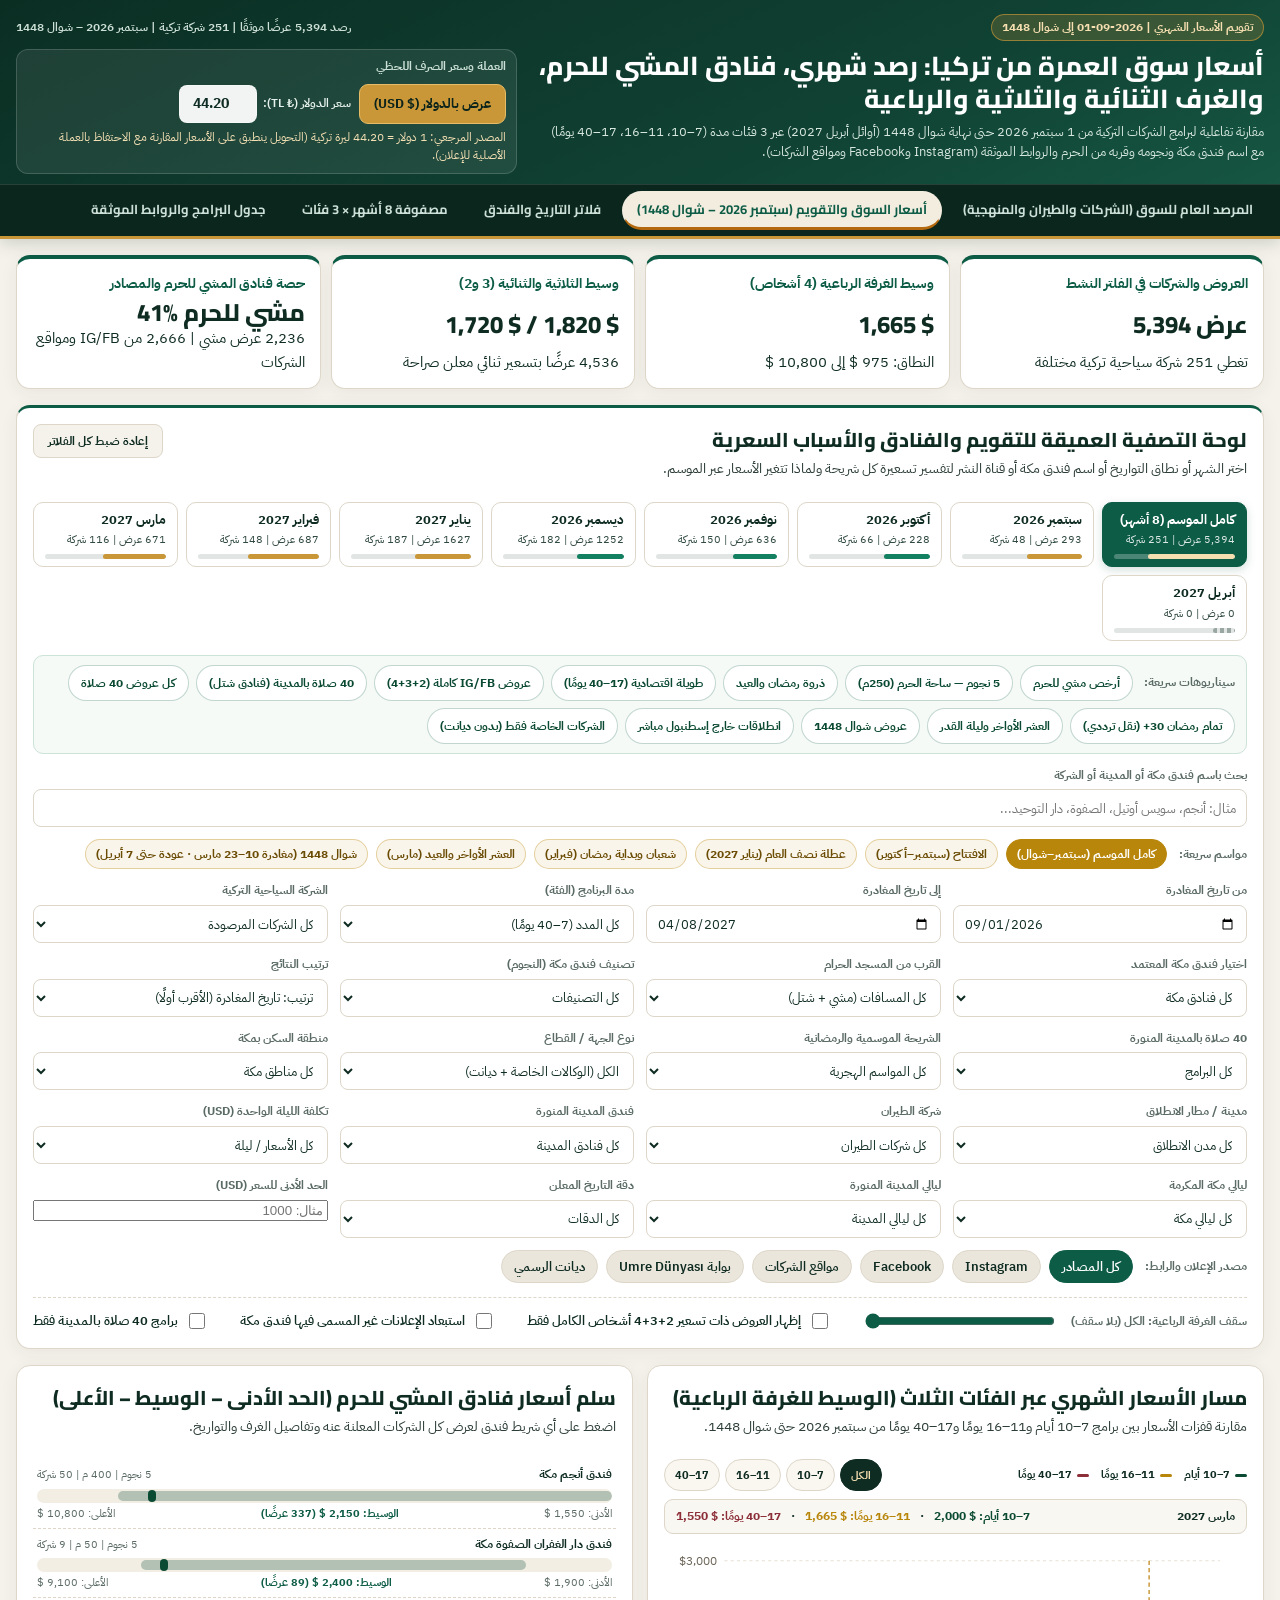
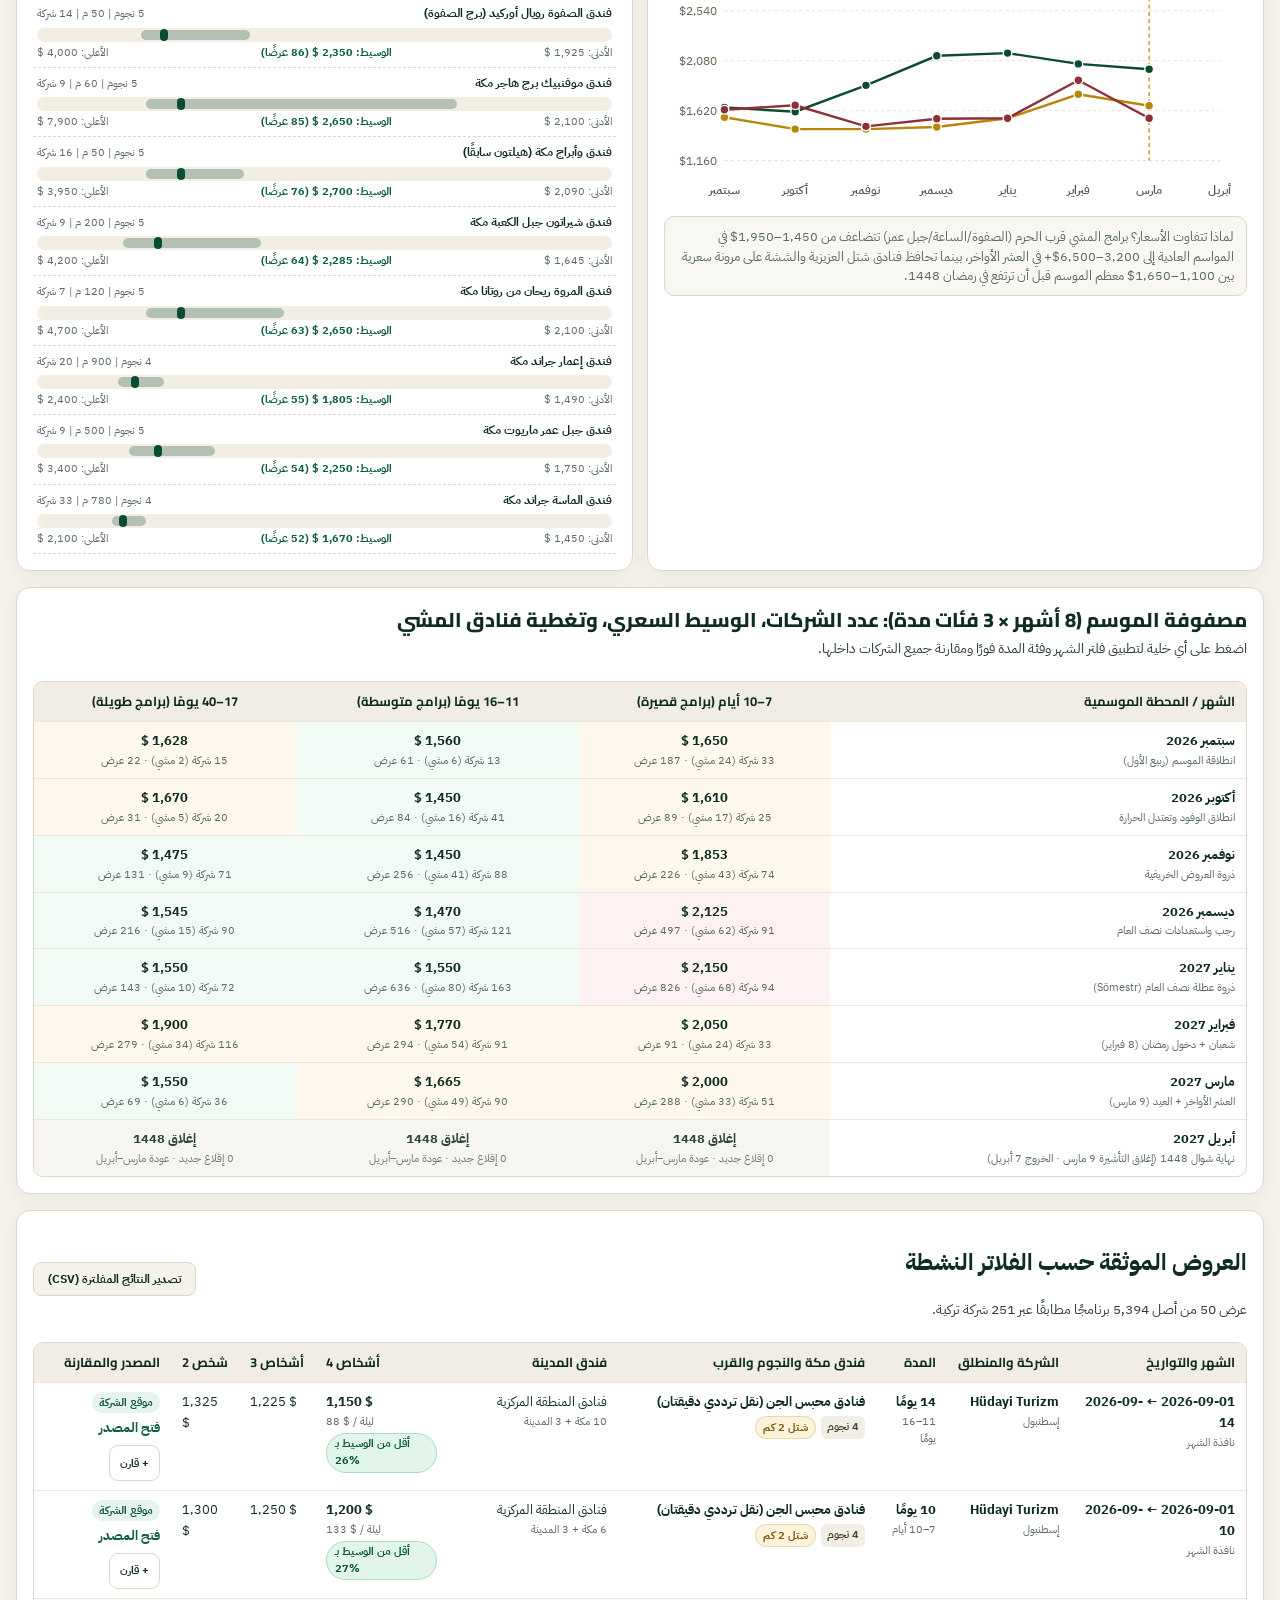
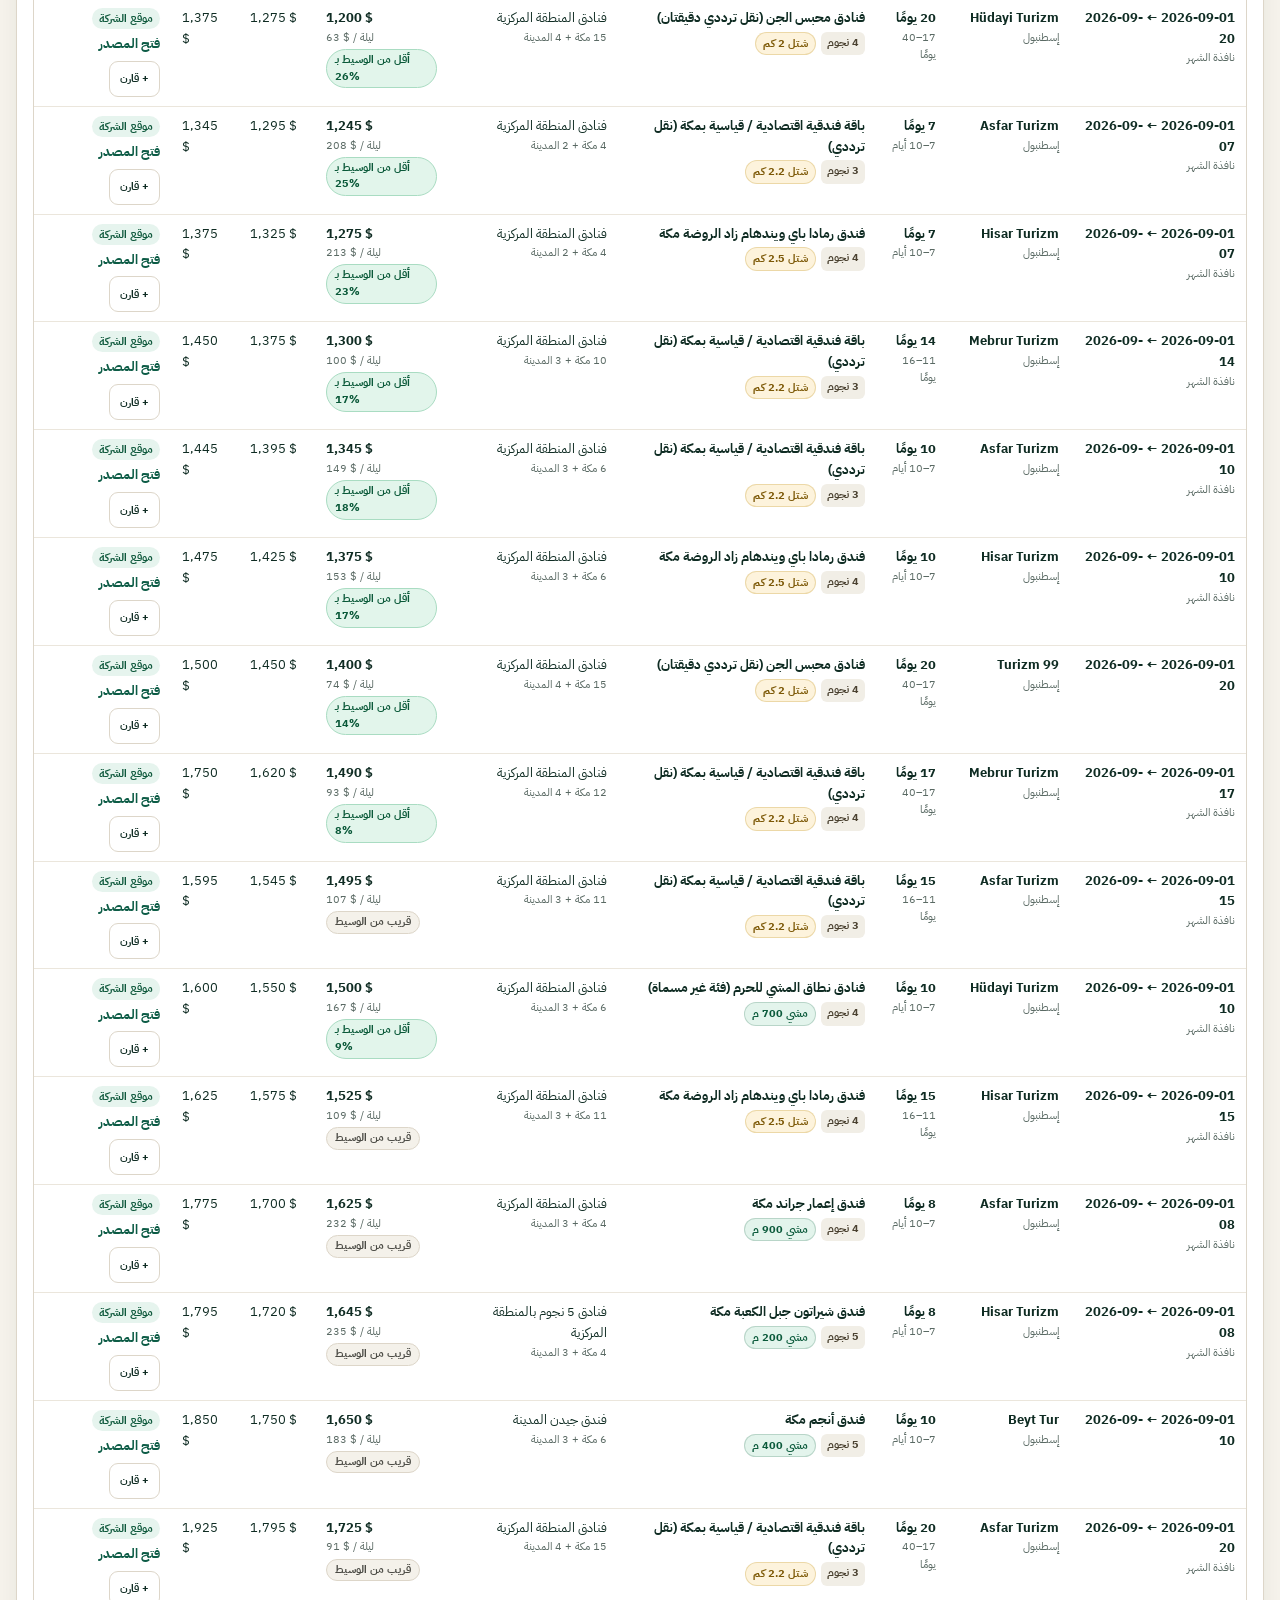
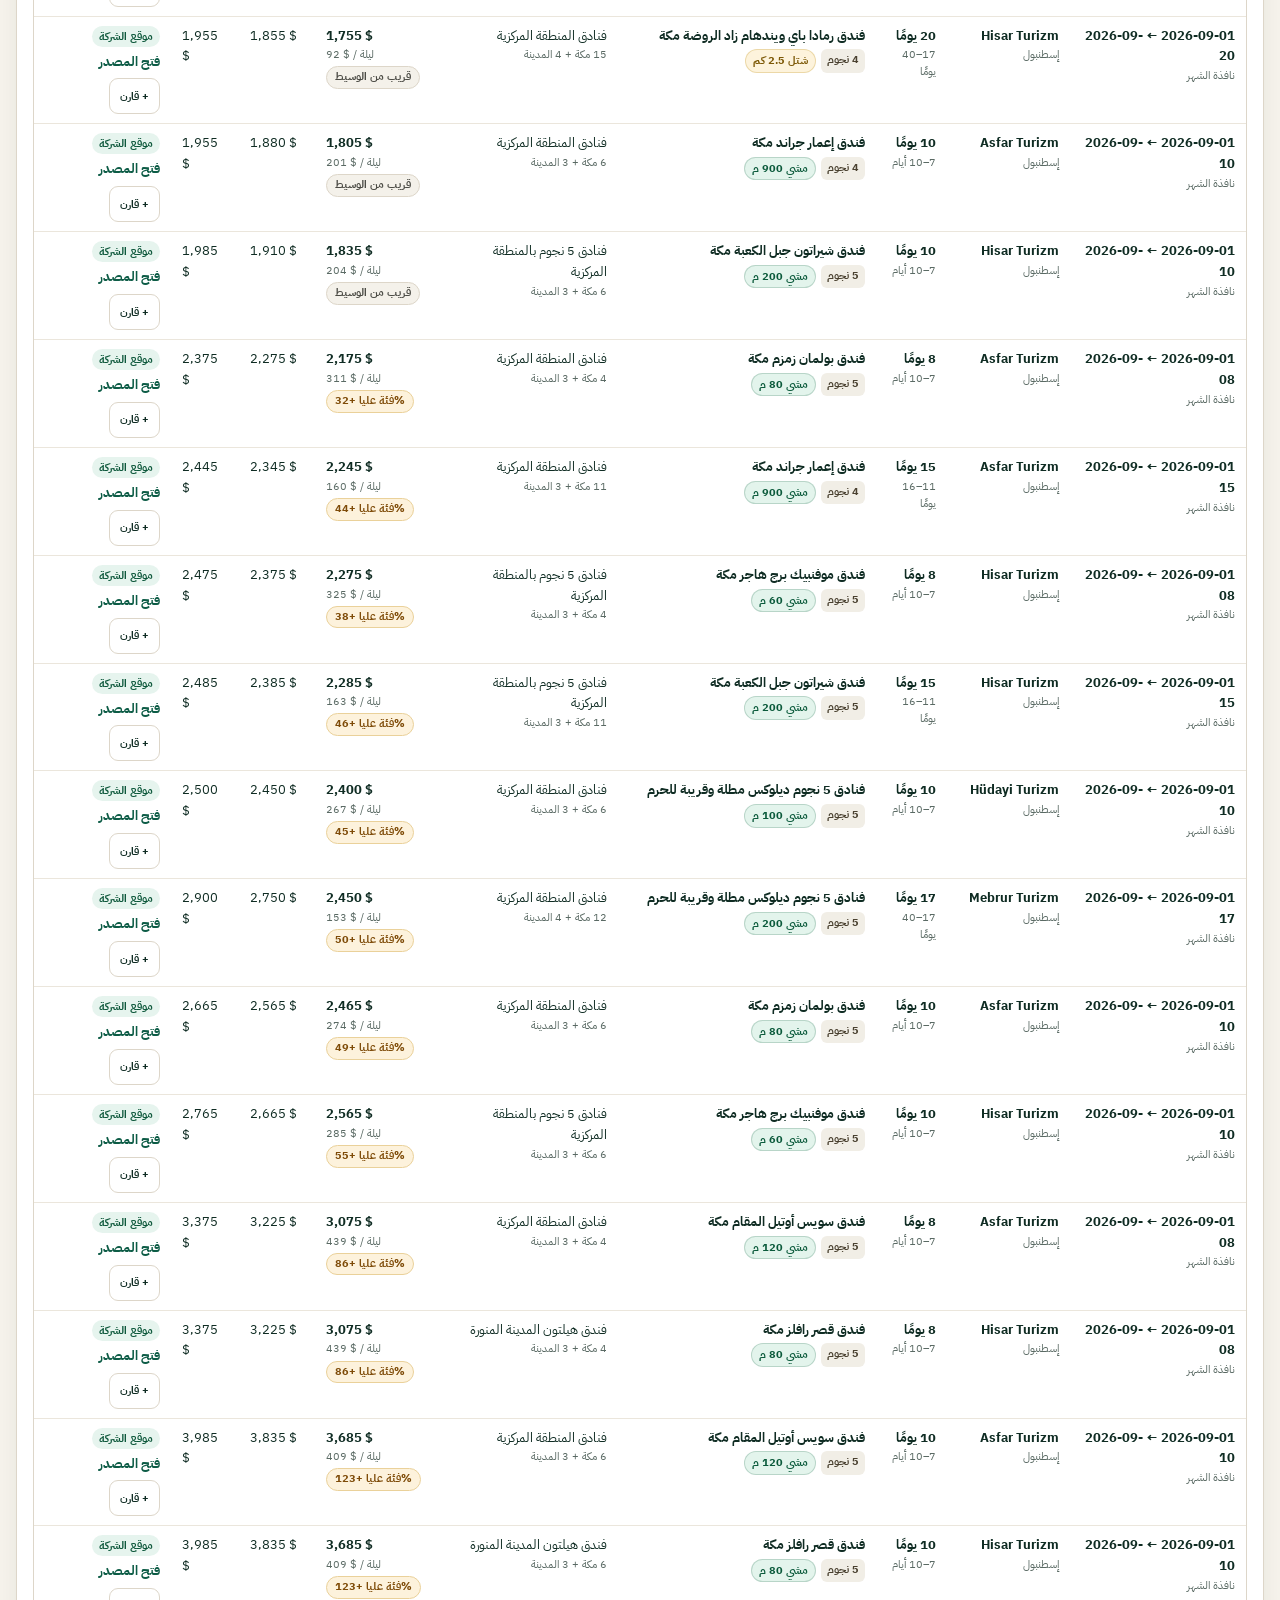
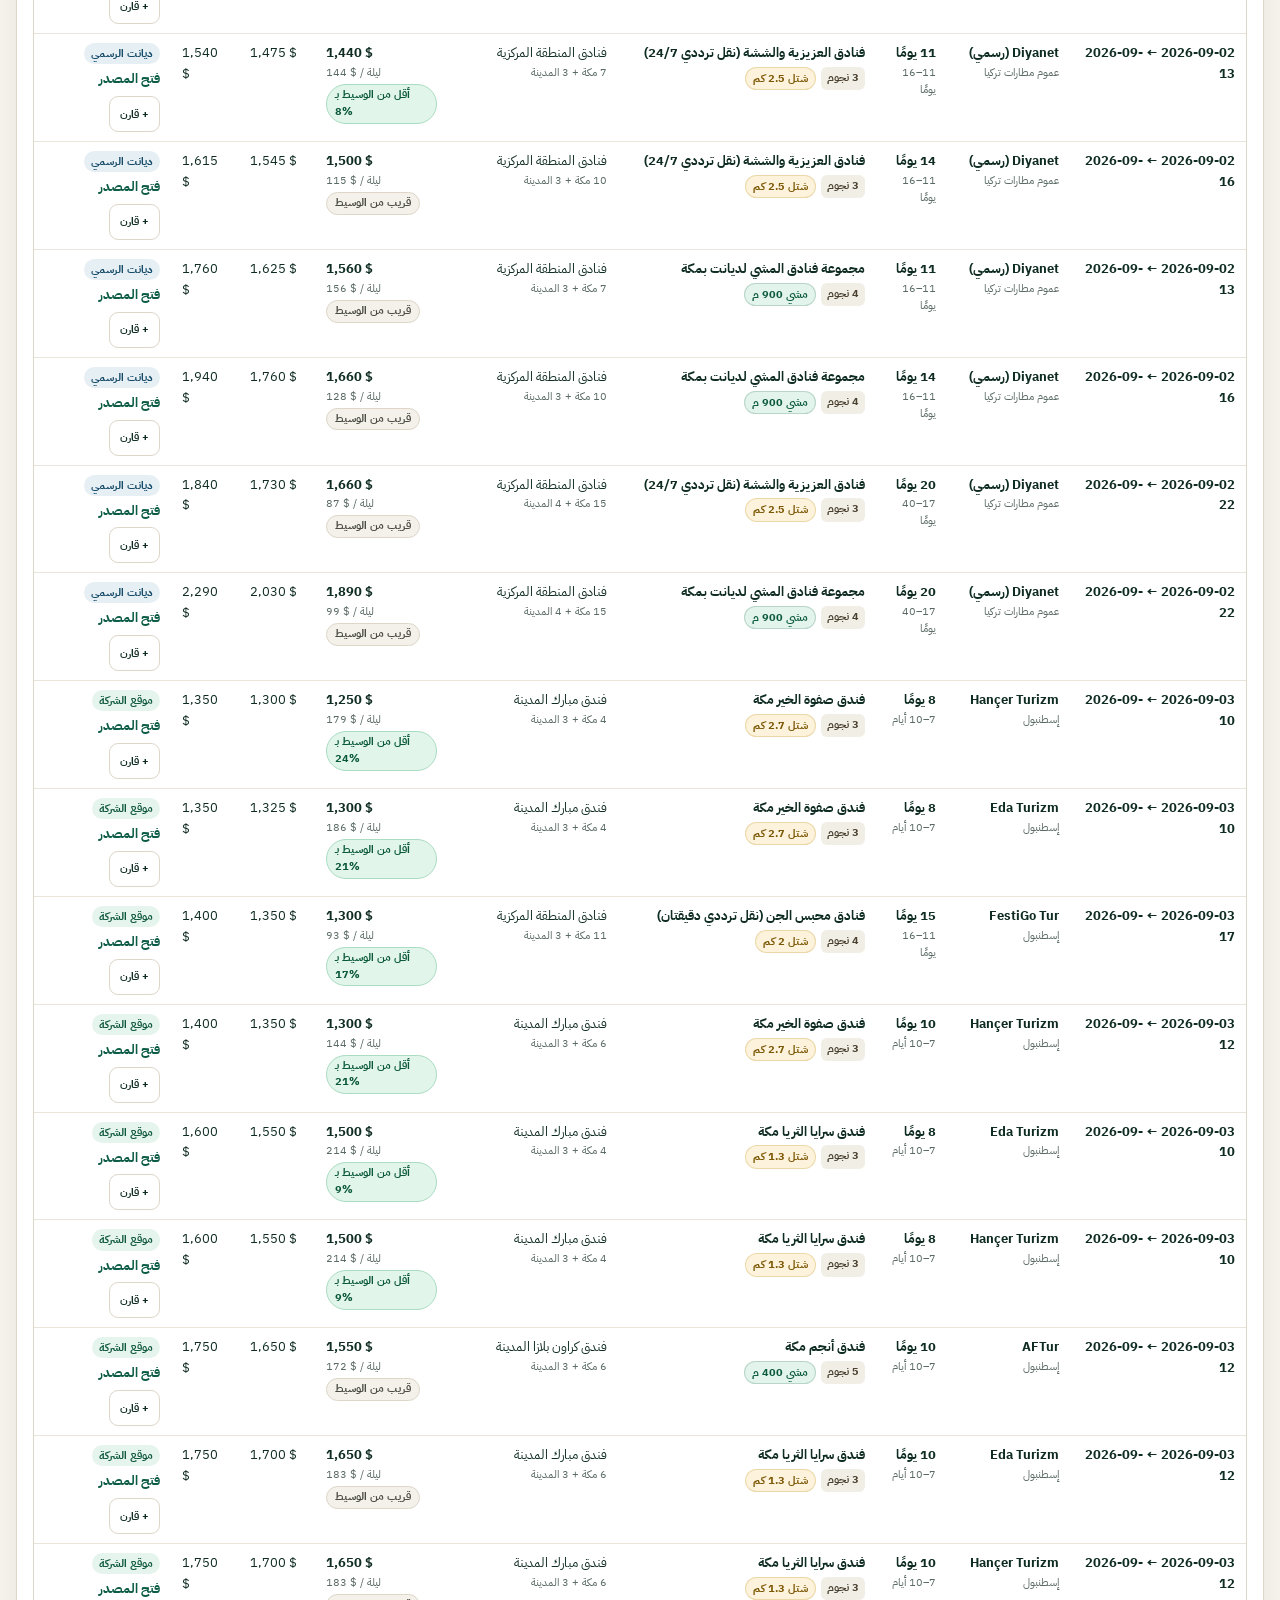
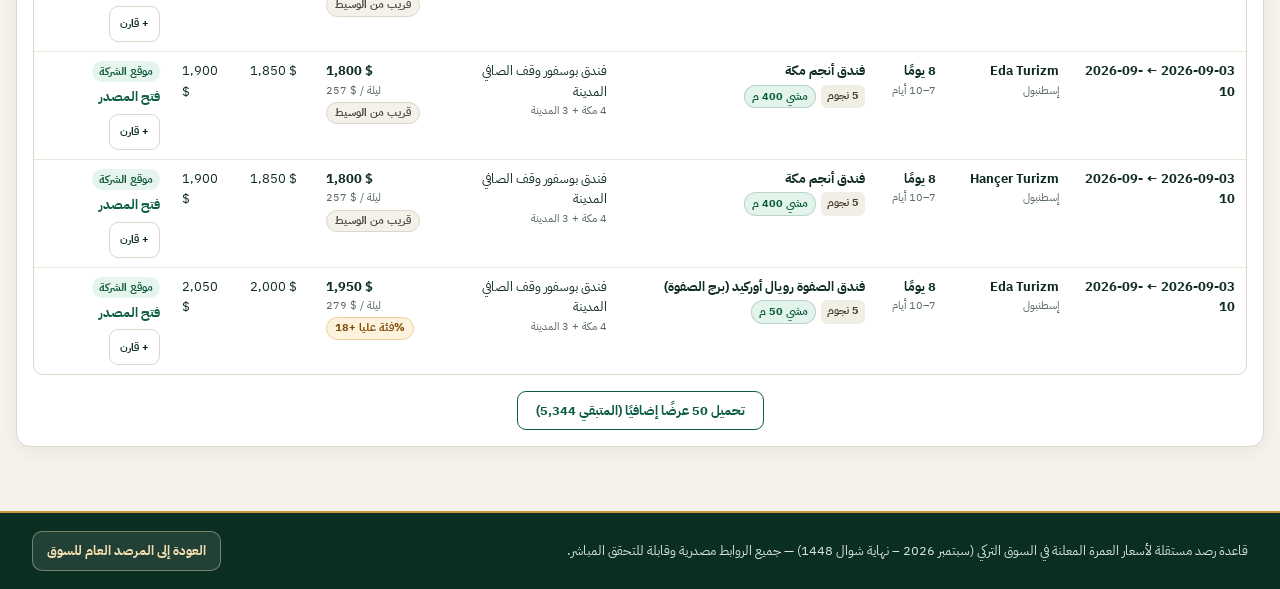
==== commit b3d6d992: "Add 1,143 Umrah packages (5,394 total across 251 agencies) and expanded filters" ====
--- a/prices.html
+++ b/prices.html
@@ -163,9 +163,147 @@
                 <option value="date_asc">ترتيب: تاريخ المغادرة (الأقرب أولًا)</option>
                 <option value="quad_asc">ترتيب: الأرخص للغرفة الرباعية</option>
                 <option value="quad_desc">ترتيب: الأعلى للغرفة الرباعية</option>
+                <option value="nightly_asc">ترتيب: الأوفر في تكلفة الليلة الواحدة</option>
                 <option value="dist_asc">ترتيب: الأقرب للمسجد الحرام (بالمتر)</option>
                 <option value="days_desc">ترتيب: الأطول مدة بالأيام</option>
-              </select>
+                <option value="days_asc">ترتيب: الأقصر مدة بالأيام</option>
+                <option value="madinah_desc">ترتيب: الأكثر ليالي في المدينة المنورة</option>
+              </select>
+            </div>
+          </div>
+
+          <div class="filter-section-grid">
+            <div class="filter-field">
+              <label for="vakit40Select">40 صلاة بالمدينة المنورة</label>
+              <select id="vakit40Select">
+                <option value="all">كل البرامج</option>
+                <option value="40v">عروض 40 صلاة فقط (8+ ليالٍ بالمدينة)</option>
+                <option value="40v_shuttle">40 صلاة بالمدينة + فنادق شتل</option>
+                <option value="40v_walk">40 صلاة بالمدينة + فنادق مشي</option>
+              </select>
+            </div>
+            <div class="filter-field">
+              <label for="ramadanWindowSelect">الشريحة الموسمية والرمضانية</label>
+              <select id="ramadanWindowSelect">
+                <option value="all">كل المواسم الهجرية</option>
+                <option value="somestr">عطلة السومستر (14–28 يناير)</option>
+                <option value="rajab_miraj">رجب والإسراء والمعراج</option>
+                <option value="shaban_berat">شعبان وليلة النصف (برات)</option>
+                <option value="ram_first10">رمضان — أول 10 أيام (2–11 فبراير)</option>
+                <option value="ram_first20">رمضان — أول 20 يومًا</option>
+                <option value="ram_mid15">رمضان — منتصف الشهر 15 يومًا</option>
+                <option value="ram_last10">رمضان — العشر الأواخر وليلة القدر</option>
+                <option value="ram_last20">رمضان — آخر 20 يومًا</option>
+                <option value="ram_tam">تمام رمضان 30+ يومًا كاملًا</option>
+                <option value="shawwal">موسم شوال 1448 هـ</option>
+              </select>
+            </div>
+            <div class="filter-field">
+              <label for="sectorSelect">نوع الجهة / القطاع</label>
+              <select id="sectorSelect">
+                <option value="all">الكل (الوكالات الخاصة + ديانت)</option>
+                <option value="private">الشركات الخاصة فقط (بدون ديانت)</option>
+                <option value="diyanet">ديانت التركية فقط</option>
+              </select>
+            </div>
+            <div class="filter-field">
+              <label for="zoneSelect">منطقة السكن بمكة</label>
+              <select id="zoneSelect">
+                <option value="all">كل مناطق مكة</option>
+                <option value="الصفوة">أبراج الصفوة</option>
+                <option value="جبل عمر">جبل عمر</option>
+                <option value="أجياد">أجياد</option>
+                <option value="إبراهيم الخليل">المسفلة / إبراهيم الخليل</option>
+                <option value="محبس الجن">محبس الجن (شتل)</option>
+                <option value="الششة">الششة / بن داود (شتل)</option>
+                <option value="العزيزية">العزيزية (شتل)</option>
+                <option value="الروضة">الروضة (شتل)</option>
+                <option value="النسيم">النسيم (شتل 5 نجوم)</option>
+              </select>
+            </div>
+          </div>
+
+          <div class="filter-section-grid">
+            <div class="filter-field">
+              <label for="citySelect">مدينة / مطار الانطلاق</label>
+              <select id="citySelect">
+                <option value="all">كل مدن الانطلاق</option>
+                <option value="anatolia">خارج إسطنبول مباشر (كل الأناضول)</option>
+                <option value="إسطنبول">إسطنبول</option>
+                <option value="أنقرة">أنقرة</option>
+                <option value="إزمير">إزمير</option>
+                <option value="قوجة إيلي">قوجة إيلي / بورصة</option>
+                <option value="سيواس">سيواس / توقات</option>
+                <option value="قونيا">قونية</option>
+                <option value="قيصري">قيصري</option>
+                <option value="غازي عنتاب">غازي عنتاب / شانلي أورفا</option>
+                <option value="ديار بكر">ديار بكر / ماردين / فان</option>
+              </select>
+            </div>
+            <div class="filter-field">
+              <label for="airlineSelect">شركة الطيران</label>
+              <select id="airlineSelect">
+                <option value="all">كل شركات الطيران</option>
+                <option value="thy">Turkish Airlines (THY)</option>
+                <option value="saudia">الخطوط السعودية (Saudia)</option>
+                <option value="ajet">AJet</option>
+                <option value="pegasus">Pegasus</option>
+                <option value="flynas">Flynas / Flyadeal</option>
+              </select>
+            </div>
+            <div class="filter-field">
+              <label for="madinahHotelSelect">فندق المدينة المنورة</label>
+              <select id="madinahHotelSelect">
+                <option value="all">كل فنادق المدينة</option>
+              </select>
+            </div>
+            <div class="filter-field">
+              <label for="nightlyBandSelect">تكلفة الليلة الواحدة (USD)</label>
+              <select id="nightlyBandSelect">
+                <option value="all">كل الأسعار / ليلة</option>
+                <option value="0-85">أقل من $85 / ليلة</option>
+                <option value="85-110">$85 – $110 / ليلة</option>
+                <option value="110-140">$110 – $140 / ليلة</option>
+                <option value="140-200">$140 – $200 / ليلة</option>
+                <option value="200-9999">أكثر من $200 / ليلة</option>
+              </select>
+            </div>
+          </div>
+
+          <div class="filter-section-grid">
+            <div class="filter-field">
+              <label for="makkahNightsSelect">ليالي مكة المكرمة</label>
+              <select id="makkahNightsSelect">
+                <option value="all">كل ليالي مكة</option>
+                <option value="1-5">1–5 ليالٍ بمكة</option>
+                <option value="6-8">6–8 ليالٍ بمكة</option>
+                <option value="9-12">9–12 ليلة بمكة</option>
+                <option value="13-20">13–20 ليلة بمكة</option>
+                <option value="21-45">21+ ليلة بمكة</option>
+              </select>
+            </div>
+            <div class="filter-field">
+              <label for="madinahNightsSelect">ليالي المدينة المنورة</label>
+              <select id="madinahNightsSelect">
+                <option value="all">كل ليالي المدينة</option>
+                <option value="1-2">1–2 ليلة بالمدينة</option>
+                <option value="3-3">3 ليالٍ بالمدينة</option>
+                <option value="4-5">4–5 ليالٍ بالمدينة</option>
+                <option value="6-20">6+ ليالٍ بالمدينة</option>
+                <option value="8-25">8+ ليالٍ (40 صلاة كاملة)</option>
+              </select>
+            </div>
+            <div class="filter-field">
+              <label for="precisionSelect">دقة التاريخ المعلن</label>
+              <select id="precisionSelect">
+                <option value="all">كل الدقات</option>
+                <option value="exact">تواريخ ذهاب محددة باليوم</option>
+                <option value="window">تواريخ مرنة / نوافذ شهرية</option>
+              </select>
+            </div>
+            <div class="filter-field">
+              <label for="budgetMinInput">الحد الأدنى للسعر (USD)</label>
+              <input id="budgetMinInput" type="number" min="0" max="8000" step="50" placeholder="مثال: 1000" />
             </div>
           </div>
 
@@ -187,6 +325,11 @@
             <label class="toggle-check">
               <input id="onlyNamedHotelCheck" type="checkbox" />
               <span>استبعاد الإعلانات غير المسمى فيها فندق مكة</span>
+            </label>
+
+            <label class="toggle-check">
+              <input id="only40VakitCheck" type="checkbox" />
+              <span>برامج 40 صلاة بالمدينة فقط</span>
             </label>
           </div>
         </div>
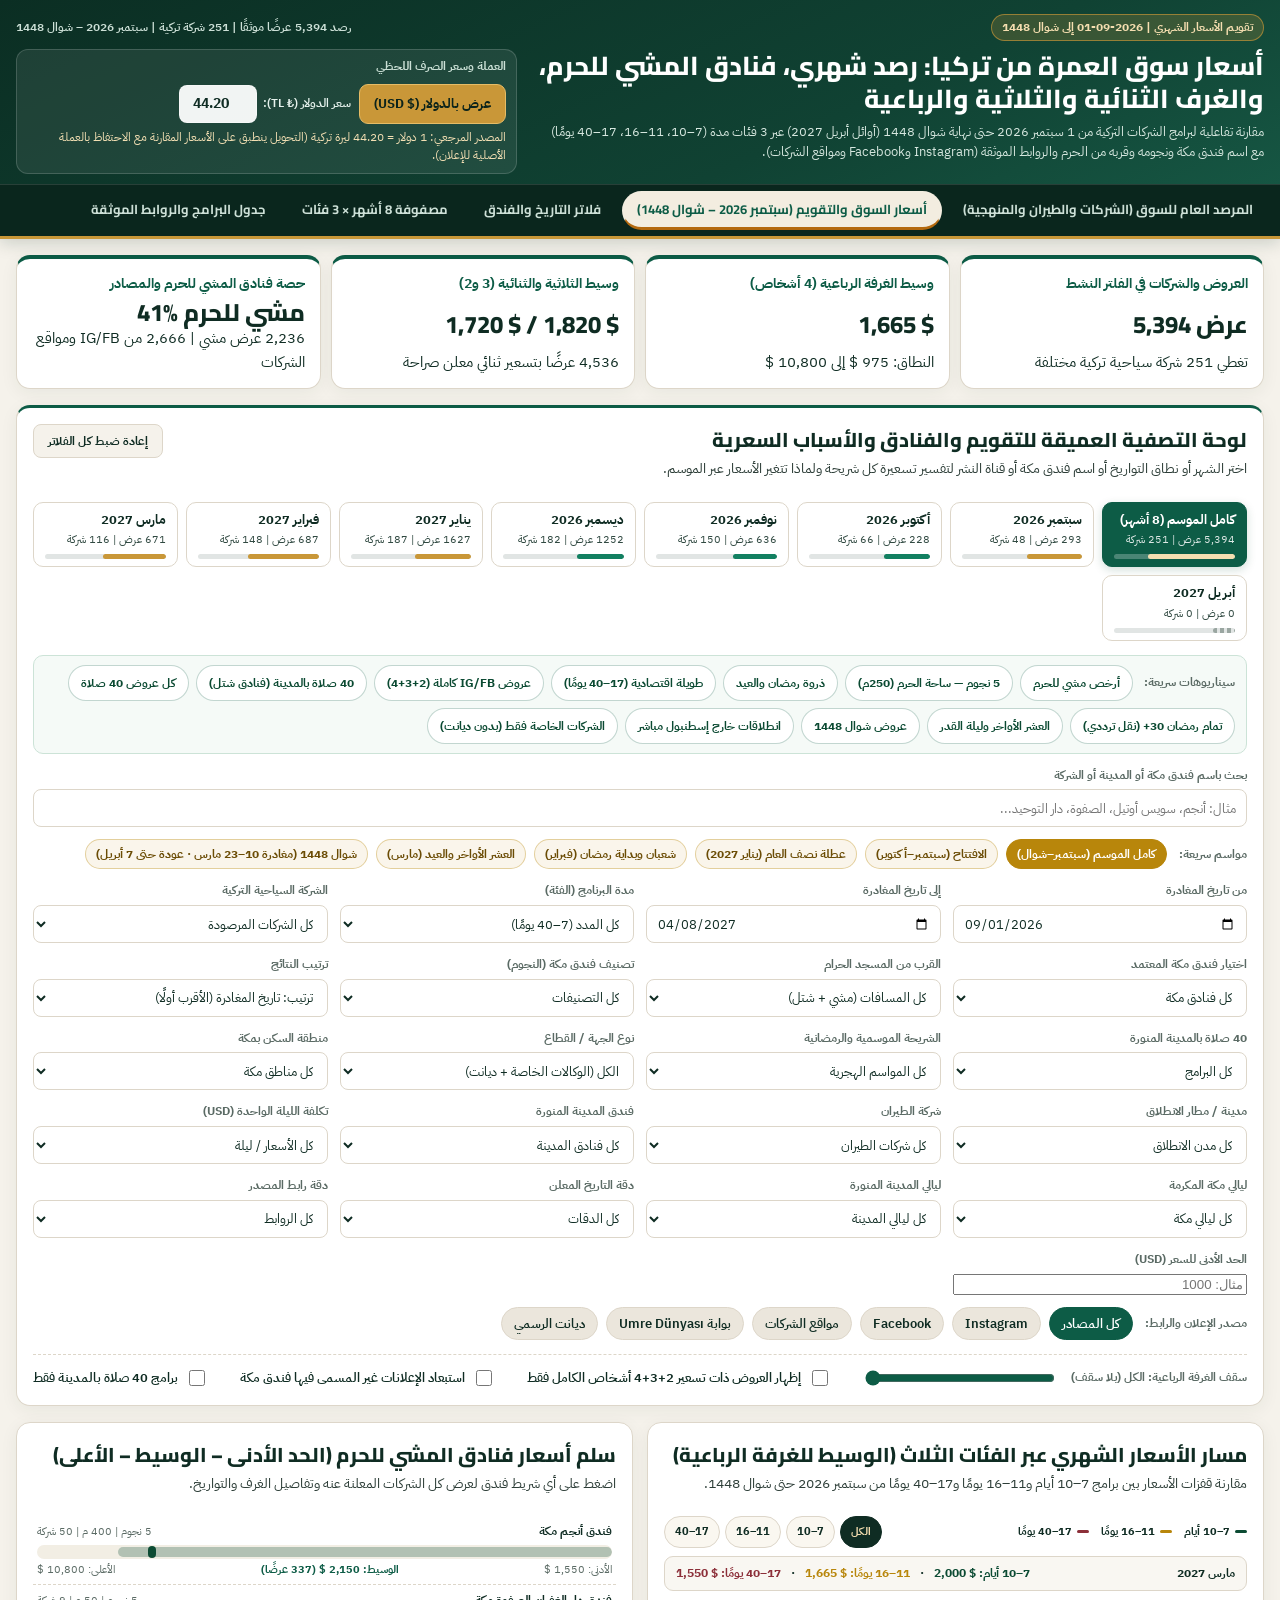
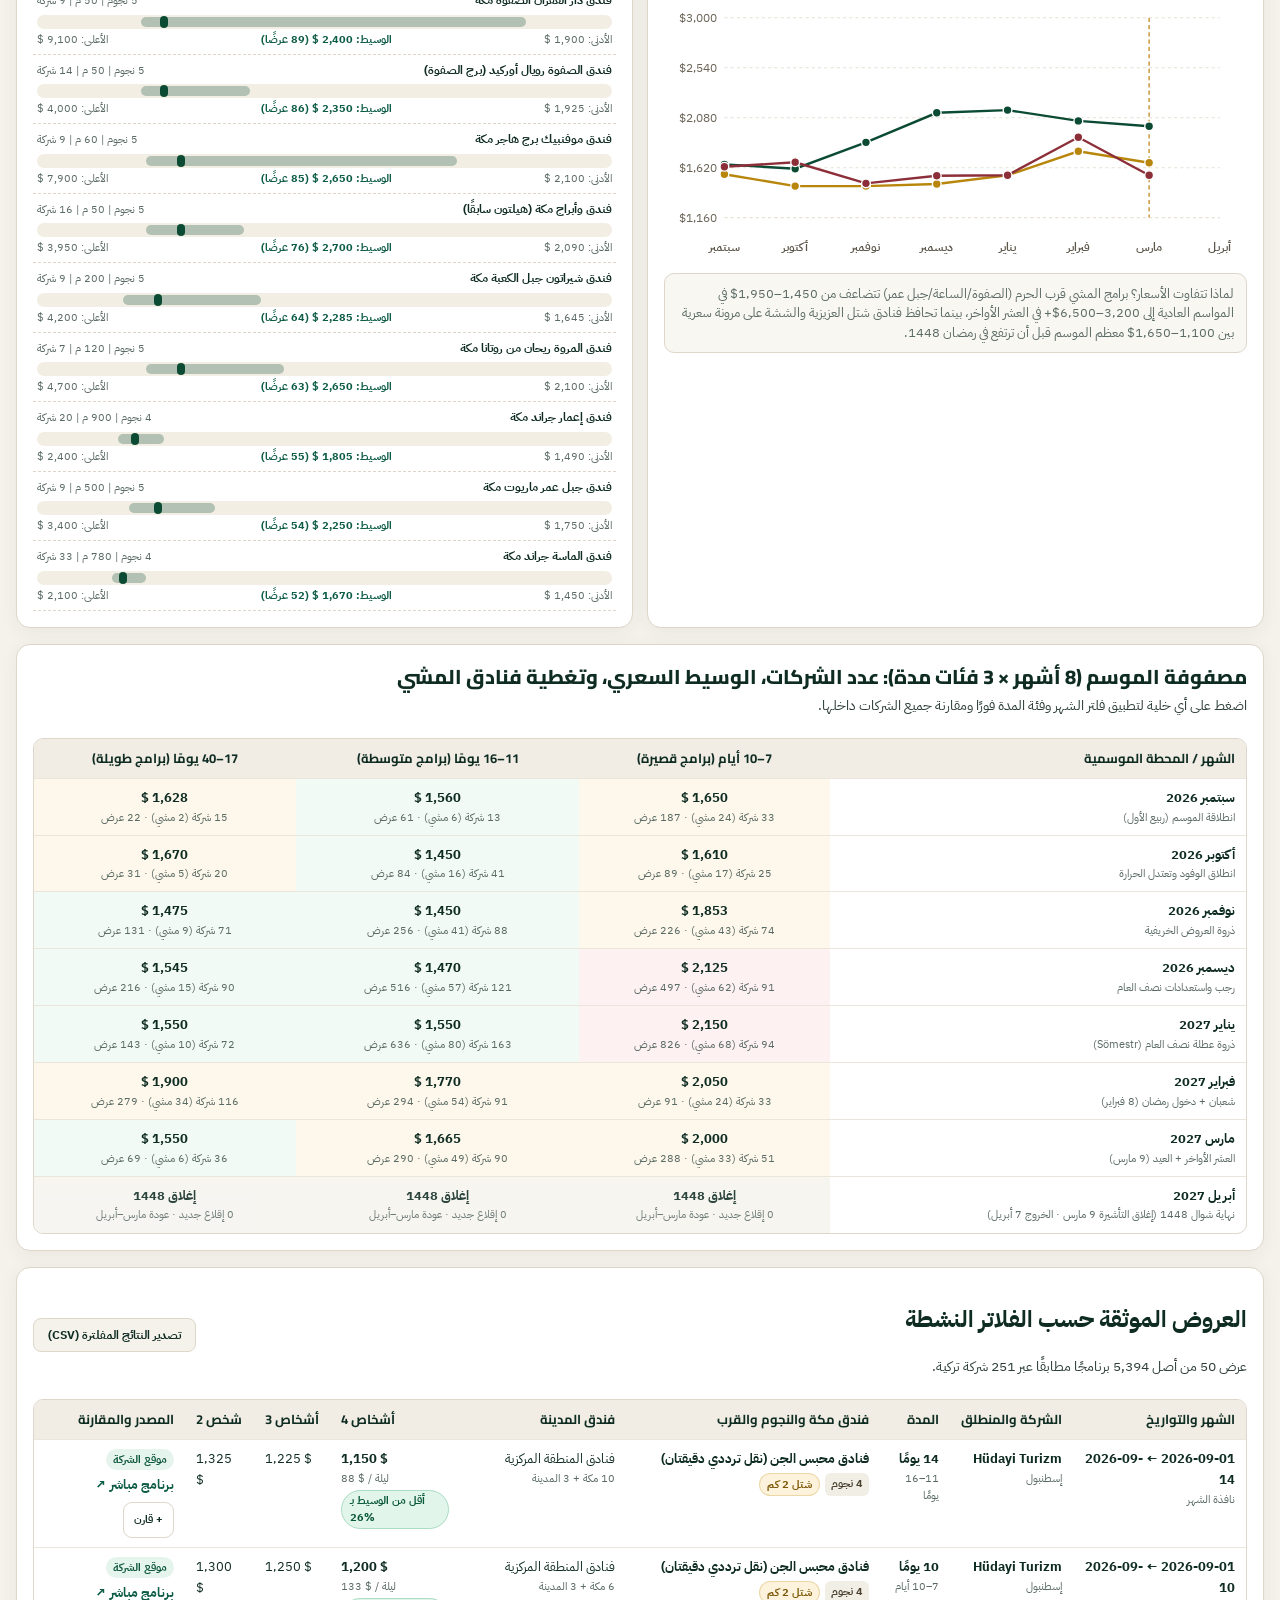
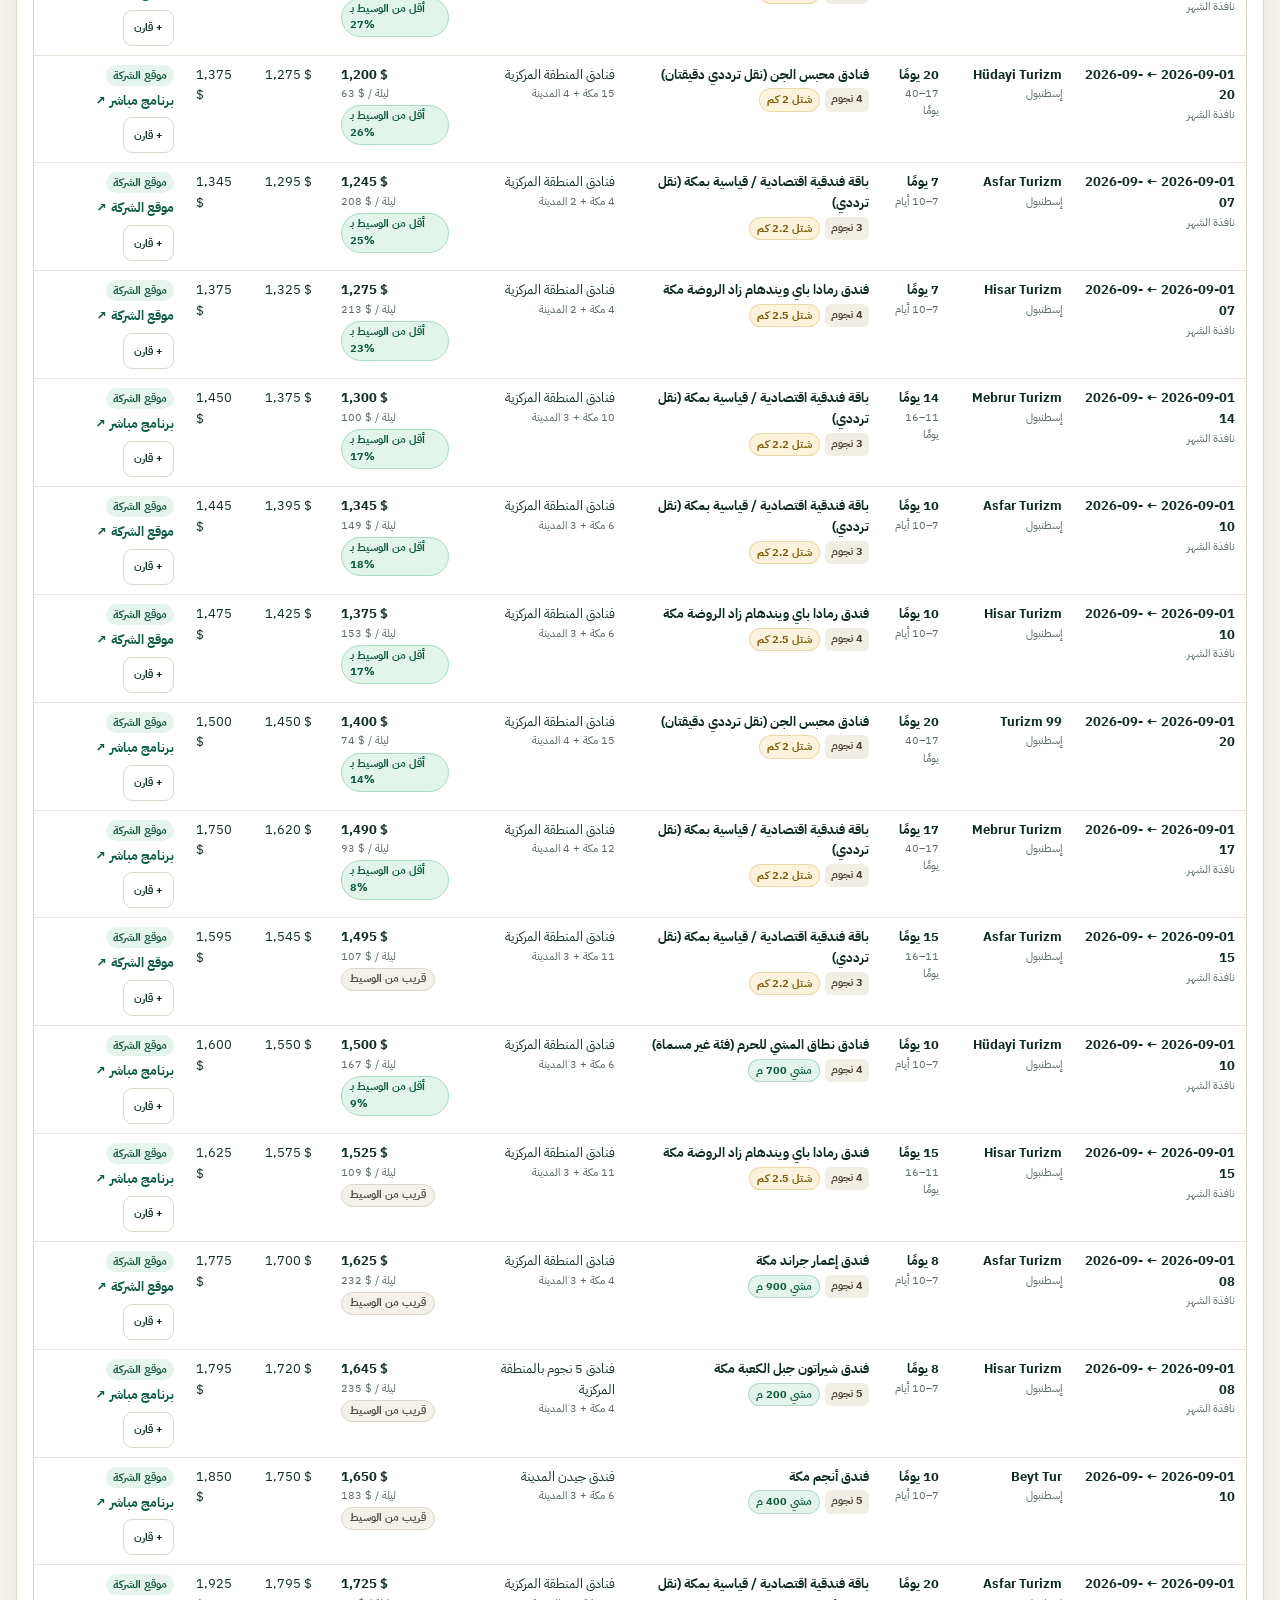
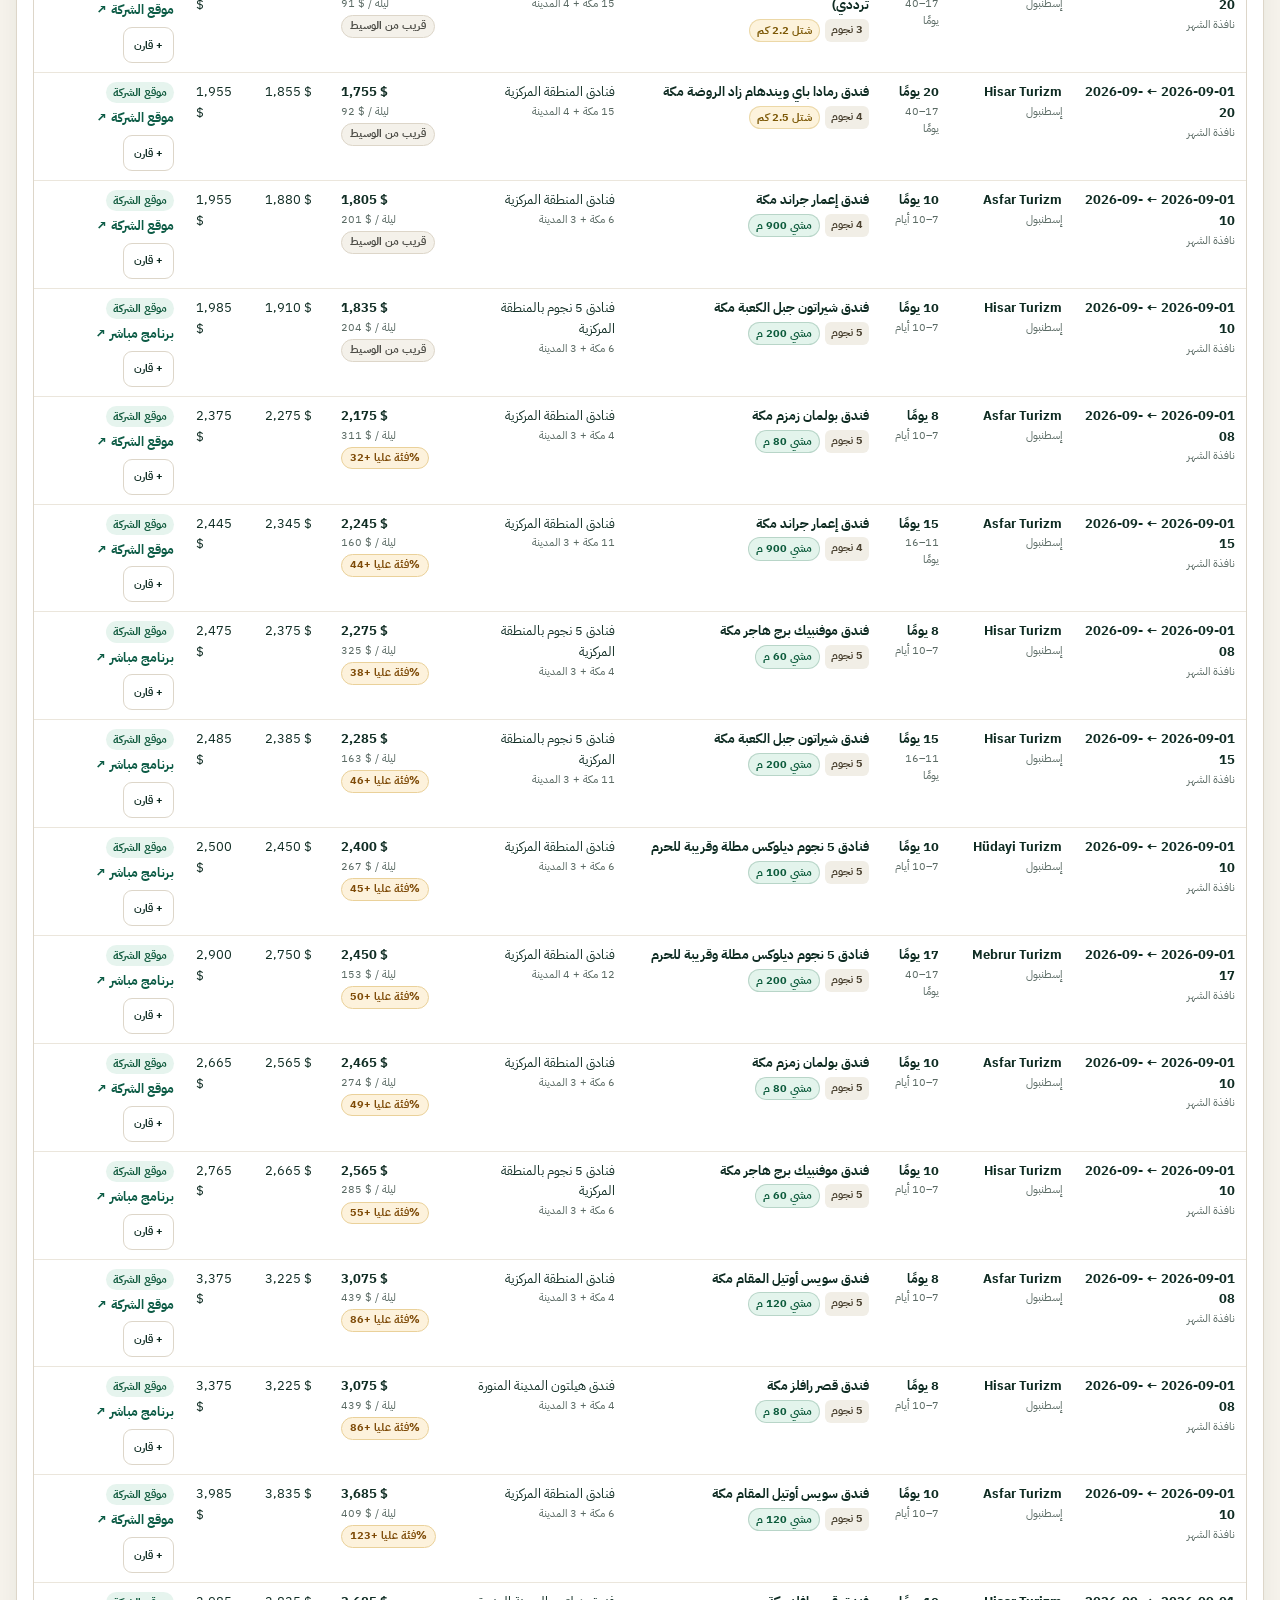
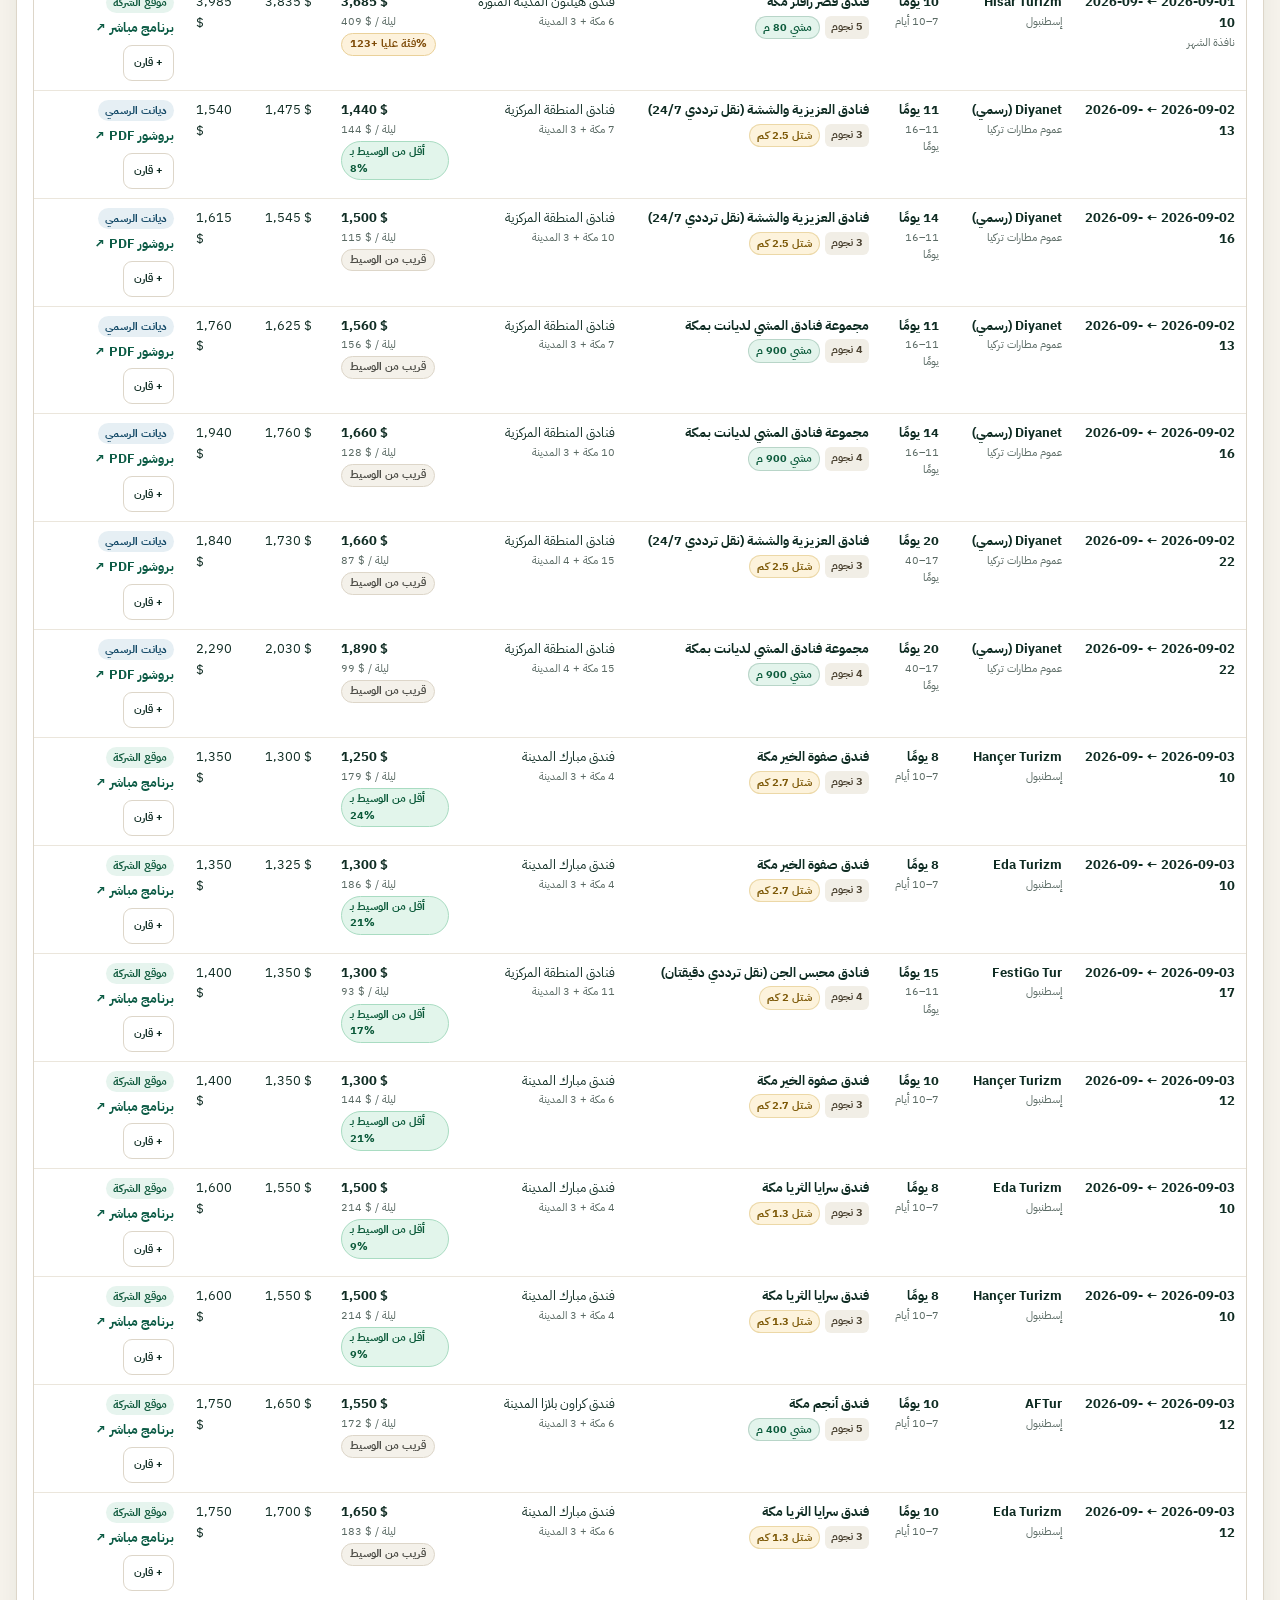
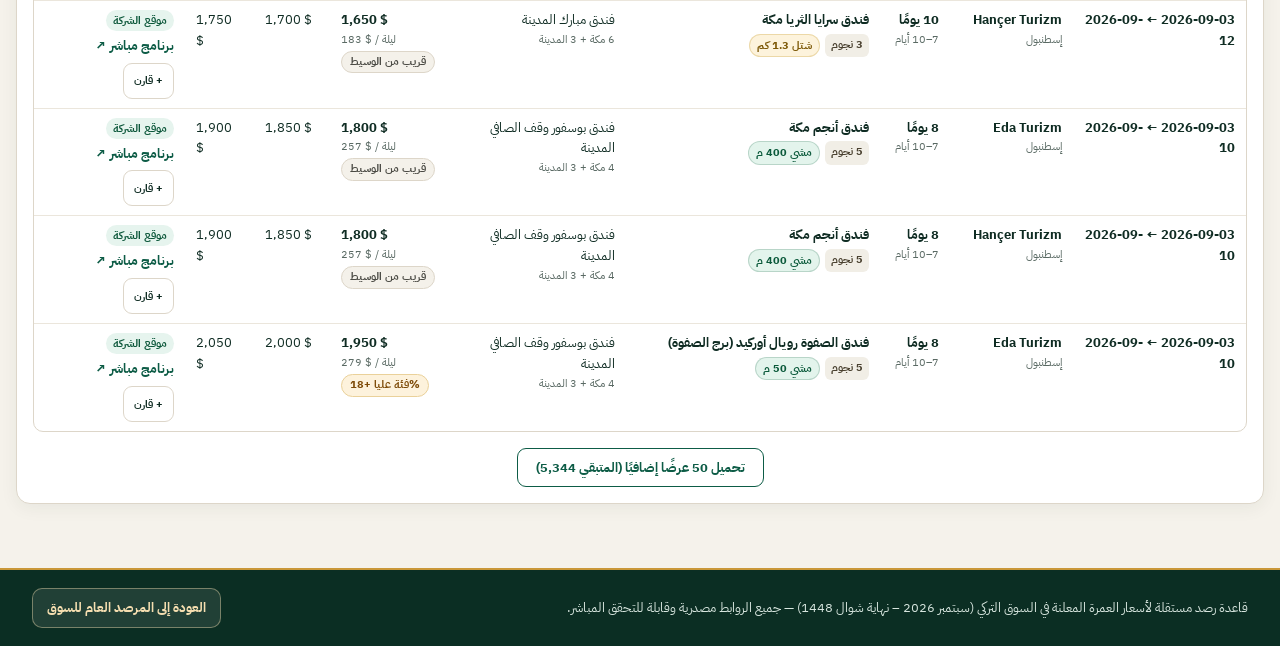
==== commit c0fea519: "Upgrade 1,300+ generic source_url links to direct program URLs + urlKind filter" ====
--- a/prices.html
+++ b/prices.html
@@ -299,6 +299,17 @@
                 <option value="all">كل الدقات</option>
                 <option value="exact">تواريخ ذهاب محددة باليوم</option>
                 <option value="window">تواريخ مرنة / نوافذ شهرية</option>
+              </select>
+            </div>
+            <div class="filter-field">
+              <label for="urlKindSelect">دقة رابط المصدر</label>
+              <select id="urlKindSelect">
+                <option value="all">كل الروابط</option>
+                <option value="direct_any">روابط مباشرة للبرنامج (الوكالة + Umre Dünyası + PDF)</option>
+                <option value="direct_agency">صفحة البرنامج على موقع الوكالة فقط</option>
+                <option value="direct_third">صفحة البرنامج المباشرة (Umre Dünyası)</option>
+                <option value="brochure">بروشورات ديانت الرسمية PDF</option>
+                <option value="generic">روابط عامة للشركات فقط</option>
               </select>
             </div>
             <div class="filter-field">
